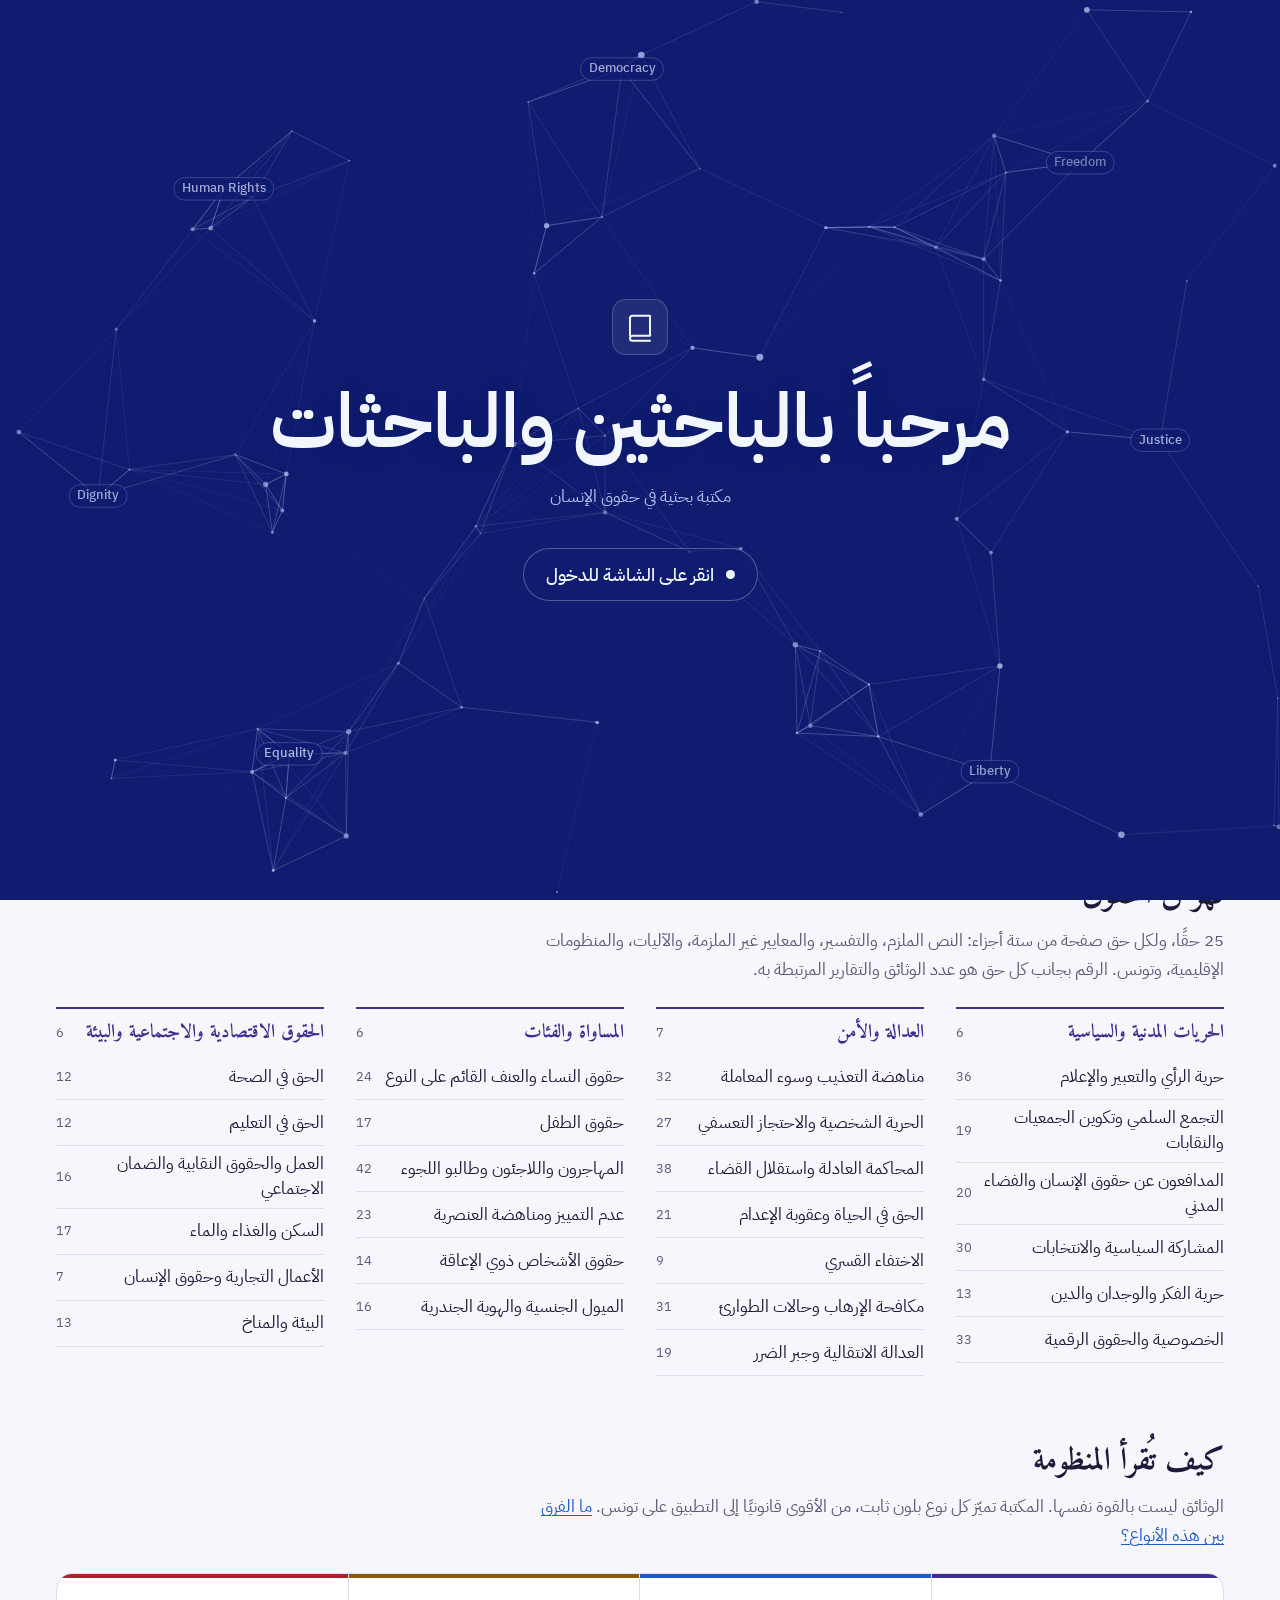
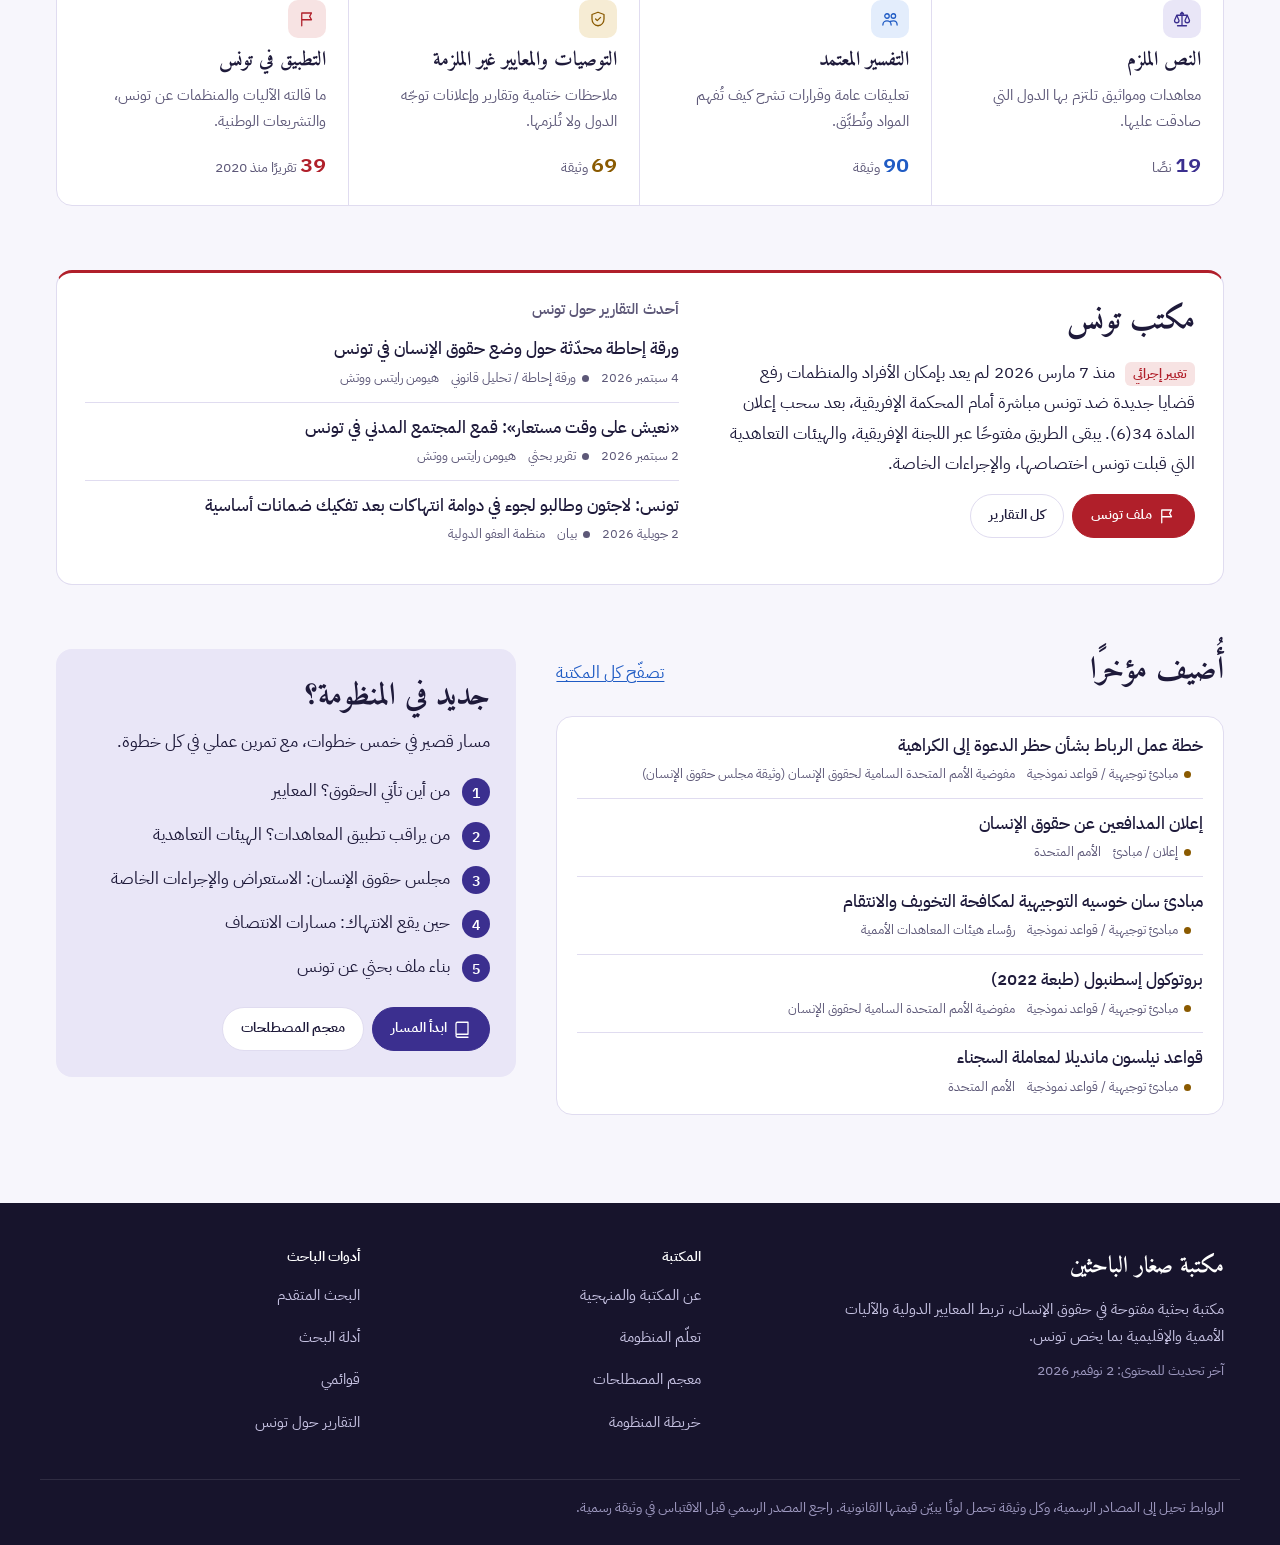
==== index.html @ 62571293 "تحديث الصفحة الرئيسية والهوية البصرية والشاشة الافتتاحية - صفحة رئيسية جديدة: شبكة الحق التفاعلية، ف" ====
<!doctype html>
<html lang="ar" dir="rtl">
<head>
<meta charset="utf-8">
<meta name="viewport" content="width=device-width, initial-scale=1, viewport-fit=cover">
<title>مكتبة صغار الباحثين</title>
<meta name="description" content="مكتبة بحثية حقوقية بالعربية: المعايير الدولية، الهيئات التعاهدية، مجلس حقوق الإنسان، الاجتهادات، المنظومات الإقليمية، الفهرسة حسب الحق، ملف تونس والتقارير الحقوقية حولها منذ 2020.">
<meta property="og:title" content="مكتبة صغار الباحثين · Young Researchers' Library">
<meta property="og:description" content="مكتبة بحثية حقوقية بالعربية: المعايير الدولية، الهيئات التعاهدية، مجلس حقوق الإنسان، الاجتهادات، المنظومات الإقليمية، الفهرسة حسب الحق، ملف تونس والتقارير الحقوقية حولها منذ 2020.">
<link rel="preconnect" href="https://fonts.googleapis.com">
<link rel="preconnect" href="https://fonts.gstatic.com" crossorigin>
<link rel="stylesheet" href="https://fonts.googleapis.com/css2?family=Amiri:wght@400;700&family=IBM+Plex+Mono:wght@400;500&family=IBM+Plex+Sans+Arabic:wght@400;500;600&display=swap">
<script>document.documentElement.classList.add("intro-on")</script>
<link rel="stylesheet" href="assets/css/style.css?v=202611031242">
<link rel="stylesheet" href="assets/css/intro.css?v=202611031242">
</head>
<body>
<div id="intro" class="intro" role="button" tabindex="0" aria-label="مرحباً بالباحثين والباحثات. انقر على الشاشة للدخول إلى المكتبة">
  <canvas aria-hidden="true"></canvas>
  <div class="intro-text">
    <span class="intro-mark" aria-hidden="true"><svg viewBox="0 0 24 24"><path d="M4 19V5a2 2 0 0 1 2-2h14v16H6a2 2 0 0 0-2 2 2 2 0 0 0 2 2h14"/></svg></span>
    <p class="intro-title">مرحباً بالباحثين والباحثات</p>
    <p class="intro-sub">مكتبة بحثية في حقوق الإنسان</p>
    <p class="intro-hint"><span class="dot" aria-hidden="true"></span>انقر على الشاشة للدخول</p>
  </div>
</div>
<a class="skip" href="#main">تخطَّ إلى المحتوى</a>
<svg width="0" height="0" style="position:absolute" aria-hidden="true">
  <symbol id="i-scale" viewBox="0 0 24 24"><path d="M12 3v18M6 21h12M5 7h14M5 7l-3 7a3 3 0 0 0 6 0zM19 7l-3 7a3 3 0 0 0 6 0zM12 3l-2 2M12 3l2 2"/></symbol>
  <symbol id="i-committee" viewBox="0 0 24 24"><circle cx="8" cy="8" r="3"/><circle cx="16.5" cy="8" r="3"/><path d="M2.5 20c0-3.2 2.5-5.5 5.5-5.5s5.5 2.3 5.5 5.5M12.5 15.2c1-.5 2.4-.7 4-.7 3 0 5 2.3 5 5.5"/></symbol>
  <symbol id="i-council" viewBox="0 0 24 24"><path d="M3 9.5 12 4l9 5.5M4 10h16M6 10v8M10 10v8M14 10v8M18 10v8M3 21h18M4 18h16"/></symbol>
  <symbol id="i-gavel" viewBox="0 0 24 24"><path d="m13 4 7 7M10.5 6.5l7 7M12 5 8 9l7 7 4-4zM9.5 12.5 3 19l2 2 6.5-6.5M13 21h8"/></symbol>
  <symbol id="i-globe" viewBox="0 0 24 24"><circle cx="12" cy="12" r="9"/><path d="M3 12h18M12 3c2.8 3 2.8 15 0 18M12 3c-2.8 3-2.8 15 0 18"/></symbol>
  <symbol id="i-rights" viewBox="0 0 24 24"><path d="M12 3 20 6v6c0 4.6-3.4 8.3-8 9-4.6-.7-8-4.4-8-9V6z"/><path d="m8.8 12 2.2 2.2 4.4-4.4"/></symbol>
  <symbol id="i-flag" viewBox="0 0 24 24"><path d="M5 21V4M5 4h13l-2.5 4.5L18 13H5"/></symbol>
  <symbol id="i-report" viewBox="0 0 24 24"><path d="M7 3h7l5 5v13H7zM14 3v5h5M10 12h6M10 15.5h6M10 19h4"/></symbol>
  <symbol id="i-search" viewBox="0 0 24 24"><circle cx="11" cy="11" r="7"/><path d="m20 20-3.6-3.6"/></symbol>
  <symbol id="i-star" viewBox="0 0 24 24"><path d="m12 3.5 2.6 5.3 5.9.9-4.3 4.1 1 5.8-5.2-2.7-5.2 2.7 1-5.8-4.3-4.1 5.9-.9z"/></symbol>
  <symbol id="i-list" viewBox="0 0 24 24"><path d="M9 6h11M9 12h11M9 18h6M4.5 6h.01M4.5 12h.01M4.5 18h.01M18 16v5M15.5 18.5h5"/></symbol>
  <symbol id="i-quote" viewBox="0 0 24 24"><path d="M5 18c2.5-1 4-3.2 4-6V7H4v5h4M15 18c2.5-1 4-3.2 4-6V7h-5v5h4"/></symbol>
  <symbol id="i-download" viewBox="0 0 24 24"><path d="M12 4v11M7 10.5l5 5 5-5M5 20h14"/></symbol>
  <symbol id="i-external" viewBox="0 0 24 24"><path d="M14 4h6v6M20 4l-9 9M18 14v6H4V6h6"/></symbol>
  <symbol id="i-copy" viewBox="0 0 24 24"><rect x="8" y="8" width="12" height="12" rx="2"/><path d="M16 8V5a1 1 0 0 0-1-1H5a1 1 0 0 0-1 1v10a1 1 0 0 0 1 1h3"/></symbol>
  <symbol id="i-plus" viewBox="0 0 24 24"><path d="M12 5v14M5 12h14"/></symbol>
  <symbol id="i-x" viewBox="0 0 24 24"><path d="M6 6l12 12M18 6 6 18"/></symbol>
  <symbol id="i-book" viewBox="0 0 24 24"><path d="M4 19V5a2 2 0 0 1 2-2h14v16H6a2 2 0 0 0-2 2 2 2 0 0 0 2 2h14"/></symbol>
  <symbol id="i-home" viewBox="0 0 24 24"><path d="M3 11 12 4l9 7M5 10v10h5v-6h4v6h5V10"/></symbol>
  <symbol id="i-menu" viewBox="0 0 24 24"><path d="M4 6h16M4 12h16M4 18h16"/></symbol>
  <symbol id="i-link" viewBox="0 0 24 24"><path d="M10 14a4 4 0 0 0 5.7 0l3-3a4 4 0 0 0-5.7-5.7l-1 1M14 10a4 4 0 0 0-5.7 0l-3 3a4 4 0 0 0 5.7 5.7l1-1"/></symbol>
  <symbol id="i-print" viewBox="0 0 24 24"><path d="M7 9V3h10v6M7 17H4v-7h16v7h-3M7 14h10v7H7z"/></symbol>
  <symbol id="i-moon" viewBox="0 0 24 24"><path d="M20 14.5A8 8 0 1 1 9.5 4a6.5 6.5 0 0 0 10.5 10.5z"/></symbol>
  <symbol id="i-sun" viewBox="0 0 24 24"><circle cx="12" cy="12" r="4"/><path d="M12 2v2M12 20v2M4.9 4.9l1.4 1.4M17.7 17.7l1.4 1.4M2 12h2M20 12h2M4.9 19.1l1.4-1.4M17.7 6.3l1.4-1.4"/></symbol>
  <symbol id="i-contrast" viewBox="0 0 24 24"><circle cx="12" cy="12" r="9"/><path d="M12 3v18" /><path d="M12 3a9 9 0 0 1 0 18z" fill="currentColor" stroke="none"/></symbol>
</svg>

<div dir="rtl" lang="ar">
<header class="mast">
  <div class="wrap">
    <div class="mast-row">
      <a class="brand" href="#home" aria-label="مكتبة صغار الباحثين: الرئيسية">
        <span class="brand-mark"><svg class="ic" aria-hidden="true"><use href="#i-book"></use></svg></span>
        <span class="brand-text"><b>مكتبة صغار الباحثين</b><small>Young Researchers' Library</small></span>
      </a>
      <form class="mast-search" id="mastSearch" role="search">
        <input id="mq" type="search" aria-controls="sug" aria-expanded="false" aria-autocomplete="list" placeholder="ابحث: حق، اتفاقية، رمز وثيقة، لجنة…" aria-label="بحث سريع في المكتبة" autocomplete="off">
        <svg class="ic" aria-hidden="true"><use href="#i-search"></use></svg>
        <div class="sug" id="sug" role="listbox" aria-label="اقتراحات البحث" hidden></div>
      </form>
      <button class="iconbtn theme" id="themeBtn" type="button" aria-label="تغيير المظهر"></button>
    </div>
    <nav class="nav" id="nav" aria-label="أقسام المكتبة"></nav>
  </div>
</header>

<main class="wrap" id="main" tabindex="-1"><p class="loading">جارٍ تحميل المكتبة…</p></main>

<footer class="site-foot">
  <div class="wrap foot-grid">
    <div class="foot-brand">
      <b>مكتبة صغار الباحثين</b>
      <p>مكتبة بحثية مفتوحة في حقوق الإنسان، تربط المعايير الدولية والآليات الأممية والإقليمية بما يخص تونس.</p>
      <p class="foot-upd">آخر تحديث للمحتوى: <span id="upd"></span></p>
    </div>
    <nav aria-labelledby="fh1"><h2 id="fh1">المكتبة</h2><a href="#about">عن المكتبة والمنهجية</a><a href="#learn">تعلّم المنظومة</a><a href="#glossary">معجم المصطلحات</a><a href="#map">خريطة المنظومة</a></nav>
    <nav aria-labelledby="fh2"><h2 id="fh2">أدوات الباحث</h2><a href="#search">البحث المتقدم</a><a href="#guides">أدلة البحث</a><a href="#lists">قوائمي</a><a href="#reports">التقارير حول تونس</a></nav>
    <div class="foot-org" id="footOrg" hidden></div>
  </div>
  <div class="wrap foot-note"><p>الروابط تحيل إلى المصادر الرسمية، وكل وثيقة تحمل لونًا يبيّن قيمتها القانونية. راجع المصدر الرسمي قبل الاقتباس في وثيقة رسمية.</p></div>
</footer>
</div>

<nav class="bottombar" id="bottombar" aria-label="التنقل السريع"></nav>
<div id="sheet" hidden></div>
<div id="toast" class="toast" role="status" aria-live="polite" hidden></div>
<script src="assets/js/intro.js?v=202611031242" defer></script>
<script src="assets/js/app.js?v=202611031242" defer></script>
</body>
</html>
---- assets/css/style.css ----
/* مكتبة صغار الباحثين — Young Researchers' Library
   Layout: a research registry. Sticky masthead with search and section rail; one working view at a time.
   Document symbols (CCPR/C/GC/34) are set in mono as the subject's own index key.
   Legal force is encoded in colour: binding (academic violet), interpretive (blue), non-binding (amber), research (grey-violet).
   Identity C «بنفسجي أكاديمي»: violet primary, blue for links/interaction, white surfaces. */
:root {
  --bg: #f7f6fc;
  --surface: #ffffff;
  --sunk: #eeecf8;
  --ink: #1e1a3a;
  --muted: #5d5878;
  --line: #e0dcf0;
  --accent: #3b2f8f;
  --accent-soft: #e9e6f7;
  --link: #1f5bc4;
  --tn: #b01f2a;
  --tn-soft: #f7e3e3;
  --warn: #8a5a00;
  --warn-soft: #f6ecd4;
  --bind: #3b2f8f;
  --bind-soft: #e9e6f7;
  --interp: #1f5bc4;
  --interp-soft: #e3edfc;
  --soft: #8a5a00;
  --soft-soft: #f6ecd4;
  --res: #5d5878;
  --res-soft: #eeecf8;
  --on-accent: #ffffff;
  --on-tn: #ffffff;
  --f-display: "Amiri", "Noto Naskh Arabic", "Traditional Arabic", "IBM Plex Sans Arabic", serif;
  --hdr: #101c6f;
  --hdr-line: #27328c;
  --on-hdr: #ffffff;
  --on-hdr-2: #c3c8f2;
  --f-body: "IBM Plex Sans Arabic", "Segoe UI", Tahoma, "Noto Sans Arabic", sans-serif;
  --f-mono: "IBM Plex Mono", ui-monospace, Menlo, Consolas, monospace;
  --r: 10px;
  --gutter-l: max(16px, env(safe-area-inset-left, 0px));
  --gutter-r: max(16px, env(safe-area-inset-right, 0px));
}
@media (prefers-color-scheme: dark) {
  :root:not([data-theme="light"]) {
    --bg: #0f0d1f; --surface: #17142c; --sunk: #201c3a; --ink: #e8e5f7; --muted: #a6a1c4; --line: #2e2950; --accent: #b3a8f5; --accent-soft: #2a2452; --link: #8fb6f5; --tn: #ec6a72; --tn-soft: #3a1d21; --warn: #e5b45a; --warn-soft: #3a2f17; --bind: #b3a8f5; --bind-soft: #2a2452; --interp: #8fb6f5; --interp-soft: #1a2a4a; --soft: #e5b45a; --soft-soft: #3a2f17; --res: #a6a1c4; --res-soft: #201c3a; --on-accent: #0f0d1f; --on-tn: #1d0a0d; color-scheme: dark;
  }
}
:root[data-theme="dark"] {
  --bg: #0f0d1f; --surface: #17142c; --sunk: #201c3a; --ink: #e8e5f7; --muted: #a6a1c4; --line: #2e2950; --accent: #b3a8f5; --accent-soft: #2a2452; --link: #8fb6f5; --tn: #ec6a72; --tn-soft: #3a1d21; --warn: #e5b45a; --warn-soft: #3a2f17; --bind: #b3a8f5; --bind-soft: #2a2452; --interp: #8fb6f5; --interp-soft: #1a2a4a; --soft: #e5b45a; --soft-soft: #3a2f17; --res: #a6a1c4; --res-soft: #201c3a; --on-accent: #0f0d1f; --on-tn: #1d0a0d; color-scheme: dark;
}
* { box-sizing: border-box; }
html { -webkit-text-size-adjust: 100%; }
body {
  margin: 0; background: var(--bg); color: var(--ink); font-family: var(--f-body); font-size: 16.5px; line-height: 1.75;
  direction: rtl; text-align: right;
}
body::before { content: ""; position: fixed; inset: 0 0 auto; height: env(safe-area-inset-top, 0px); z-index: 10; background: var(--hdr); }
[hidden] { display: none !important; }
img, svg { max-width: 100%; }
a { color: var(--link); text-decoration-thickness: 1px; text-underline-offset: 3px; }
a:hover { text-decoration-thickness: 2px; }
:focus-visible { outline: 2px solid var(--accent); outline-offset: 2px; border-radius: 4px; }
h1, h2, h3 { font-family: var(--f-display); font-weight: 700; text-wrap: balance; line-height: 1.45; margin: 0; }
p { margin: 0; }
.ic { width: 18px; height: 18px; flex: none; stroke: currentColor; fill: none; stroke-width: 1.7; stroke-linecap: round; stroke-linejoin: round; }
.ic.lg { width: 26px; height: 26px; }
.sym { font-family: var(--f-mono); font-size: 12.5px; direction: ltr; unicode-bidi: isolate; display: inline-block;
  background: var(--sunk); color: var(--ink); padding: 0 7px; border-radius: 5px; white-space: nowrap; line-height: 1.8; }
a.sym { text-decoration: none; border: 1px solid transparent; }
a.sym:hover { border-color: var(--accent); }
.ltr { direction: ltr; unicode-bidi: isolate; display: inline-block; }
.wrap { max-width: 1200px; margin: 0 auto; padding-left: var(--gutter-l); padding-right: var(--gutter-r); }
.muted { color: var(--muted); }
.num { font-variant-numeric: tabular-nums; }
.skip { position: absolute; right: 12px; top: -60px; background: var(--accent); color: var(--on-accent); padding: 8px 14px; border-radius: 8px; z-index: 20; }
.skip:focus { top: 12px; }

/* masthead */
.mast { border-top: 3px solid var(--accent); position: sticky; top: env(safe-area-inset-top, 0px); z-index: 5; background: var(--surface); border-bottom: 1px solid var(--line); }
.mast-row { display: flex; align-items: center; gap: 14px 22px; padding-block: 10px; flex-wrap: wrap; }
.brand { display: flex; align-items: center; gap: 12px; min-width: 0; flex: 1 1 280px; text-decoration: none; color: var(--ink); }
.brand-mark { width: 38px; height: 38px; border-radius: 9px; background: var(--accent); color: var(--on-accent); display: grid; place-items: center; flex: none; }
.brand-mark .ic { width: 22px; height: 22px; }
.brand-text { display: grid; line-height: 1.3; min-width: 0; }
.brand-text b { font-family: var(--f-display); font-weight: 600; font-size: 21px; }
.brand-text small { color: var(--muted); font-size: 12.5px; direction: ltr; text-align: right; }
.mast-search { flex: 1 1 320px; position: relative; display: flex; }
.mast-search input { width: 100%; font: inherit; font-size: 15px; padding: 8px 42px 8px 14px; border: 1px solid var(--line); border-radius: 999px; background: var(--bg); color: var(--ink); }
.mast-search input:focus { outline: none; border-color: var(--accent); background: var(--surface); }
.mast-search .ic { position: absolute; right: 14px; top: 50%; transform: translateY(-50%); color: var(--muted); pointer-events: none; }
.nav { display: flex; gap: 2px; overflow-x: auto; scrollbar-width: thin; }
.nav a { font-size: 14px; font-weight: 500; color: var(--muted); padding: 8px 12px 10px; white-space: nowrap; text-decoration: none; border-bottom: 2px solid transparent; display: inline-flex; gap: 6px; align-items: center; }
.nav a:hover { color: var(--ink); }
.nav a[aria-current="page"] { color: var(--ink); border-bottom-color: var(--accent); }
.nav a.tn[aria-current="page"] { border-bottom-color: var(--tn); }
.nav .dot { width: 7px; height: 7px; border-radius: 50%; background: var(--tn); }
.nav .count { font-family: var(--f-mono); font-size: 11.5px; background: var(--accent); color: var(--on-accent); border-radius: 999px; padding: 0 6px; line-height: 1.6; }

main { padding-block: 26px 64px; min-height: 60vh; }
main:focus { outline: none; }
.loading { color: var(--muted); padding: 40px 0; }
.error-box { background: var(--warn-soft); color: var(--ink); border-radius: var(--r); padding: 18px 20px; display: grid; gap: 8px; }
.error-box code { font-family: var(--f-mono); direction: ltr; unicode-bidi: isolate; }

/* page heads */
.crumbs { font-size: 13px; color: var(--muted); margin-bottom: 8px; display: flex; flex-wrap: wrap; gap: 6px; }
.crumbs a { color: var(--muted); }
.head { display: flex; flex-wrap: wrap; align-items: end; justify-content: space-between; gap: 12px 24px; margin-bottom: 22px; }
.head h1 { font-size: 27px; display: flex; gap: 10px; align-items: center; }
.head p { margin-top: 6px; color: var(--muted); max-width: 72ch; }
.eyebrow { font-size: 12.5px; font-weight: 600; letter-spacing: .02em; color: var(--muted); }
.tier { font-size: 12.5px; font-weight: 600; color: var(--muted); display: flex; align-items: center; gap: 10px; margin: 30px 0 12px; }
.tier::after { content: ""; flex: 1; height: 1px; background: var(--line); }
.tier .n { font-family: var(--f-mono); font-weight: 400; }

/* buttons & chips */
.btn { font: inherit; font-size: 14px; font-weight: 600; border-radius: 999px; padding: 7px 15px; cursor: pointer; border: 1px solid var(--line); background: var(--surface); color: var(--ink); text-decoration: none; white-space: nowrap; display: inline-flex; align-items: center; gap: 6px; }
.btn:hover { border-color: var(--accent); }
.btn.primary { background: var(--accent); color: var(--on-accent); border-color: var(--accent); }
.btn.tn { background: var(--tn); color: var(--on-tn); border-color: var(--tn); }
.btn.sm { font-size: 13px; padding: 4px 11px; font-weight: 500; }
.iconbtn { font: inherit; background: none; border: 1px solid transparent; border-radius: 8px; color: var(--muted); padding: 5px; cursor: pointer; display: inline-grid; place-items: center; }
.iconbtn:hover { color: var(--ink); border-color: var(--line); }
.iconbtn[aria-pressed="true"] { color: var(--warn); }
.iconbtn[aria-pressed="true"] .ic { fill: currentColor; }
.chips { display: flex; flex-wrap: wrap; gap: 8px; }
.chip { font: inherit; font-size: 13.5px; border: 1px solid var(--line); background: var(--surface); color: var(--ink); border-radius: 999px; padding: 4px 12px; cursor: pointer; text-decoration: none; display: inline-flex; gap: 6px; align-items: center; }
.chip:hover { border-color: var(--accent); }
.chip[aria-pressed="true"] { background: var(--accent); color: var(--on-accent); border-color: var(--accent); }
.chip.tn[aria-pressed="true"] { background: var(--tn); border-color: var(--tn); color: var(--on-tn); }
.chip .n { font-family: var(--f-mono); font-size: 11.5px; opacity: .75; }
.ctl { font: inherit; font-size: 14px; padding: 6px 10px; border: 1px solid var(--line); border-radius: 8px; background: var(--surface); color: var(--ink); min-width: 0; max-width: 100%; }
.ctl:focus { outline: none; border-color: var(--accent); }
label.fld { display: grid; gap: 3px; font-size: 12.5px; color: var(--muted); font-weight: 600; min-width: 0; }

/* badges */
.badges { display: flex; gap: 6px; flex-wrap: wrap; font-size: 12px; align-items: center; }
.badge { padding: 0 8px; border-radius: 999px; background: var(--sunk); color: var(--muted); white-space: nowrap; line-height: 1.8; }
.badge.tn { background: var(--tn-soft); color: var(--tn); }
.badge.ar { background: var(--accent-soft); color: var(--accent); }
.badge.f-bind { background: var(--bind-soft); color: var(--bind); }
.badge.f-interp { background: var(--interp-soft); color: var(--interp); }
.badge.f-soft { background: var(--soft-soft); color: var(--soft); }
.badge.f-res { background: var(--res-soft); color: var(--res); }
.status { display: inline-block; font-size: 12px; background: var(--warn-soft); color: var(--warn); border-radius: 999px; padding: 0 8px; }

/* home */
.bigsearch { display: flex; gap: 8px; max-width: 760px; position: relative; }
.bigsearch input { flex: 1; font: inherit; font-size: 17px; padding: 13px 48px 13px 16px; border: 1.5px solid var(--line); border-radius: 12px; background: var(--surface); color: var(--ink); min-width: 0; }
.bigsearch input:focus { outline: none; border-color: var(--accent); }
.bigsearch > .ic { position: absolute; right: 16px; top: 50%; transform: translateY(-50%); color: var(--muted); width: 20px; height: 20px; pointer-events: none; }
.hints { font-size: 13.5px; color: var(--muted); display: flex; gap: 6px 10px; flex-wrap: wrap; align-items: center; }
.hints a { font-family: inherit; }
.grid-sec { display: grid; gap: 14px; grid-template-columns: repeat(3, minmax(0, 1fr)); }
@media (max-width: 760px) { .grid-sec { grid-template-columns: minmax(0, 1fr); } }
.sec-card { background: var(--surface); border: 1px solid var(--line); border-radius: var(--r); padding: 16px 18px; text-decoration: none; color: var(--ink); display: grid; grid-template-columns: auto minmax(0, 1fr); gap: 6px 14px; align-items: start; }
.sec-card:hover { border-color: var(--accent); }
.sec-card .ico { grid-row: span 2; width: 42px; height: 42px; border-radius: 10px; background: var(--accent-soft); color: var(--accent); display: grid; place-items: center; }
.sec-card.tn .ico { background: var(--tn-soft); color: var(--tn); }
.sec-card h2 { font-size: 17px; display: flex; justify-content: space-between; gap: 8px; align-items: baseline; }
.sec-card h2 span { font-family: var(--f-mono); font-size: 12.5px; color: var(--muted); font-weight: 400; }
.sec-card p { color: var(--muted); font-size: 13.5px; }
.tn-band { display: grid; grid-template-columns: minmax(0, 1fr) auto; gap: 10px 24px; align-items: center; background: var(--tn-soft); border: 1px solid color-mix(in srgb, var(--tn) 30%, transparent); border-radius: var(--r); padding: 16px 20px; }
.tn-band strong { font-family: var(--f-display); font-size: 18px; font-weight: 600; color: var(--tn); }
.tn-band .btns { display: flex; gap: 8px; flex-wrap: wrap; }
.facts { display: flex; flex-wrap: wrap; gap: 8px 28px; color: var(--muted); font-size: 13.5px; margin-top: 26px; padding-top: 16px; border-top: 1px solid var(--line); }
.facts b { font-family: var(--f-mono); color: var(--ink); font-weight: 500; }

/* cards & rows */
.cards { display: grid; gap: 14px; grid-template-columns: repeat(auto-fill, minmax(330px, 1fr)); }
.card { background: var(--surface); border: 1px solid var(--line); border-radius: var(--r); padding: 15px 17px; display: flex; flex-direction: column; gap: 8px; min-width: 0; }
.card.is-tn { border-inline-start: 3px solid var(--tn); }
.card-top { display: flex; justify-content: space-between; gap: 10px; align-items: start; }
.card h3 { font-family: var(--f-body); font-size: 15.5px; font-weight: 600; line-height: 1.55; }
.card h3 a { color: var(--ink); text-decoration: none; }
.card h3 a:hover { color: var(--accent); text-decoration: underline; }
.en { display: block; font-size: 12.5px; color: var(--muted); direction: ltr; text-align: right; unicode-bidi: plaintext; font-weight: 400; margin-top: 2px; }
.kind { font-size: 12px; color: var(--muted); border: 1px solid var(--line); border-radius: 5px; padding: 0 7px; white-space: nowrap; }
.card p { font-size: 14px; }
.tip { font-size: 13.5px; background: var(--accent-soft); border-radius: 7px; padding: 7px 10px; }
.tip b { font-weight: 600; }
.host { font-family: var(--f-mono); font-size: 12px; color: var(--muted); direction: ltr; text-align: right; overflow-wrap: anywhere; }
.card-foot { display: flex; justify-content: space-between; align-items: center; gap: 8px; margin-top: auto; padding-top: 4px; }
.actions { display: flex; gap: 2px; align-items: center; }
details.more { font-size: 13.5px; }
details.more summary { cursor: pointer; color: var(--accent); font-weight: 500; }
details.more ul { margin: 6px 0 0; padding-inline-start: 18px; display: grid; gap: 3px; }
.rows { display: grid; background: var(--surface); border: 1px solid var(--line); border-radius: var(--r); }
.row { display: grid; grid-template-columns: minmax(0, 1fr) auto; gap: 4px 12px; padding: 10px 14px; border-bottom: 1px solid var(--line); align-items: start; }
.row:last-child { border-bottom: 0; }
.row-main { display: grid; gap: 3px; min-width: 0; }
.row-title { font-weight: 500; }
.row-title a { color: var(--ink); text-decoration: none; }
.row-title a:hover { color: var(--accent); text-decoration: underline; }
.row-meta { display: flex; flex-wrap: wrap; gap: 4px 10px; font-size: 12.5px; color: var(--muted); align-items: center; }
.empty { color: var(--muted); padding: 14px 0; }
.showall { margin-top: 10px; }

/* section page */
.group-filter { margin-bottom: 12px; }

/* rights */
.rights { display: grid; grid-template-columns: 260px minmax(0, 1fr); gap: 26px; align-items: start; }
.rlist { position: sticky; top: calc(env(safe-area-inset-top, 0px) + 130px); display: grid; gap: 1px; max-height: calc(100vh - 160px); overflow-y: auto; padding-inline-end: 4px; }
.rlist a { font-size: 14px; border-radius: 7px; padding: 6px 10px; color: var(--ink); text-decoration: none; }
.rlist a:hover { background: var(--sunk); }
.rlist a[aria-current="true"] { background: var(--accent); color: var(--on-accent); font-weight: 600; }
.rselect { display: none; width: 100%; margin-bottom: 16px; }
.panel { background: var(--surface); border: 1px solid var(--line); border-radius: var(--r); padding: 22px 26px; min-width: 0; }
.panel > header h1 { font-size: 26px; }
.panel > header p { margin-top: 4px; color: var(--muted); }
.part { margin-top: 22px; padding-top: 18px; border-top: 1px solid var(--line); }
.part > h2 { font-family: var(--f-body); font-size: 15.5px; font-weight: 600; margin-bottom: 10px; display: flex; gap: 10px; align-items: center; }
.part > h2 .pn { font-family: var(--f-mono); font-size: 12px; width: 24px; height: 24px; border-radius: 50%; background: var(--accent-soft); color: var(--accent); display: grid; place-items: center; flex: none; }
.part > h2 small { font-weight: 400; color: var(--muted); font-size: 12.5px; }
.legal { display: grid; gap: 0; }
.legal-row { display: flex; justify-content: space-between; gap: 14px; padding: 7px 0; border-bottom: 1px dashed var(--line); font-size: 14px; flex-wrap: wrap; }
.legal-row:last-child { border-bottom: 0; }
.legal-row .a { font-family: var(--f-mono); font-size: 13px; color: var(--accent); }
.sub { font-size: 12.5px; font-weight: 600; color: var(--muted); margin: 14px 0 6px; }
.plain { margin: 0; padding-inline-start: 18px; display: grid; gap: 5px; font-size: 14px; }
.tnbox { background: var(--tn-soft); border-radius: 8px; padding: 12px 14px; font-size: 14.5px; }
.tipbox { background: var(--accent-soft); border-radius: 8px; padding: 12px 14px; font-size: 14.5px; }
.related { display: flex; flex-wrap: wrap; gap: 8px; }

/* reports */
.filters { display: grid; grid-template-columns: repeat(auto-fit, minmax(170px, 1fr)); gap: 10px 12px; background: var(--surface); border: 1px solid var(--line); border-radius: var(--r); padding: 14px 16px; margin-bottom: 18px; align-items: end; }
.filters .wide { grid-column: span 2; }
.year { scroll-margin-top: 140px; }
.year > h2 { font-family: var(--f-mono); font-size: 22px; font-weight: 500; display: flex; align-items: baseline; gap: 12px; margin: 30px 0 12px; }
.year > h2::after { content: ""; flex: 1; height: 1px; background: var(--line); }
.year > h2 small { font-family: var(--f-body); font-size: 13px; color: var(--muted); font-weight: 400; }
.yearnav { display: flex; gap: 6px; flex-wrap: wrap; margin-bottom: 6px; }
.rcard dl { margin: 0; display: grid; grid-template-columns: auto minmax(0, 1fr); gap: 3px 12px; font-size: 13px; }
.rcard dt { color: var(--muted); }
.rcard dd { margin: 0; min-width: 0; overflow-wrap: anywhere; }
.links { display: flex; flex-wrap: wrap; gap: 6px 14px; font-size: 13.5px; }
.links a { display: inline-flex; gap: 4px; align-items: center; }

/* document page */
.docgrid { display: grid; grid-template-columns: minmax(0, 1fr) 320px; gap: 24px; align-items: start; }
.meta { margin: 0; display: grid; grid-template-columns: auto minmax(0, 1fr); gap: 6px 16px; font-size: 14px; }
.meta dt { color: var(--muted); }
.meta dd { margin: 0; min-width: 0; overflow-wrap: anywhere; }
.force { border-radius: 8px; padding: 10px 12px; font-size: 14px; display: flex; gap: 10px; align-items: center; }
.force.f-bind { background: var(--bind-soft); color: var(--bind); }
.force.f-interp { background: var(--interp-soft); color: var(--interp); }
.force.f-soft { background: var(--soft-soft); color: var(--soft); }
.force.f-res { background: var(--res-soft); color: var(--ink); }
.cite { display: grid; gap: 10px; }
.cite-tabs { display: flex; gap: 6px; flex-wrap: wrap; }
.cite-out { background: var(--sunk); border-radius: 8px; padding: 12px 14px; font-size: 14px; overflow-wrap: anywhere; }
.cite-out.l { direction: ltr; text-align: left; font-family: Georgia, "Times New Roman", serif; }
.side { display: grid; gap: 14px; position: sticky; top: calc(env(safe-area-inset-top, 0px) + 130px); }
.box { background: var(--surface); border: 1px solid var(--line); border-radius: var(--r); padding: 16px 18px; min-width: 0; display: grid; gap: 10px; }
.box h2 { font-size: 16px; }

/* search */
.sgrid { display: grid; grid-template-columns: 280px minmax(0, 1fr); gap: 22px; align-items: start; }
.sfilters { display: grid; gap: 12px; background: var(--surface); border: 1px solid var(--line); border-radius: var(--r); padding: 16px; position: sticky; top: calc(env(safe-area-inset-top, 0px) + 130px); }
.sfilters .yr { display: grid; grid-template-columns: 1fr 1fr; gap: 8px; }
.rgroup { display: grid; gap: 8px; margin-bottom: 18px; }
.rgroup h2 { font-family: var(--f-body); font-size: 14px; font-weight: 600; color: var(--muted); }
.qbar { display: flex; gap: 8px; margin-bottom: 14px; position: relative; }
.qbar input { flex: 1; font: inherit; font-size: 16px; padding: 10px 44px 10px 14px; border: 1.5px solid var(--line); border-radius: 10px; background: var(--surface); color: var(--ink); min-width: 0; }
.qbar input:focus { outline: none; border-color: var(--accent); }
.qbar > .ic { position: absolute; right: 14px; top: 50%; transform: translateY(-50%); color: var(--muted); pointer-events: none; }
.resbar { display: flex; justify-content: space-between; align-items: center; gap: 10px; margin-bottom: 10px; flex-wrap: wrap; }
.filtertoggle { display: none; }
mark { background: var(--warn-soft); color: inherit; border-radius: 3px; padding: 0 1px; }

/* tunisia */
.tn-head h1 { color: var(--tn); }
.alert { border: 1px solid color-mix(in srgb, var(--tn) 40%, transparent); background: var(--tn-soft); border-radius: var(--r); padding: 14px 18px; margin-bottom: 22px; font-size: 14.5px; }
.alert b { color: var(--tn); }
.grid2 { display: grid; grid-template-columns: minmax(0, 1.2fr) minmax(0, 1fr); gap: 24px; align-items: start; }
.tl { list-style: none; margin: 0; padding: 0; position: relative; }
.tl::before { content: ""; position: absolute; top: 6px; bottom: 6px; right: 26px; width: 2px; background: var(--line); }
.tl li { display: grid; grid-template-columns: 54px minmax(0, 1fr); gap: 14px; padding: 6px 0; position: relative; font-size: 14px; }
.tl .yr { font-family: var(--f-mono); font-size: 13px; font-weight: 500; background: var(--surface); position: relative; z-index: 1; text-align: center; color: var(--tn); align-self: start; border: 1px solid color-mix(in srgb, var(--tn) 40%, transparent); border-radius: 5px; }

/* lists */
.lists { display: grid; gap: 18px; }
.listbox { background: var(--surface); border: 1px solid var(--line); border-radius: var(--r); padding: 16px 18px; display: grid; gap: 12px; }
.listbox header { display: flex; justify-content: space-between; align-items: center; gap: 10px; flex-wrap: wrap; }
.listbox h2 { font-size: 18px; display: flex; gap: 8px; align-items: center; }
.toolbar { display: flex; gap: 8px; flex-wrap: wrap; align-items: center; }
.newlist { display: flex; gap: 8px; flex-wrap: wrap; }
.newlist input { flex: 1 1 220px; }

/* guides */
.tool { background: var(--surface); border: 1px solid var(--line); border-radius: var(--r); padding: 18px 20px; margin-bottom: 22px; display: grid; gap: 10px; }
.tool-row { display: flex; gap: 10px; flex-wrap: wrap; align-items: center; }
.tool input { flex: 1 1 260px; font-family: var(--f-mono); font-size: 14px; direction: ltr; text-align: left; padding: 9px 12px; border: 1px solid var(--line); border-radius: 8px; background: var(--bg); color: var(--ink); min-width: 0; }
.tool output { font-family: var(--f-mono); font-size: 13px; direction: ltr; text-align: left; overflow-wrap: anywhere; display: block; }
.guides { display: grid; gap: 14px; grid-template-columns: repeat(auto-fill, minmax(340px, 1fr)); }
.guide { background: var(--surface); border: 1px solid var(--line); border-radius: var(--r); padding: 18px 20px; display: flex; flex-direction: column; gap: 10px; min-width: 0; }
.guide h2 { font-family: var(--f-body); font-size: 16px; font-weight: 600; }
.guide ol { margin: 0; padding: 0; list-style: none; counter-reset: s; display: grid; gap: 8px; font-size: 14px; }
.guide ol li { counter-increment: s; display: grid; grid-template-columns: 24px minmax(0, 1fr); gap: 8px; }
.guide ol li::before { content: counter(s); font-family: var(--f-mono); font-size: 12px; width: 22px; height: 22px; border-radius: 50%; background: var(--accent-soft); color: var(--accent); display: grid; place-items: center; margin-top: 2px; }
.guide .gl-links { display: flex; flex-wrap: wrap; gap: 6px 14px; font-size: 13.5px; margin-top: auto; padding-top: 6px; border-top: 1px dashed var(--line); }

/* sheet & toast */
.sheet-back { position: fixed; inset: 0; background: rgb(0 0 0 / .35); z-index: 30; display: grid; place-items: center; padding: 16px; }
.sheet { background: var(--surface); color: var(--ink); border-radius: 14px; padding: 18px 20px; width: min(440px, 100%); max-height: 80vh; overflow: auto; display: grid; gap: 12px; box-shadow: 0 10px 40px rgb(0 0 0 / .2); }
.sheet h2 { font-size: 17px; }
.sheet .opts { display: grid; gap: 6px; }
.sheet label.opt { display: flex; gap: 10px; align-items: center; padding: 6px 8px; border-radius: 8px; cursor: pointer; }
.sheet label.opt:hover { background: var(--sunk); }
.toast { position: fixed; bottom: calc(18px + env(safe-area-inset-bottom, 0px)); left: 50%; transform: translateX(-50%); background: var(--ink); color: var(--bg); padding: 9px 16px; border-radius: 999px; font-size: 14px; z-index: 40; box-shadow: 0 6px 20px rgb(0 0 0 / .2); max-width: calc(100% - 32px); }


@media (max-width: 960px) {
  .docgrid { grid-template-columns: minmax(0, 1fr); }
  .side { position: static; }
  .sgrid { grid-template-columns: minmax(0, 1fr); }
  .sfilters { position: static; }
  .sfilters.collapsed { display: none; }
  .filtertoggle { display: inline-flex; }
}
@media (max-width: 860px) {
  .rights { grid-template-columns: minmax(0, 1fr); }
  .rlist { display: none; }
  .rselect { display: block; }
  .grid2 { grid-template-columns: minmax(0, 1fr); }
  .panel { padding: 18px; }
  .tn-band { grid-template-columns: minmax(0, 1fr); }
  .filters .wide { grid-column: auto; }
}
@media (max-width: 520px) {
  .cards, .guides, .grid-sec { grid-template-columns: minmax(0, 1fr); }
  .brand-text b { font-size: 18px; }
  .brand-text small { display: none; }
  .head h1 { font-size: 22px; }
  .row { grid-template-columns: minmax(0, 1fr); }
  .row .actions { justify-content: flex-start; }
  .bigsearch input { font-size: 16px; }
}
@media (prefers-reduced-motion: no-preference) {
  .view { animation: in .18s ease-out; }
  @keyframes in { from { opacity: .4; transform: translateY(4px); } to { opacity: 1; transform: none; } }
}
@media print {
  .mast, footer, .actions, .side .cite-tabs, .filters, .sfilters { display: none !important; }
}

/* restored: general comments index table */
.tablewrap { position: relative; overflow-x: auto; background: var(--surface); border: 1px solid var(--line); border-radius: var(--r); }
table.gdocs { width: 100%; border-collapse: collapse; font-size: 14px; min-width: 760px; }
table.gdocs th { text-align: right; font-size: 12.5px; font-weight: 600; color: var(--muted); padding: 10px 12px; border-bottom: 1px solid var(--line); background: var(--sunk); }
table.gdocs td { padding: 9px 12px; border-bottom: 1px solid var(--line); vertical-align: top; }
table.gdocs tr:last-child td { border-bottom: 0; }
.sr { position: absolute; width: 1px; height: 1px; overflow: hidden; clip: rect(0 0 0 0); }
.node ul.plain { padding-inline-start: 16px; }
@media (max-width: 760px) { .grid-sec[style] { grid-template-columns: minmax(0, 1fr) !important; } }

/* ===== v2: navigation menus, bottom bar, theme, suggestions ===== */
.ic.xs { width: 13px; height: 13px; }
.badge { display: inline-flex; gap: 4px; align-items: center; }
.badge.new { background: var(--accent); color: var(--on-accent); font-weight: 600; }
.mast-row .theme { flex: none; }
.nav { overflow: visible; gap: 4px; flex-wrap: wrap; }
.nav-top { font: inherit; font-size: 14.5px; font-weight: 500; color: var(--muted); background: none; border: 0; border-bottom: 2px solid transparent; padding: 8px 12px 10px; cursor: pointer; display: inline-flex; gap: 6px; align-items: center; text-decoration: none; white-space: nowrap; }
.nav-top:hover { color: var(--ink); }
.nav-top[aria-current="page"], .nav-top.cur, .nav-top[aria-expanded="true"] { color: var(--ink); border-bottom-color: var(--accent); }
.dd.tn .nav-top.cur { border-bottom-color: var(--tn); }
.caret { font-size: 11px; opacity: .7; }
.dd { position: relative; }
.dd-panel { position: absolute; top: 100%; right: 0; z-index: 8; background: var(--surface); border: 1px solid var(--line); border-radius: 12px; box-shadow: 0 12px 32px rgb(0 0 0 / .14); padding: 8px; width: 340px; display: grid; gap: 2px; }
.dd-panel a, .msec a { display: grid; gap: 1px; padding: 8px 12px; border-radius: 8px; text-decoration: none; color: var(--ink); }
.dd-panel a:hover, .msec a:hover, .dd-panel a:focus-visible { background: var(--sunk); }
.dd-panel a[aria-current="page"], .msec a[aria-current="page"] { background: var(--accent-soft); }
.dd-panel b, .msec b { font-weight: 600; font-size: 14.5px; }
.dd-panel small, .msec small { color: var(--muted); font-size: 12.5px; }
.nav .count:empty, .count[hidden] { display: none; }
.sug { position: absolute; top: calc(100% + 6px); right: 0; left: 0; z-index: 9; background: var(--surface); border: 1px solid var(--line); border-radius: 12px; box-shadow: 0 12px 32px rgb(0 0 0 / .14); padding: 6px; display: grid; gap: 1px; max-height: 70vh; overflow: auto; }
.sug a { display: flex; justify-content: space-between; gap: 12px; padding: 8px 10px; border-radius: 8px; color: var(--ink); text-decoration: none; font-size: 14px; }
.sug a:hover, .sug a:focus { background: var(--sunk); outline: none; }
.sug a small { color: var(--muted); white-space: nowrap; font-size: 12px; }
.sug a[data-all] { border-top: 1px solid var(--line); margin-top: 4px; color: var(--accent); font-weight: 600; }
.sug p { padding: 8px 10px; font-size: 13.5px; }
.bottombar { display: none; }
.menu-sheet { width: min(520px, 100%); }
.msec { display: grid; gap: 2px; padding-top: 10px; border-top: 1px solid var(--line); }
.menu-sheet > .nav-top { justify-content: flex-start; border: 0; padding: 10px 12px; color: var(--ink); }
@media (max-width: 760px) {
  .nav { display: none; }
  .bottombar { display: grid; grid-template-columns: repeat(5, 1fr); position: fixed; inset: auto 0 0 0; z-index: 12; background: var(--surface); border-top: 1px solid var(--line);
    padding: 4px max(8px, env(safe-area-inset-right, 0px)) calc(4px + env(safe-area-inset-bottom, 0px)) max(8px, env(safe-area-inset-left, 0px)); }
  .bottombar a, .bottombar button { font: inherit; background: none; border: 0; color: var(--muted); display: grid; justify-items: center; gap: 2px; padding: 6px 2px; font-size: 11.5px; text-decoration: none; border-radius: 10px; min-height: 48px; cursor: pointer; }
  .bottombar .ic { width: 22px; height: 22px; }
  .bottombar [aria-current="page"] { color: var(--accent); background: var(--accent-soft); }
  body { padding-bottom: calc(64px + env(safe-area-inset-bottom, 0px)); }
  .toast { bottom: calc(80px + env(safe-area-inset-bottom, 0px)); }
  .iconbtn { padding: 8px; }
  .mast-row { gap: 10px; }
  .brand { flex: 1 1 auto; }
  .mast-search { order: 3; flex-basis: 100%; }
}
/* legend, filter chips */
.legend { display: flex; flex-wrap: wrap; gap: 6px 8px; align-items: center; font-size: 12.5px; margin: -6px 0 18px; }
.active-f { margin-bottom: 12px; }
.chip.on { background: var(--accent-soft); border-color: var(--accent); color: var(--ink); }
.tier-link { font-weight: 500; font-size: 12.5px; }

/* learn & glossary & about */
.steps { list-style: none; margin: 0; padding: 0; display: grid; gap: 14px; }
.step { display: grid; grid-template-columns: 44px minmax(0, 1fr); gap: 14px; background: var(--surface); border: 1px solid var(--line); border-radius: 14px; padding: 18px 20px; }
.stepn { width: 36px; height: 36px; border-radius: 50%; background: var(--accent); color: var(--on-accent); display: grid; place-items: center; font-family: var(--f-mono); font-size: 16px; }
.step h2 { font-size: 18px; margin-bottom: 6px; }
.step p { margin-bottom: 10px; max-width: 72ch; }
.gloss { margin: 0; display: grid; gap: 10px; }
.term { background: var(--surface); border: 1px solid var(--line); border-radius: 10px; padding: 12px 16px; scroll-margin-top: 140px; }
.term:target { border-color: var(--accent); box-shadow: 0 0 0 3px var(--accent-soft); }
.term dt { font-weight: 600; font-size: 15.5px; }
.term dd { margin: 4px 0 0; font-size: 14px; max-width: 80ch; }
.prose { max-width: 75ch; display: grid; gap: 12px; }
.prose h2 { font-size: 19px; margin-top: 10px; }
.prose ul { margin: 0; padding-inline-start: 20px; display: grid; gap: 6px; }
.prose .legend { margin: 0; }
/* reports chart */
.chart { display: grid; grid-template-columns: minmax(0, 1fr) minmax(0, 1fr); gap: 16px; margin-bottom: 18px; }
.chart figure { margin: 0; background: var(--surface); border: 1px solid var(--line); border-radius: var(--r); padding: 14px 16px; min-width: 0; }
.chart figcaption { font-size: 12.5px; font-weight: 600; color: var(--muted); margin-bottom: 10px; }
.cols { display: flex; gap: 8px; align-items: flex-end; height: 130px; direction: ltr; }
.col { flex: 1; font: inherit; background: none; border: 0; cursor: pointer; display: grid; grid-template-rows: 1fr auto auto; height: 100%; padding: 0; color: var(--muted); font-size: 12px; min-width: 0; }
.col .bar { align-self: end; background: var(--tn); opacity: .8; border-radius: 4px 4px 0 0; width: 100%; min-height: 3px; }
.col:hover .bar { opacity: 1; }
.col b { color: var(--ink); font-weight: 500; font-family: var(--f-mono); }
.hbars { list-style: none; margin: 0; padding: 0; display: grid; gap: 6px; }
.hbars button { font: inherit; width: 100%; background: none; border: 0; cursor: pointer; display: grid; grid-template-columns: minmax(0, 14em) minmax(0, 1fr) 2em; gap: 8px; align-items: center; color: var(--ink); font-size: 13px; padding: 2px 0; text-align: right; }
.hbars .lbl { white-space: nowrap; overflow: hidden; text-overflow: ellipsis; }
.hbars .track { background: var(--sunk); border-radius: 4px; height: 10px; overflow: hidden; }
.hbars .track span { display: block; height: 100%; background: var(--accent); border-radius: 4px; }
.hbars b { font-family: var(--f-mono); font-weight: 500; text-align: left; }
@media (max-width: 760px) { .chart { grid-template-columns: minmax(0, 1fr); } }
/* lighter cards */
.card > p { display: -webkit-box; -webkit-line-clamp: 4; -webkit-box-orient: vertical; overflow: hidden; }
@media print {
  .bottombar, .theme, .legend, .toolbar, .rlist, .rselect, .crumbs { display: none !important; }
  body { padding: 0 !important; background: #fff; color: #000; }
  .panel, .box { border: 0; padding: 0; }
  .rights, .docgrid { grid-template-columns: 1fr !important; }
}
.bigsearch .btn { flex: none; }

/* ===================================================================== v3 identity: indigo masthead
   The masthead carries the welcome screen's night indigo onto every page. */
.mast { background: var(--hdr); border-top: 0; border-bottom: 1px solid var(--hdr-line); color: var(--on-hdr); transition: box-shadow .2s; }
.mast.compact { box-shadow: 0 6px 24px rgb(8 12 60 / .28); }
.mast-row { transition: padding .2s; }
.mast.compact .mast-row { padding-block: 6px; }
.mast.compact .brand-text small { display: none; }
.brand { color: var(--on-hdr); }
.brand-mark { background: #3b2f8f; color: #fff; box-shadow: inset 0 0 0 1px rgb(185 179 240 / .35); }
.brand-text small { color: var(--on-hdr-2); }
.mast-search input { background: rgb(255 255 255 / .09); border-color: rgb(255 255 255 / .18); color: #fff; }
.mast-search input::placeholder { color: var(--on-hdr-2); }
.mast-search input:focus { background: #fff; color: #1e1a3a; border-color: #fff; }
.mast-search input:focus + .ic { color: #5d5878; }
.mast-search .ic { color: var(--on-hdr-2); }
.mast .iconbtn { color: var(--on-hdr-2); }
.mast .iconbtn:hover { color: #fff; border-color: rgb(255 255 255 / .25); }
.mast :focus-visible { outline-color: #fff; }
.nav a, .nav-top { color: var(--on-hdr-2); }
.nav a:hover, .nav-top:hover { color: #fff; }
.nav a[aria-current="page"], .nav-top[aria-current="page"], .nav-top.cur, .nav-top[aria-expanded="true"] { color: #fff; border-bottom-color: #b9b3f0; }
.dd.tn .nav-top.cur, .nav a.tn[aria-current="page"] { border-bottom-color: #ff8a93; }
.nav .dot { background: #ff8a93; }
.nav .count { background: #b9b3f0; color: #101c6f; }

/* ===================================================================== v3 homepage */
.home { margin-top: -26px; }
.home h2 { font-size: clamp(25px, 2.6vw, 31px); }

/* hero: full-bleed indigo band continuing the welcome screen */
.h-hero { position: relative; background: var(--hdr); color: #fff; box-shadow: 0 0 0 100vmax var(--hdr); clip-path: inset(0 -100vmax);
  display: grid; grid-template-columns: minmax(0, 0.95fr) minmax(0, 1.05fr); gap: 24px 48px; align-items: center; padding-block: 52px 44px; }
.h-copy { display: grid; grid-template-columns: minmax(0, 1fr); gap: 18px; align-content: center; min-width: 0; }
.h-copy h1 { font-size: clamp(34px, 4.1vw, 54px); line-height: 1.32; color: #fff; max-width: 15ch; }
.h-lede { color: #cfd3f6; font-size: 18.5px; line-height: 1.8; max-width: 44ch; }
.h-hero .bigsearch { background: #fff; border-radius: 14px; padding: 6px; gap: 6px; max-width: 620px; box-shadow: 0 10px 30px rgb(5 9 50 / .35); }
.h-hero .bigsearch input { border: 0; background: transparent; padding: 10px 44px 10px 10px; font-size: 16.5px; color: #1e1a3a; }
.h-hero .bigsearch input:focus { outline: none; }
.h-hero .bigsearch:focus-within { box-shadow: 0 0 0 3px #b9b3f0, 0 10px 30px rgb(5 9 50 / .35); }
.h-hero .bigsearch > .ic { color: #5d5878; right: 18px; }
.h-hero .bigsearch .btn.primary { background: #3b2f8f; border-color: #3b2f8f; color: #fff; padding: 9px 22px; border-radius: 10px; font-size: 15px; }
.h-hero .bigsearch .btn.primary:hover { background: #2c2275; }
.h-hero .hints { color: #aeb4e6; font-size: 14px; gap: 4px 6px; }
.h-hero .hints a { color: #e6e8ff; text-decoration-color: rgb(230 232 255 / .4); padding: 4px 6px; border-radius: 6px; }
.h-hero .hints a:hover { background: rgb(255 255 255 / .08); text-decoration-color: currentColor; }
.h-ctas { display: flex; flex-wrap: wrap; gap: 10px; }
.btn.h-ghost { background: transparent; color: #fff; border-color: rgb(255 255 255 / .32); min-height: 44px; padding: 9px 18px; display: inline-flex; gap: 8px; align-items: center; }
.btn.h-ghost:hover { background: rgb(255 255 255 / .08); border-color: #fff; }
.h-hero :focus-visible { outline-color: #fff; }

/* hero network */
.h-net { margin: 0; display: grid; grid-template-columns: minmax(0, 1fr); gap: 14px; min-width: 0; }
.hn { position: relative; height: 480px; transition: opacity .22s ease; }
.hn.out { opacity: 0; }
.hn-lines { position: absolute; inset: 0; width: 100%; height: 100%; overflow: visible; }
.hn-lines line { vector-effect: non-scaling-stroke; stroke-width: 1; }
.hn-lines .l-main { stroke: rgb(200 206 250 / .6); stroke-width: 1.3; }
.hn-lines .l-tn { stroke: rgb(255 154 162 / .55); }
.hn-lines .l-rel { stroke: rgb(185 179 240 / .4); stroke-dasharray: 3 4; }
.hn-lines .l-amb { stroke: rgb(170 182 232 / .2); }
.hn-amb, .hn-center, .hn-sat, .hn-rel { position: absolute; left: var(--x); top: var(--y); }
.hn-amb { width: 4px; height: 4px; margin: -2px 0 0 -2px; border-radius: 50%; background: rgb(176 188 236 / .55); }
.hn-dot { display: block; border-radius: 50%; flex: none; }
.hn-center { transform: translate(-50%, -10px); display: grid; justify-items: center; gap: 6px; text-align: center; color: #fff; text-decoration: none; width: 230px; z-index: 2; }
.hn-center .hn-dot { width: 20px; height: 20px; background: #fff; box-shadow: 0 0 0 8px rgb(255 255 255 / .08), 0 0 0 16px rgb(255 255 255 / .04); }
.hn-title { font-family: var(--f-display); font-weight: 700; font-size: 25px; line-height: 1.35; margin-top: 8px; text-wrap: balance;
  background: rgb(16 28 111 / .78); border-radius: 10px; padding: 0 8px; }
.hn-open { font-size: 13px; color: #b9b3f0; text-decoration: underline; text-underline-offset: 3px; }
.hn-center:hover .hn-open { color: #fff; }
.hn-sats { list-style: none; margin: 0; padding: 0; }
.hn-sat { width: 180px; transform: translate(-50%, -6px); display: flex; flex-direction: column; align-items: center; gap: 6px; }
.hn-sat:nth-child(n+3) { flex-direction: column-reverse; transform: translate(-50%, calc(-100% + 6px)); }
.hn-sat .hn-dot { width: 12px; height: 12px; }
.hn-sat a { display: grid; gap: 1px; text-align: center; text-decoration: none; padding: 8px 12px; border-radius: 12px; width: 100%;
  background: rgb(16 28 111 / .82); border: 1px solid rgb(185 179 240 / .24); transition: border-color .15s, background-color .15s; }
.hn-sat a:hover { border-color: rgb(225 228 255 / .7); background: #17237f; }
.hn-kind { font-size: 12px; font-weight: 600; }
.hn-val { font-size: 14.5px; font-weight: 500; color: #fff; line-height: 1.5; }
.hn-sub { font-size: 12px; color: #aeb4e6; }
.k-bind .hn-dot { background: #c9c2ff; } .k-bind .hn-kind { color: #c9c2ff; }
.k-interp .hn-dot { background: #9cc2ff; } .k-interp .hn-kind { color: #9cc2ff; }
.k-mech .hn-dot { background: #e2e4ff; } .k-mech .hn-kind { color: #d9dcff; }
.k-tn .hn-dot { background: #ff9aa2; } .k-tn .hn-kind { color: #ffb3b9; }
.hn-rel { transform: translate(-50%, -4px); display: flex; flex-direction: column; align-items: center; gap: 6px; max-width: 100px; background: none; border: 0;
  font: inherit; font-size: 12.5px; line-height: 1.45; color: #c3c8f2; cursor: pointer; padding: 0 4px 4px; border-radius: 8px; text-align: center; }
.hn-rel .hn-dot { width: 8px; height: 8px; background: #b9b3f0; transition: transform .15s; }
.hn-rel:hover { color: #fff; } .hn-rel:hover .hn-dot { transform: scale(1.5); }
.hn-pick { display: flex; flex-wrap: wrap; gap: 8px 10px; align-items: center; font-size: 13.5px; color: #aeb4e6; min-width: 0; }
.hp-row { display: flex; flex-wrap: wrap; gap: 6px; min-width: 0; }
.hp { font: inherit; font-size: 13.5px; color: #dfe2fb; background: transparent; border: 1px solid rgb(255 255 255 / .24); border-radius: 999px; padding: 5px 13px; min-height: 36px; cursor: pointer; }
.hp:hover { border-color: #fff; color: #fff; }
.hp[aria-pressed="true"] { background: #fff; color: #101c6f; border-color: #fff; font-weight: 600; }
@media (prefers-reduced-motion: no-preference) {
  .hn.draw .hn-lines line { animation: hn-in .9s ease-out both; }
  .hn.draw .hn-lines .l-amb { animation-delay: .35s; }
  .hn.draw .hn-amb { animation: hn-in .8s ease-out .45s both; }
  .hn.draw .hn-center { animation: hn-pop .6s cubic-bezier(.2,.8,.2,1) both; }
  .hn.draw .hn-sat, .hn.draw .hn-rel { animation: hn-in .55s ease-out both; animation-delay: calc(.35s + var(--i, 4) * .1s); }
  @keyframes hn-in { from { opacity: 0; } to { opacity: 1; } }
  @keyframes hn-pop { from { opacity: 0; scale: .92; } to { opacity: 1; scale: 1; } }
}

/* section heads */
.h-sec { margin-top: 64px; scroll-margin-top: 96px; }
.h-head { display: grid; gap: 8px; margin-bottom: 22px; }
.h-head p { color: var(--muted); max-width: 70ch; }
.h-head.row-head { display: flex; align-items: baseline; justify-content: space-between; gap: 12px; flex-wrap: wrap; }
.h-sec:focus { outline: none; }

/* rights index: catalogue columns */
.ri { display: grid; grid-template-columns: repeat(4, minmax(0, 1fr)); gap: 8px 32px; }
.ri-col summary { list-style: none; display: flex; align-items: baseline; justify-content: space-between; gap: 8px; padding: 10px 0 8px; border-top: 2px solid var(--accent); cursor: default; }
.ri-col summary::-webkit-details-marker { display: none; }
.ri-col summary h3 { font-size: 19px; color: var(--accent); }
.ri-col summary .num { color: var(--muted); font-size: 13px; }
.ri-col ul { list-style: none; margin: 0; padding: 0; }
.ri-col li a { display: flex; align-items: center; justify-content: space-between; gap: 10px; min-height: 46px; padding-block: 6px; border-bottom: 1px solid var(--line); color: var(--ink); text-decoration: none; line-height: 1.5; }
.ri-col li a:hover span { color: var(--link); text-decoration: underline; text-underline-offset: 3px; }
.ri-col li a small { color: var(--muted); font-size: 12.5px; min-width: 2ch; text-align: left; }
@media (min-width: 641px) { .ri-col summary { pointer-events: none; } }

/* how the system reads: ordered by legal force */
.layers { list-style: none; margin: 0; padding: 0; display: grid; grid-template-columns: repeat(4, minmax(0, 1fr)); background: var(--surface); border: 1px solid var(--line); border-radius: 16px; overflow: hidden; }
.layer + .layer { border-inline-start: 1px solid var(--line); }
.layer a { --c: var(--accent); --cs: var(--accent-soft); display: grid; gap: 8px; align-content: start; height: 100%; padding: 22px 22px 20px; color: var(--ink); text-decoration: none; border-top: 4px solid var(--c); transition: background-color .15s; }
.layer.f-bind a { --c: var(--bind); --cs: var(--bind-soft); }
.layer.f-interp a { --c: var(--interp); --cs: var(--interp-soft); }
.layer.f-soft a { --c: var(--soft); --cs: var(--soft-soft); }
.layer.tn a { --c: var(--tn); --cs: var(--tn-soft); }
.layer a:hover { background: var(--sunk); }
.layer a:hover h3 { text-decoration: underline; text-underline-offset: 4px; text-decoration-thickness: 1px; }
.ly-ic { width: 38px; height: 38px; border-radius: 10px; display: grid; place-items: center; background: var(--cs); color: var(--c); }
.layer h3 { font-size: 20px; }
.layer p { color: var(--muted); font-size: 15px; line-height: 1.7; }
.ly-n { margin-top: 4px; color: var(--muted); font-size: 14px; }
.ly-n b { color: var(--c); font-size: 22px; font-weight: 600; }

/* Tunisia desk */
.tn-desk { display: grid; grid-template-columns: minmax(0, 1fr) minmax(0, 1.25fr); gap: 24px 40px; background: var(--surface); border: 1px solid var(--line); border-top: 3px solid var(--tn); border-radius: 16px; padding: 26px 28px; }
.tn-note { display: grid; gap: 14px; align-content: start; }
.tn-note h2 { color: var(--ink); }
.tn-flag { line-height: 1.85; }
.tn-flag b { display: inline-block; background: var(--tn-soft); color: var(--tn); font-size: 13px; font-weight: 600; border-radius: 6px; padding: 0 8px; margin-inline-end: 6px; }
.tn-note .btns { display: flex; gap: 8px; flex-wrap: wrap; }
.tn-note .btn { min-height: 44px; display: inline-flex; gap: 6px; align-items: center; padding-inline: 18px; }
.tn-latest h3 { font-family: var(--f-body); font-size: 15px; font-weight: 600; color: var(--muted); margin-bottom: 4px; }

/* compact item list */
.mini-list { list-style: none; margin: 0; padding: 0; }
.mini-list li + li { border-top: 1px solid var(--line); }
.mini-list a { display: grid; gap: 4px; padding: 12px 0; color: var(--ink); text-decoration: none; }
.mini-list a:hover .mi-title { color: var(--link); text-decoration: underline; text-underline-offset: 3px; }
.mi-title { font-weight: 500; line-height: 1.6; }
.mi-meta { display: flex; flex-wrap: wrap; gap: 2px 12px; font-size: 13px; color: var(--muted); align-items: center; }
.mi-type { display: inline-flex; align-items: center; gap: 6px; }
.mi-type::before { content: ""; width: 7px; height: 7px; border-radius: 50%; background: var(--res); }
.mi-type.f-bind::before { background: var(--bind); } .mi-type.f-interp::before { background: var(--interp); } .mi-type.f-soft::before { background: var(--soft); }
.mini-list.boxed { background: var(--surface); border: 1px solid var(--line); border-radius: 16px; padding: 4px 20px; }

/* latest + learning path */
.h-two { display: grid; grid-template-columns: minmax(0, 1.45fr) minmax(0, 1fr); gap: 0 40px; align-items: start; }
.learn-path { background: var(--accent-soft); border-radius: 16px; padding: 26px; }
.learn-path .h-head { margin-bottom: 14px; }
.learn-path .h-head p { color: var(--ink); }
.lp-steps { list-style: none; margin: 0 0 18px; padding: 0; display: grid; gap: 2px; }
.lp-steps li { display: flex; gap: 12px; align-items: center; padding: 7px 0; line-height: 1.5; }
.lp-steps .stepn { width: 28px; height: 28px; border-radius: 50%; display: grid; place-items: center; flex: none; background: var(--accent); color: var(--on-accent); font-size: 13.5px; font-weight: 600; }
.learn-path .btns { display: flex; gap: 8px; flex-wrap: wrap; }
.learn-path .btn { min-height: 44px; display: inline-flex; gap: 6px; align-items: center; padding-inline: 18px; }

/* ===================================================================== v3 footer */
.site-foot { margin-top: 24px; background: #17142c; color: #c8c4e4; font-size: 15px; }
.foot-grid { display: grid; grid-template-columns: minmax(0, 1.6fr) repeat(3, minmax(0, 1fr)); gap: 28px 36px; padding-block: 44px 8px; }
.foot-grid:has(.foot-org[hidden]) { grid-template-columns: minmax(0, 1.6fr) repeat(2, minmax(0, 1fr)); }
.foot-brand { display: grid; gap: 8px; align-content: start; }
.foot-brand b { font-family: var(--f-display); font-size: 23px; color: #fff; }
.foot-brand p { max-width: 46ch; line-height: 1.8; }
.foot-upd { color: #9e99c0; font-size: 14px; }
.site-foot nav, .foot-org { display: grid; align-content: start; }
.site-foot h2 { font-family: var(--f-body); font-size: 14px; font-weight: 600; color: #fff; margin-bottom: 6px; }
.site-foot nav a, .foot-org a { color: #c8c4e4; text-decoration: none; padding-block: 8px; }
.site-foot nav a:hover, .foot-org a:hover { color: #fff; text-decoration: underline; text-underline-offset: 3px; }
.site-foot :focus-visible { outline-color: #fff; }
.foot-note { border-top: 1px solid rgb(255 255 255 / .1); margin-top: 28px; padding-block: 16px 26px; color: #9e99c0; font-size: 13.5px; }

/* ===================================================================== v3 responsive */
@media (max-width: 1100px) {
  .ri { grid-template-columns: repeat(2, minmax(0, 1fr)); }
  .layers { grid-template-columns: repeat(2, minmax(0, 1fr)); }
  .layer:nth-child(3) { border-inline-start: 0; }
  .layer:nth-child(n+3) { border-top: 1px solid var(--line); }
}
@media (max-width: 1023px) {
  .h-hero { grid-template-columns: minmax(0, 1fr); padding-block: 40px 34px; }
  .h-copy h1 { max-width: 18ch; }
  .hn { height: 460px; }
  .h-two { grid-template-columns: minmax(0, 1fr); gap: 0; }
  .tn-desk { grid-template-columns: minmax(0, 1fr); }
  .foot-grid, .foot-grid:has(.foot-org[hidden]) { grid-template-columns: repeat(2, minmax(0, 1fr)); }
  .foot-brand { grid-column: 1 / -1; }
}
/* phones: the network becomes a readable chain under the chosen right */
@media (max-width: 720px) {
  .home { margin-top: -26px; }
  .h-hero { padding-block: 28px 30px; gap: 26px; }
  .h-copy { gap: 14px; }
  .h-copy h1 { font-size: 32px; }
  .h-lede { font-size: 16.5px; }
  .h-hero .bigsearch .btn.primary { padding-inline: 16px; }
  .h-hero .hints { display: none; }
  .h-ctas .btn { flex: 1 1 auto; justify-content: center; }
  .h-net { order: 0; background: rgb(255 255 255 / .04); border: 1px solid rgb(185 179 240 / .18); border-radius: 16px; padding: 16px; }
  .hn { height: auto; }
  .hn-lines, .hn-amb, .hn-rel { display: none; }
  .hn-center, .hn-sat { position: static; left: auto; top: auto; transform: none; width: auto; }
  .hn-center { display: flex; flex-wrap: wrap; align-items: center; gap: 4px 12px; text-align: start; justify-items: start; }
  .hn-center .hn-dot { width: 14px; height: 14px; box-shadow: 0 0 0 5px rgb(255 255 255 / .1); }
  .hn-title { font-size: 21px; margin: 0; background: none; padding: 0; flex: 1; }
  .hn-open { width: 100%; padding-inline-start: 26px; }
  .hn-sats { position: relative; margin: 12px 6px 0 0; padding-inline-start: 22px; border-inline-start: 1px solid rgb(200 206 250 / .35); display: grid; gap: 8px; }
  .hn-sat, .hn-sat:nth-child(n+3) { flex-direction: row; align-items: center; transform: none; gap: 0; position: relative; left: auto; top: auto; }
  .hn-sat .hn-dot { position: absolute; inset-inline-start: -29px; top: 50%; margin-top: -6px; }
  .hn-sat a { text-align: start; padding: 8px 12px; }
  .hn-pick { flex-direction: column; flex-wrap: nowrap; align-items: stretch; gap: 8px; }
  .hp-row { flex-wrap: nowrap; overflow-x: auto; scrollbar-width: none; margin-inline: -16px; padding-inline: 16px; scroll-padding-inline: 16px; }
  .hp-row::-webkit-scrollbar { display: none; }
  .hp { flex: none; min-height: 40px; }
  .h-sec { margin-top: 44px; }
  .ri { grid-template-columns: minmax(0, 1fr); gap: 0; }
  .ri-col summary { cursor: pointer; min-height: 48px; border-top-width: 1px; border-top-color: var(--line); padding-block: 10px; }
  .ri-col:first-child summary { border-top: 2px solid var(--accent); }
  .ri-col summary::after { content: ""; width: 8px; height: 8px; border-inline-end: 2px solid var(--muted); border-bottom: 2px solid var(--muted); transform: rotate(45deg); margin-inline-start: 8px; transition: transform .15s; }
  .ri-col[open] summary::after { transform: rotate(-135deg); }
  .ri-col summary h3 { flex: 1; }
  .ri-col ul { padding-bottom: 8px; }
  .layers { grid-template-columns: minmax(0, 1fr); }
  .layer + .layer { border-inline-start: 0; border-top: 1px solid var(--line); }
  .layer a { grid-template-columns: auto minmax(0, 1fr); column-gap: 14px; border-top: 0; border-inline-start: 4px solid var(--c); padding: 18px; }
  .layer a > :not(.ly-ic) { grid-column: 2; }
  .layer a .ly-ic { grid-row: 1 / span 3; }
  .tn-desk { padding: 20px; }
  .learn-path { padding: 20px; margin-top: 44px; }
  .foot-grid, .foot-grid:has(.foot-org[hidden]) { grid-template-columns: repeat(2, minmax(0, 1fr)); gap: 22px 20px; padding-block: 34px 4px; }
}
@media (max-width: 720px) {
  .hn-sat .hn-sub { display: none; }
  .hn-sat a { padding: 6px 12px; }
  .hn-sats { gap: 6px; }
  .layer p { display: none; }
  .layer a { padding: 14px 16px; align-items: center; }
  .layer a .ly-ic { grid-row: 1 / span 2; }
  .tn-flag { display: -webkit-box; -webkit-line-clamp: 4; -webkit-box-orient: vertical; overflow: hidden; }
  .mini-list.boxed li:nth-child(n+4) { display: none; }
  .foot-brand p:not(.foot-upd) { display: none; }
}
@media (max-width: 380px) { .h-copy h1 { font-size: 28px; } }
@media print { .h-hero { box-shadow: none; clip-path: none; background: none; color: #000; } .hn, .hn-pick, .h-ctas, .site-foot { display: none !important; } .h-copy h1 { color: #000; } }
.hn.wait { opacity: 0; transition: none; }
main:has(> .loading) { min-height: calc(100vh - 60px); }
---- assets/css/intro.css ----
/* الشاشة الافتتاحية: طبقة مستقلة فوق الموقع، تُزال بعد النقر. */
.intro {
  --i-bg: #101c6f;
  --i-deep: #061a3a;
  --i-mid: #0b3a7a;
  --i-glow: #2f7de1;
  --i-ink: #f2f7ff;
  --i-soft: #b9c3ee;
  position: fixed; inset: 0; z-index: 100;
  display: grid; place-items: center;
  background: var(--i-bg);
  color: var(--i-ink);
  cursor: pointer; overflow: hidden;
  -webkit-tap-highlight-color: transparent;
  transition: opacity .9s ease, transform 1.1s cubic-bezier(.2,.7,.2,1), filter .9s ease, visibility 0s linear 1.1s;
}
.intro:focus-visible { outline: 3px solid var(--i-soft); outline-offset: -8px; }
.intro canvas { position: absolute; inset: 0; width: 100%; height: 100%; display: block; }
.intro-text {
  position: relative; z-index: 1; text-align: center; display: grid; gap: 22px; justify-items: center;
  padding: 0 max(20px, env(safe-area-inset-left, 0px)); pointer-events: none;
}
.intro-mark {
  width: 56px; height: 56px; border-radius: 14px; display: grid; place-items: center;
  background: rgb(255 255 255 / .08); border: 1px solid rgb(255 255 255 / .18);
  opacity: 0; animation: intro-in 1s ease .2s forwards;
}
.intro-mark svg { width: 30px; height: 30px; stroke: var(--i-ink); fill: none; stroke-width: 1.6; stroke-linecap: round; stroke-linejoin: round; }
.intro-title {
  margin: 0; font-family: "Reem Kufi", "IBM Plex Sans Arabic", "Segoe UI", Tahoma, sans-serif; font-weight: 600;
  font-size: clamp(34px, 7.4vw, 76px); line-height: 1.2; letter-spacing: 0; text-wrap: balance;
  text-shadow: 0 2px 24px rgb(16 28 111 / .9), 0 0 2px rgb(16 28 111 / .9);
  opacity: 0; transform: translateY(18px); filter: blur(6px);
  animation: intro-title 1.4s cubic-bezier(.2,.7,.2,1) .45s forwards;
}
.intro-sub { margin: -8px 0 0; font-family: "IBM Plex Sans Arabic", "Segoe UI", Tahoma, sans-serif; font-size: clamp(14px, 1.9vw, 17px); color: var(--i-soft); opacity: 0; animation: intro-in 1s ease 1.2s forwards; }
.intro-hint {
  margin: 14px 0 0; display: inline-flex; gap: 12px; align-items: center;
  font-family: "IBM Plex Sans Arabic", "Segoe UI", Tahoma, sans-serif; font-size: clamp(15px, 2vw, 18px); font-weight: 500;
  padding: 10px 22px; border-radius: 999px; border: 1px solid rgb(255 255 255 / .28); background: rgb(16 28 111 / .75);
  opacity: 0; animation: intro-in 1s ease 1.8s forwards, intro-pulse 2.4s ease-in-out 2.8s infinite;
}
.intro-hint .dot { width: 9px; height: 9px; border-radius: 50%; background: var(--i-ink); box-shadow: 0 0 0 0 rgb(242 247 255 / .6); animation: intro-ring 2.4s ease-out 2.8s infinite; }
@keyframes intro-in { to { opacity: 1; } }
@keyframes intro-title { to { opacity: 1; transform: none; filter: none; } }
@keyframes intro-pulse { 0%, 100% { transform: scale(1); border-color: rgb(255 255 255 / .28); } 50% { transform: scale(1.045); border-color: rgb(255 255 255 / .55); } }
@keyframes intro-ring { 0% { box-shadow: 0 0 0 0 rgb(242 247 255 / .55); } 80%, 100% { box-shadow: 0 0 0 12px rgb(242 247 255 / 0); } }

/* leaving: the curtain lifts and dissolves into the site */
.intro.leaving { opacity: 0; transform: scale(1.06); filter: blur(8px); visibility: hidden; pointer-events: none; }
.intro.leaving .intro-text { transition: transform .9s cubic-bezier(.2,.7,.2,1); transform: translateY(-28px); }
html.intro-on, html.intro-on body { overflow: hidden; }
html.intro-skip .intro { display: none; }

@media (prefers-reduced-motion: reduce) {
  .intro, .intro.leaving .intro-text { transition: opacity .3s linear, visibility 0s linear .3s; }
  .intro.leaving { transform: none; filter: none; }
  .intro-mark, .intro-title, .intro-sub, .intro-hint { animation: none; opacity: 1; transform: none; filter: none; }
  .intro-hint .dot { animation: none; }
}
@media print { .intro { display: none; } }
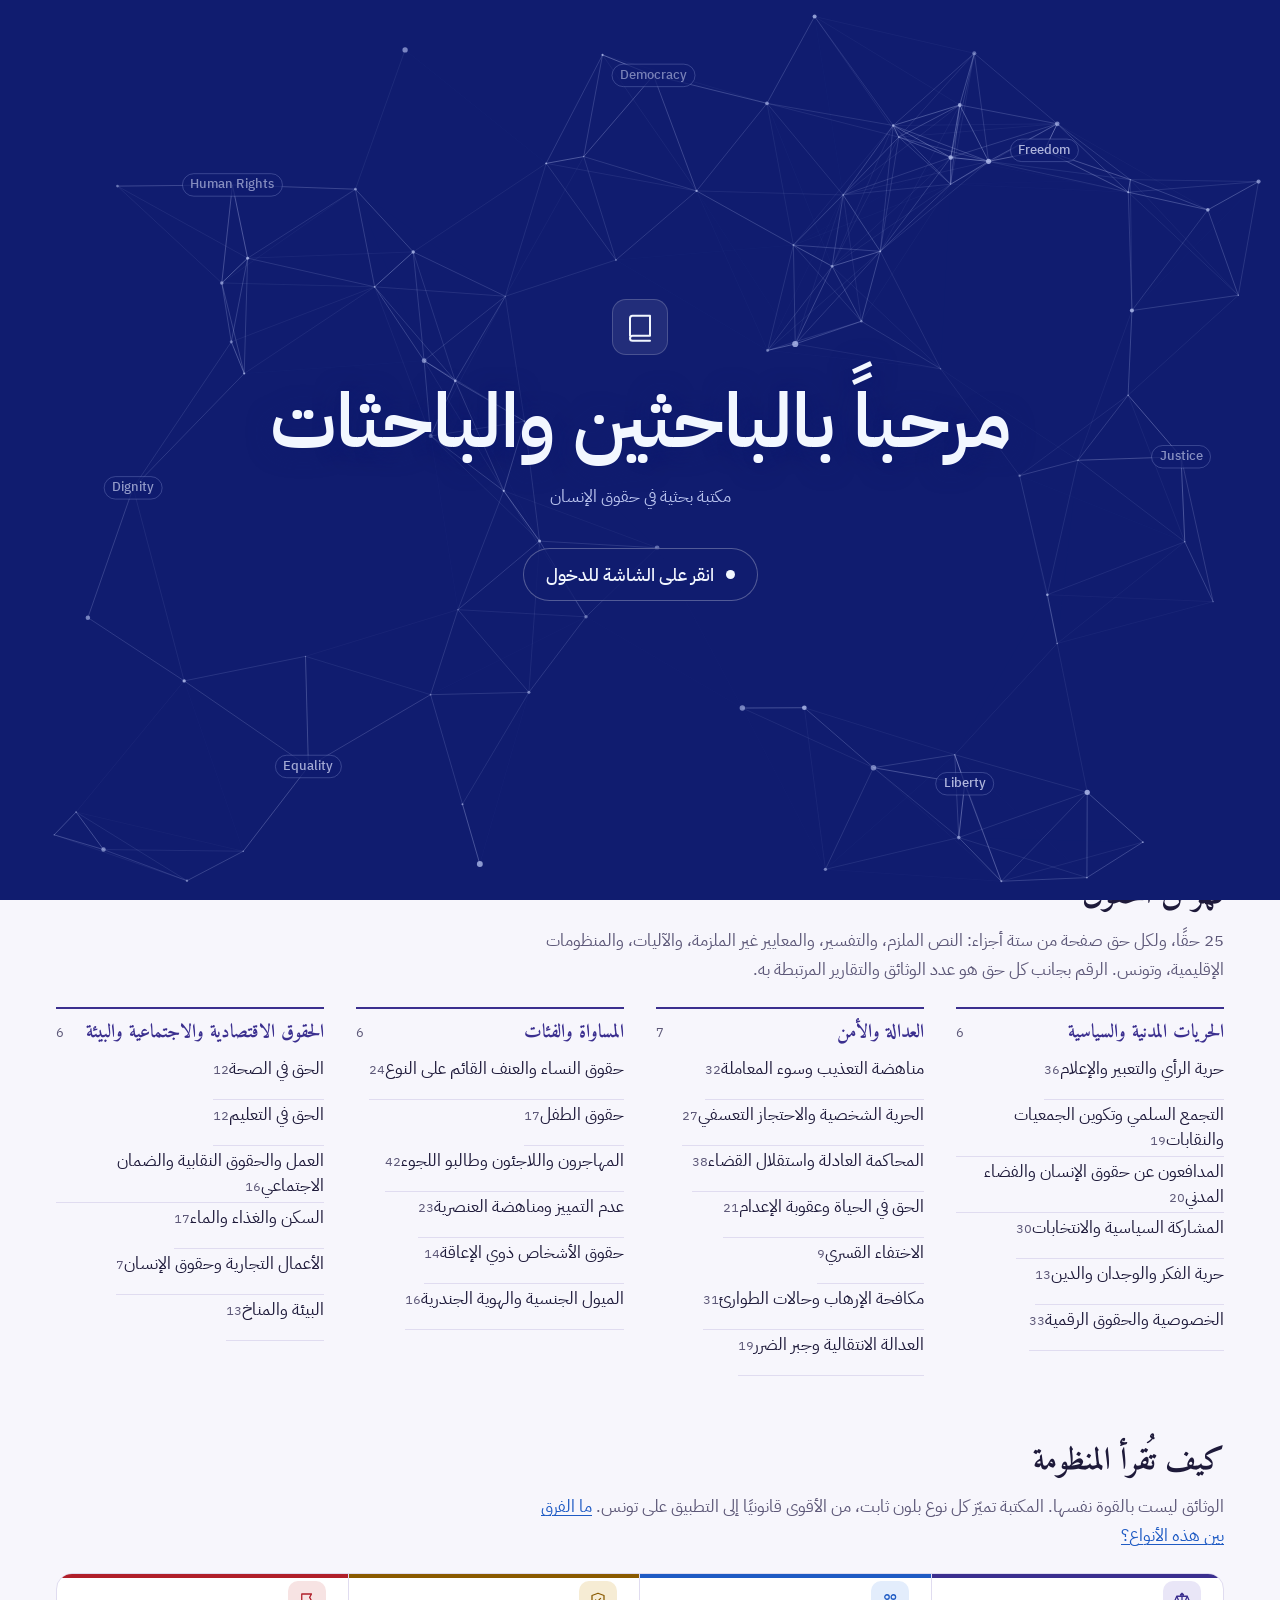
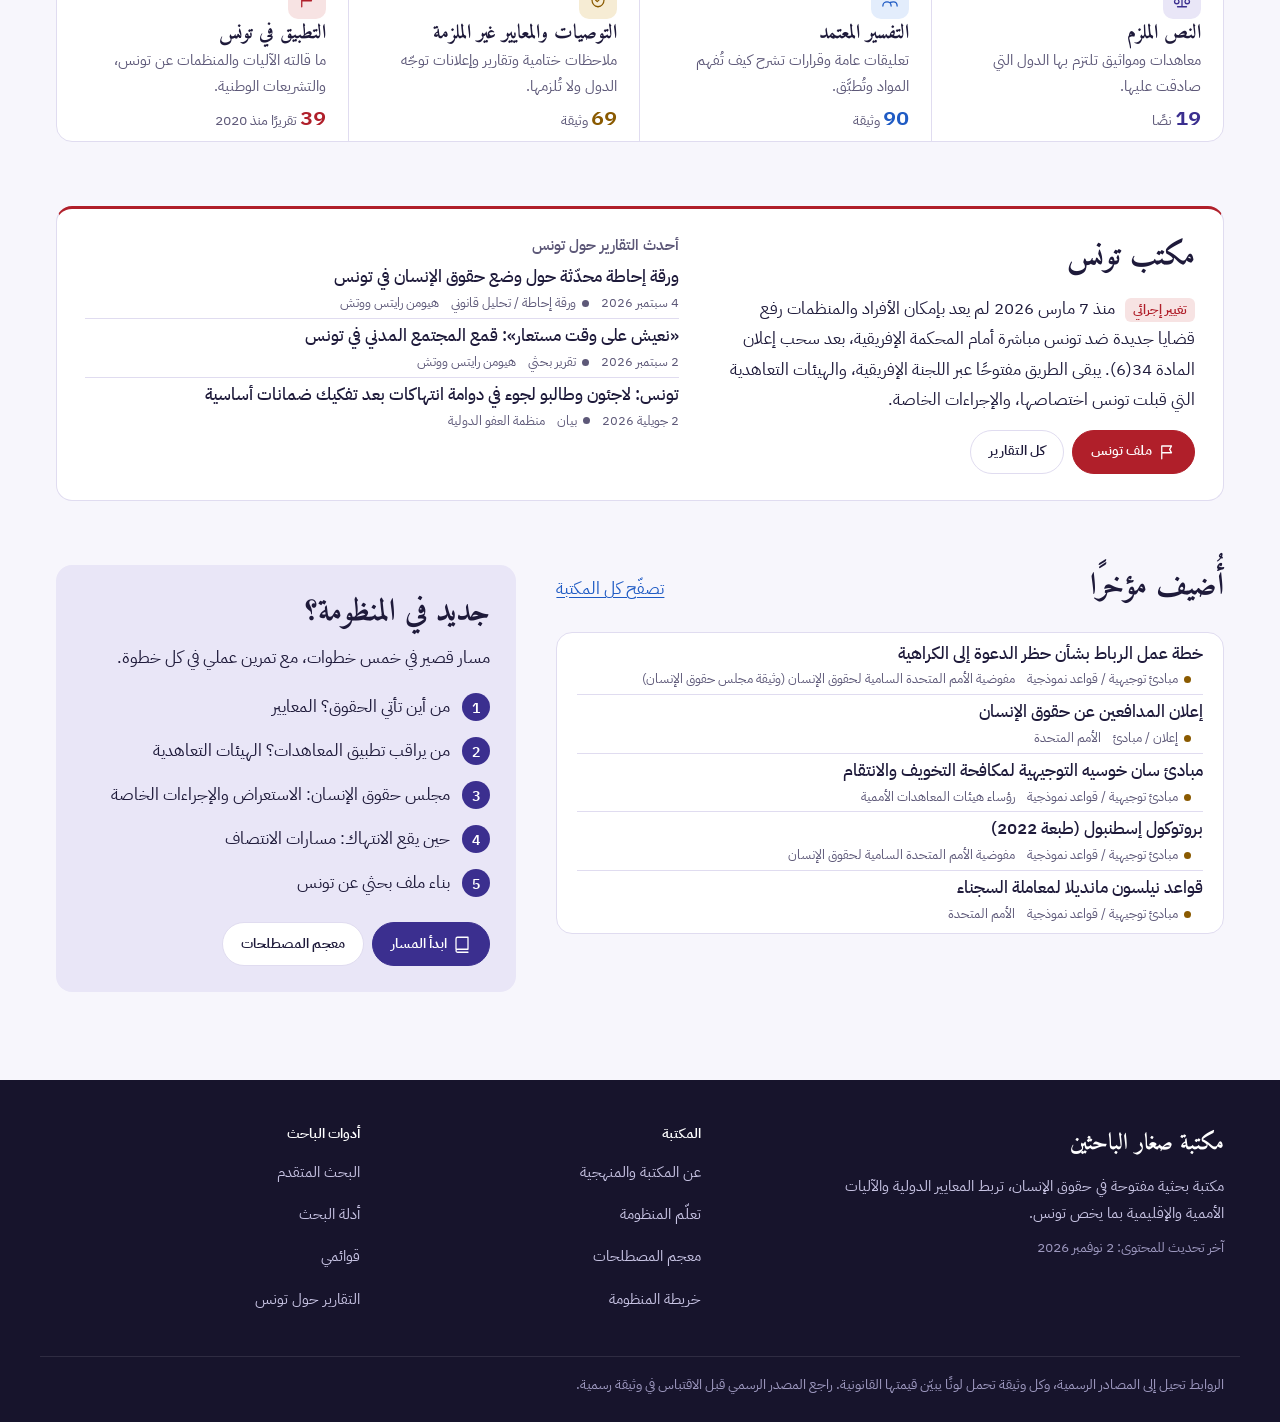
==== commit c5ffc270: "تحسينات الظهور في محركات البحث وسهولة الاستعمال - وصف ورابط أساسي وبيانات مشاركة (Open Graph) وبيانا" ====
--- a/index.html
+++ b/index.html
@@ -4,15 +4,32 @@
 <meta charset="utf-8">
 <meta name="viewport" content="width=device-width, initial-scale=1, viewport-fit=cover">
 <title>مكتبة صغار الباحثين</title>
-<meta name="description" content="مكتبة بحثية حقوقية بالعربية: المعايير الدولية، الهيئات التعاهدية، مجلس حقوق الإنسان، الاجتهادات، المنظومات الإقليمية، الفهرسة حسب الحق، ملف تونس والتقارير الحقوقية حولها منذ 2020.">
-<meta property="og:title" content="مكتبة صغار الباحثين · Young Researchers' Library">
-<meta property="og:description" content="مكتبة بحثية حقوقية بالعربية: المعايير الدولية، الهيئات التعاهدية، مجلس حقوق الإنسان، الاجتهادات، المنظومات الإقليمية، الفهرسة حسب الحق، ملف تونس والتقارير الحقوقية حولها منذ 2020.">
+<meta name="description" content="مكتبة مفتوحة بالعربية في حقوق الإنسان: المعاهدات وتفسيرها، والآليات الأممية والإقليمية، و25 حقًا مفهرسًا، وملف تونس وتقارير حقوقية متحقق منها منذ 2020.">
+<link rel="canonical" href="https://jaghaylen-byte.github.io/youngbibliolab-/">
+<meta name="robots" content="index, follow">
+<meta name="theme-color" content="#101c6f">
+<meta property="og:type" content="website">
+<meta property="og:locale" content="ar_TN">
+<meta property="og:site_name" content="مكتبة صغار الباحثين">
+<meta property="og:title" content="مكتبة صغار الباحثين · من نص الاتفاقية إلى تطبيقها في تونس">
+<meta property="og:description" content="مكتبة مفتوحة بالعربية في حقوق الإنسان: المعاهدات وتفسيرها، والآليات الأممية والإقليمية، و25 حقًا مفهرسًا، وملف تونس وتقارير حقوقية متحقق منها منذ 2020.">
+<meta property="og:url" content="https://jaghaylen-byte.github.io/youngbibliolab-/">
+<meta property="og:image" content="https://jaghaylen-byte.github.io/youngbibliolab-/assets/img/og-card.jpg">
+<meta property="og:image:width" content="1200">
+<meta property="og:image:height" content="630">
+<meta property="og:image:alt" content="مكتبة صغار الباحثين: من نص الاتفاقية إلى تطبيقها في تونس">
+<meta name="twitter:card" content="summary_large_image">
+<link rel="icon" href="assets/img/icon.svg" type="image/svg+xml">
+<link rel="icon" href="assets/img/icon-192.png" type="image/png" sizes="192x192">
+<link rel="apple-touch-icon" href="assets/img/icon-180.png">
+<link rel="manifest" href="manifest.webmanifest">
+<script type="application/ld+json">{"@context": "https://schema.org", "@type": "WebSite", "name": "مكتبة صغار الباحثين", "alternateName": "Young Researchers' Library", "url": "https://jaghaylen-byte.github.io/youngbibliolab-/", "inLanguage": "ar", "description": "مكتبة مفتوحة بالعربية في حقوق الإنسان: المعاهدات وتفسيرها، والآليات الأممية والإقليمية، و25 حقًا مفهرسًا، وملف تونس وتقارير حقوقية متحقق منها منذ 2020.", "about": [{"@type": "Thing", "name": "حقوق الإنسان"}, {"@type": "Place", "name": "تونس"}], "audience": {"@type": "Audience", "audienceType": "باحثون وباحثات وناشطون في حقوق الإنسان"}}</script>
 <link rel="preconnect" href="https://fonts.googleapis.com">
 <link rel="preconnect" href="https://fonts.gstatic.com" crossorigin>
 <link rel="stylesheet" href="https://fonts.googleapis.com/css2?family=Amiri:wght@400;700&family=IBM+Plex+Mono:wght@400;500&family=IBM+Plex+Sans+Arabic:wght@400;500;600&display=swap">
 <script>document.documentElement.classList.add("intro-on")</script>
-<link rel="stylesheet" href="assets/css/style.css?v=202611031242">
-<link rel="stylesheet" href="assets/css/intro.css?v=202611031242">
+<link rel="stylesheet" href="assets/css/style.css?v=202611041256">
+<link rel="stylesheet" href="assets/css/intro.css?v=202611041256">
 </head>
 <body>
 <div id="intro" class="intro" role="button" tabindex="0" aria-label="مرحباً بالباحثين والباحثات. انقر على الشاشة للدخول إلى المكتبة">
@@ -72,7 +89,7 @@
   </div>
 </header>
 
-<main class="wrap" id="main" tabindex="-1"><p class="loading">جارٍ تحميل المكتبة…</p></main>
+<main class="wrap" id="main" tabindex="-1"><p class="loading">جارٍ تحميل المكتبة…</p><noscript><section class="noscript"><h1>مكتبة صغار الباحثين</h1><p>مكتبة مفتوحة بالعربية في حقوق الإنسان: المعاهدات وتفسيرها، والآليات الأممية والإقليمية، و25 حقًا مفهرسًا، وملف تونس وتقارير حقوقية متحقق منها منذ 2020.</p><p>يحتاج هذا الموقع إلى تفعيل JavaScript لعرض البحث والفهارس. الحقوق المفهرسة في المكتبة:</p><ul><li>حرية الرأي والتعبير والإعلام</li><li>التجمع السلمي وتكوين الجمعيات والنقابات</li><li>المدافعون عن حقوق الإنسان والفضاء المدني</li><li>مناهضة التعذيب وسوء المعاملة</li><li>الحرية الشخصية والاحتجاز التعسفي</li><li>المحاكمة العادلة واستقلال القضاء</li><li>الحق في الحياة وعقوبة الإعدام</li><li>الاختفاء القسري</li><li>مكافحة الإرهاب وحالات الطوارئ</li><li>المشاركة السياسية والانتخابات</li><li>حقوق النساء والعنف القائم على النوع</li><li>حقوق الطفل</li><li>المهاجرون واللاجئون وطالبو اللجوء</li><li>عدم التمييز ومناهضة العنصرية</li><li>حرية الفكر والوجدان والدين</li><li>الخصوصية والحقوق الرقمية</li><li>الحق في الصحة</li><li>الحق في التعليم</li><li>العمل والحقوق النقابية والضمان الاجتماعي</li><li>السكن والغذاء والماء</li><li>حقوق الأشخاص ذوي الإعاقة</li><li>العدالة الانتقالية وجبر الضرر</li><li>الأعمال التجارية وحقوق الإنسان</li><li>البيئة والمناخ</li><li>الميول الجنسية والهوية الجندرية</li></ul></section></noscript></main>
 
 <footer class="site-foot">
   <div class="wrap foot-grid">
@@ -92,7 +109,7 @@
 <nav class="bottombar" id="bottombar" aria-label="التنقل السريع"></nav>
 <div id="sheet" hidden></div>
 <div id="toast" class="toast" role="status" aria-live="polite" hidden></div>
-<script src="assets/js/intro.js?v=202611031242" defer></script>
-<script src="assets/js/app.js?v=202611031242" defer></script>
+<script src="assets/js/intro.js?v=202611041256" defer></script>
+<script src="assets/js/app.js?v=202611041256" defer></script>
 </body>
 </html>
--- a/assets/css/style.css
+++ b/assets/css/style.css
@@ -214,7 +214,7 @@
 .legal { display: grid; gap: 0; }
 .legal-row { display: flex; justify-content: space-between; gap: 14px; padding: 7px 0; border-bottom: 1px dashed var(--line); font-size: 14px; flex-wrap: wrap; }
 .legal-row:last-child { border-bottom: 0; }
-.legal-row .a { font-family: var(--f-mono); font-size: 13px; color: var(--accent); }
+.legal-row .a { font-family: var(--f-body); font-variant-numeric: tabular-nums; font-size: 14px; color: var(--accent); }
 .sub { font-size: 12.5px; font-weight: 600; color: var(--muted); margin: 14px 0 6px; }
 .plain { margin: 0; padding-inline-start: 18px; display: grid; gap: 5px; font-size: 14px; }
 .tnbox { background: var(--tn-soft); border-radius: 8px; padding: 12px 14px; font-size: 14.5px; }
@@ -702,3 +702,14 @@
 @media print { .h-hero { box-shadow: none; clip-path: none; background: none; color: #000; } .hn, .hn-pick, .h-ctas, .site-foot { display: none !important; } .h-copy h1 { color: #000; } }
 .hn.wait { opacity: 0; transition: none; }
 main:has(> .loading) { min-height: calc(100vh - 60px); }
+
+/* v3.1 accessibility: larger tap targets on inner pages */
+.crumbs a { display: inline-block; padding-block: 4px; }
+.noscript { padding: 24px 0; display: grid; gap: 12px; }
+@media (max-width: 760px) {
+  .crumbs { font-size: 14px; }
+  .crumbs a { padding-block: 8px; }
+}
+#main .links a, #main .more li a, #main .card-top h3 > a, #main dd > a, #main .legend a, #main li > a:only-child, #main h3 > a { display: inline-block; padding-block: 3px; }
+#main .more summary { padding-block: 6px; }
+#main .legal-row a { display: inline-block; padding-block: 3px; }
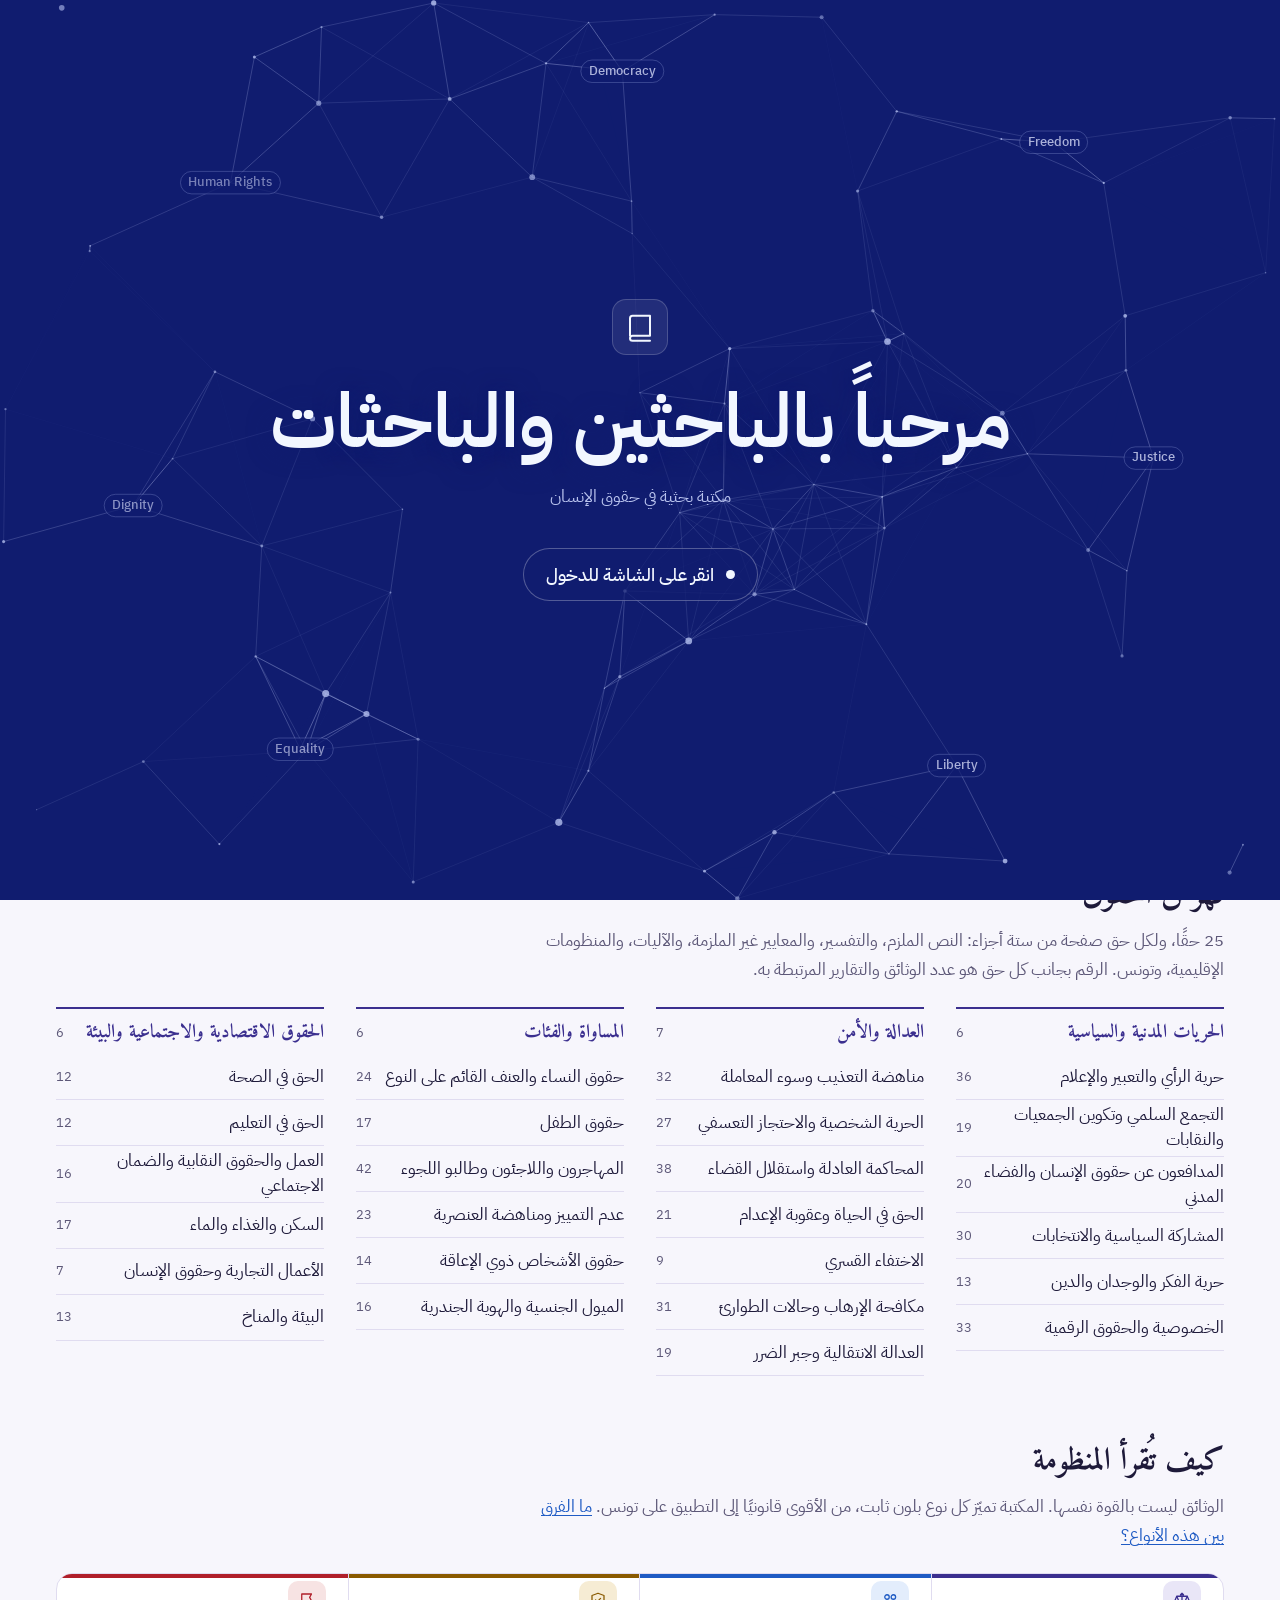
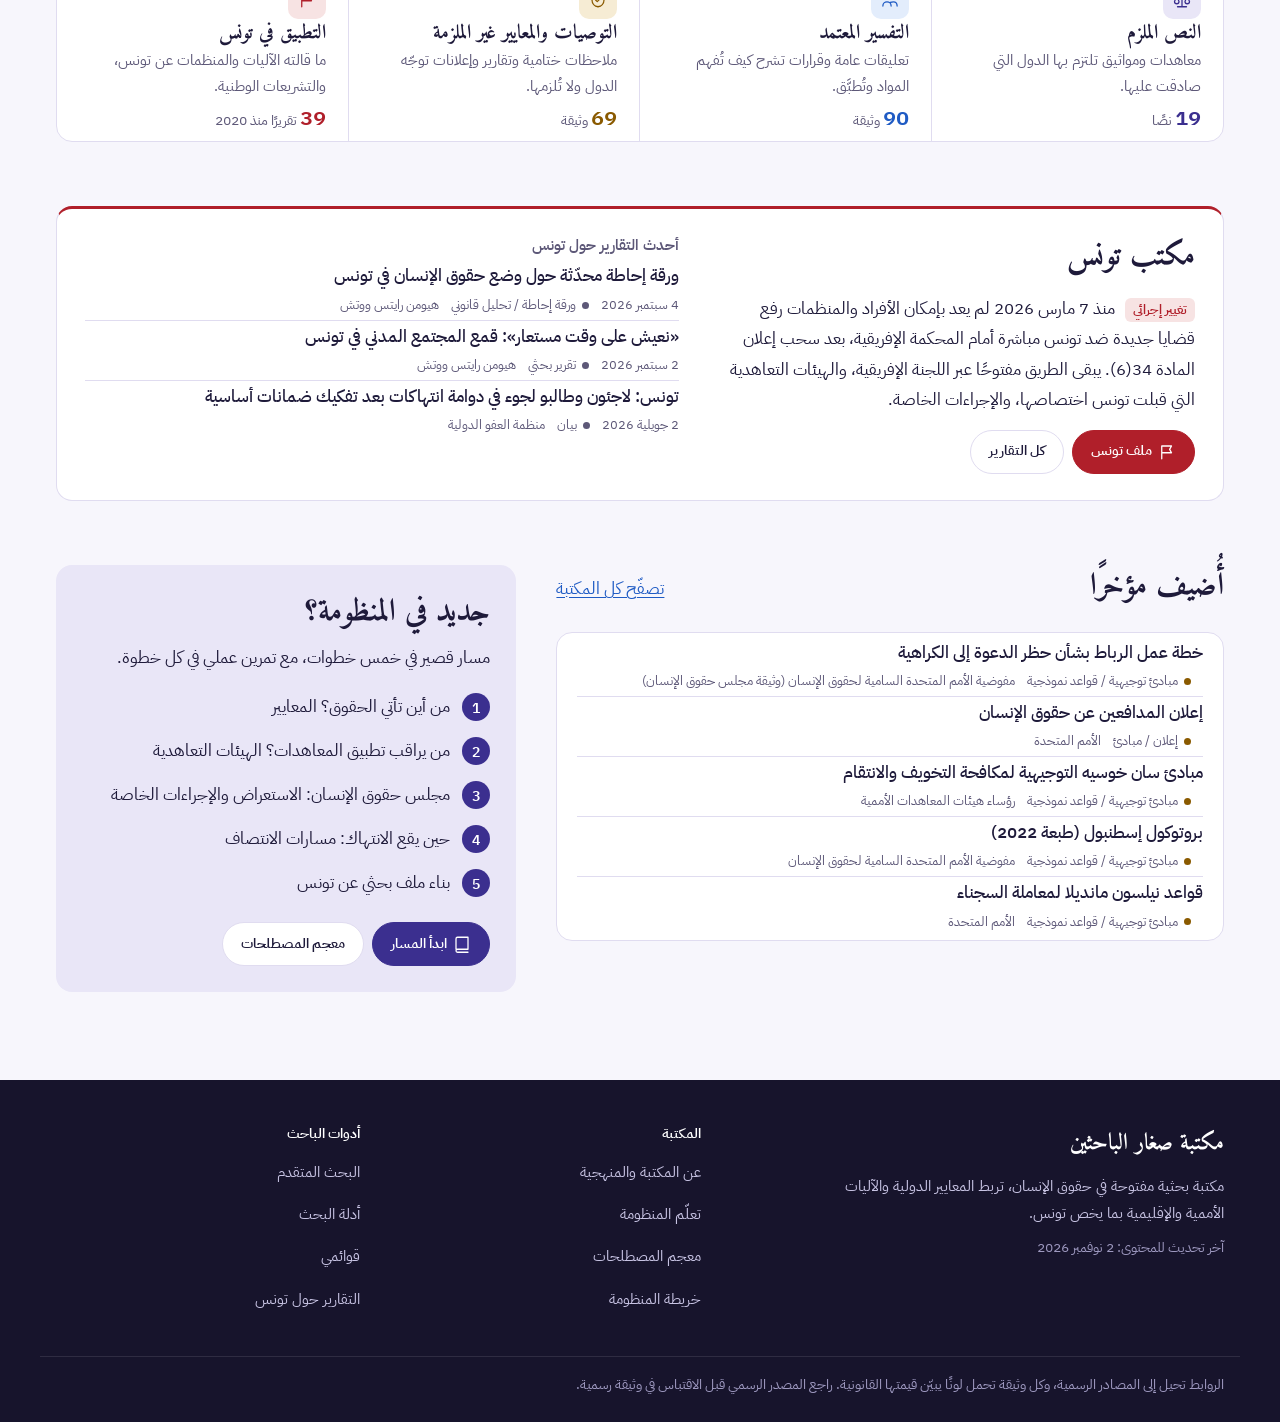
==== commit ebbf98d6: "إعادة تنظيم صفحة ملف تونس (المرحلة الأولى) - شريط تنقّل ثابت بين أقسام الملف مع إبراز القسم الحالي -" ====
--- a/index.html
+++ b/index.html
@@ -28,8 +28,8 @@
 <link rel="preconnect" href="https://fonts.gstatic.com" crossorigin>
 <link rel="stylesheet" href="https://fonts.googleapis.com/css2?family=Amiri:wght@400;700&family=IBM+Plex+Mono:wght@400;500&family=IBM+Plex+Sans+Arabic:wght@400;500;600&display=swap">
 <script>document.documentElement.classList.add("intro-on")</script>
-<link rel="stylesheet" href="assets/css/style.css?v=202611041256">
-<link rel="stylesheet" href="assets/css/intro.css?v=202611041256">
+<link rel="stylesheet" href="assets/css/style.css?v=202611041548">
+<link rel="stylesheet" href="assets/css/intro.css?v=202611041548">
 </head>
 <body>
 <div id="intro" class="intro" role="button" tabindex="0" aria-label="مرحباً بالباحثين والباحثات. انقر على الشاشة للدخول إلى المكتبة">
@@ -109,7 +109,7 @@
 <nav class="bottombar" id="bottombar" aria-label="التنقل السريع"></nav>
 <div id="sheet" hidden></div>
 <div id="toast" class="toast" role="status" aria-live="polite" hidden></div>
-<script src="assets/js/intro.js?v=202611041256" defer></script>
-<script src="assets/js/app.js?v=202611041256" defer></script>
+<script src="assets/js/intro.js?v=202611041548" defer></script>
+<script src="assets/js/app.js?v=202611041548" defer></script>
 </body>
 </html>
--- a/assets/css/style.css
+++ b/assets/css/style.css
@@ -713,3 +713,101 @@
 #main .links a, #main .more li a, #main .card-top h3 > a, #main dd > a, #main .legend a, #main li > a:only-child, #main h3 > a { display: inline-block; padding-block: 3px; }
 #main .more summary { padding-block: 6px; }
 #main .legal-row a { display: inline-block; padding-block: 3px; }
+
+/* ===================================================================== v3.2 Tunisia file */
+.tn-page { --tn-gap: 40px; }
+.tn-top { display: flex; justify-content: space-between; align-items: flex-end; gap: 12px 24px; flex-wrap: wrap; margin: 6px 0 14px; }
+.tn-top h1 { font-size: clamp(30px, 3.4vw, 42px); color: var(--ink); }
+.tn-top h1::before { content: ""; display: inline-block; width: 10px; height: 10px; border-radius: 50%; background: var(--tn); margin-inline-end: 12px; vertical-align: middle; }
+.tn-top p { color: var(--muted); max-width: 62ch; margin-top: 4px; }
+.tn-top .btn { min-height: 44px; display: inline-flex; gap: 6px; align-items: center; padding-inline: 18px; }
+.tn-nav { position: sticky; top: calc(var(--mast-h, 110px) + env(safe-area-inset-top, 0px)); z-index: 4; background: var(--bg); margin-inline: calc(-1 * var(--gutter-r)) calc(-1 * var(--gutter-l)); padding: 8px var(--gutter-r) 8px var(--gutter-l); border-bottom: 1px solid var(--line); }
+.tn-nav-in { display: flex; gap: 6px; overflow-x: auto; scrollbar-width: none; }
+.tn-nav-in::-webkit-scrollbar { display: none; }
+.tn-nav button { font: inherit; font-size: 14px; flex: none; min-height: 38px; padding: 6px 14px; border-radius: 999px; border: 1px solid var(--line); background: var(--surface); color: var(--muted); cursor: pointer; }
+.tn-nav button:hover { color: var(--ink); border-color: var(--accent); }
+.tn-nav button[aria-current="true"] { background: var(--accent); border-color: var(--accent); color: var(--on-accent); }
+.tn-flag-note { margin-top: 20px; background: var(--surface); border: 1px solid var(--line); border-inline-start: 4px solid var(--tn); padding: 14px 18px; display: grid; gap: 4px; }
+.tn-flag-note b { color: var(--tn); font-size: 14px; }
+.tn-flag-note p { line-height: 1.85; }
+.tn-flag-note a { justify-self: start; font-weight: 500; padding-block: 4px; }
+.tn-glance { display: grid; grid-template-columns: repeat(4, minmax(0, 1fr)); gap: 12px; margin-top: 20px; scroll-margin-top: 170px; }
+.tn-glance:focus { outline: none; }
+.tg { font: inherit; text-align: start; display: grid; gap: 2px; align-content: start; background: var(--surface); border: 1px solid var(--line); border-top: 3px solid var(--tn); border-radius: 12px; padding: 14px 16px; color: var(--ink); cursor: pointer; transition: background-color .15s; }
+.tg:hover { background: var(--sunk); }
+.tg b { font-size: 28px; font-weight: 600; color: var(--tn); line-height: 1.3; }
+.tg span { font-weight: 500; line-height: 1.5; }
+.tg small { color: var(--muted); font-size: 13px; }
+.tn-sec { margin-top: var(--tn-gap); scroll-margin-top: 170px; }
+.tn-sec > summary { list-style: none; display: flex; align-items: baseline; gap: 10px; padding-bottom: 10px; border-bottom: 2px solid var(--ink); margin-bottom: 14px; cursor: pointer; }
+.tn-sec > summary::-webkit-details-marker { display: none; }
+.tn-sec > summary h2 { font-size: clamp(23px, 2.4vw, 28px); flex: 1; }
+.tn-sec > summary .num { color: var(--muted); font-size: 14px; }
+.tn-sec > summary::after { content: ""; width: 9px; height: 9px; border-inline-end: 2px solid var(--muted); border-bottom: 2px solid var(--muted); transform: rotate(45deg); transition: transform .15s; align-self: center; }
+.tn-sec[open] > summary::after { transform: rotate(-135deg); }
+.tn-intro { color: var(--muted); max-width: 75ch; margin: -4px 0 14px; font-size: 15px; }
+.tn-intro a { padding-block: 3px; display: inline-block; }
+.tn-h3 { font-family: var(--f-body); font-size: 15px; font-weight: 600; color: var(--muted); margin: 18px 0 2px; }
+.tn-cos { display: grid; grid-template-columns: repeat(4, minmax(0, 1fr)); gap: 8px; }
+.tn-co { --c: var(--bind); --cs: var(--bind-soft); display: grid; gap: 2px; padding: 12px 14px; border-radius: 12px; background: var(--cs); color: var(--c); text-decoration: none; border: 1px solid transparent; }
+.tn-co.mid { --c: var(--interp); --cs: var(--interp-soft); }
+.tn-co.old { --c: var(--soft); --cs: var(--soft-soft); }
+.tn-co:hover { border-color: var(--c); }
+.tn-co b { font-weight: 600; line-height: 1.45; }
+.tn-co .num { font-size: 22px; font-weight: 600; }
+.tn-co .sym-s { font-family: var(--f-mono); font-size: 11.5px; direction: ltr; text-align: right; opacity: .85; }
+.tn-legend { display: flex; flex-wrap: wrap; gap: 6px 16px; margin-top: 10px; font-size: 13px; color: var(--muted); }
+.tn-legend i { display: inline-block; width: 12px; height: 12px; border-radius: 3px; vertical-align: -1px; margin-inline-end: 6px; background: var(--bind-soft); border: 1px solid var(--bind); }
+.tn-legend i.mid { background: var(--interp-soft); border-color: var(--interp); }
+.tn-legend i.old { background: var(--soft-soft); border-color: var(--soft); }
+.res-list { margin-top: 10px; }
+.res-list .mi-meta span:first-child { flex-basis: 100%; }
+.tn-cols { display: grid; grid-template-columns: repeat(2, minmax(0, 1fr)); gap: 0 32px; }
+.tn-cols .tn-h3:first-child { margin-top: 0; }
+.tn-more { margin-top: 12px; }
+.tn-more .btn { min-height: 44px; display: inline-flex; align-items: center; padding-inline: 18px; }
+.tl-filter { margin-bottom: 12px; }
+.tl-filter .chip { min-height: 36px; display: inline-flex; align-items: center; gap: 6px; }
+.tl-dot { display: inline-block; width: 9px; height: 9px; border-radius: 50%; background: var(--bind); }
+.tl-dot.au { background: var(--soft); }
+.tl-dot.tn { background: var(--tn); }
+.tl-strip { display: flex; gap: 0; overflow-x: auto; position: relative; padding: 4px 2px 8px; scrollbar-width: thin; }
+.tl-strip::before { content: ""; position: absolute; inset-inline: 0; top: 23px; height: 2px; background: var(--line); }
+.tl-y { font: inherit; flex: 1 0 64px; background: none; border: 0; cursor: pointer; display: grid; justify-items: center; gap: 6px; padding: 4px 2px; color: var(--muted); position: relative; border-radius: 8px; }
+.tl-dots { display: flex; gap: 3px; height: 14px; align-items: center; background: var(--bg); padding: 0 4px; border-radius: 8px; }
+.tl-y .tl-dot { width: 11px; height: 11px; }
+.tl-y b { font-size: 14px; font-weight: 500; }
+.tl-y:hover { color: var(--ink); }
+.tl-y[aria-pressed="true"] { color: var(--ink); background: var(--accent-soft); }
+.tl-y[aria-pressed="true"] b { font-weight: 700; }
+.tl-card { margin-top: 10px; background: var(--surface); border: 1px solid var(--line); border-radius: 14px; padding: 16px 20px; display: grid; grid-template-columns: auto minmax(0, 1fr); gap: 4px 20px; align-items: start; }
+.tl-card > b { font-size: 30px; font-weight: 600; color: var(--accent); grid-row: span 2; line-height: 1.2; }
+.tl-card p { line-height: 1.85; }
+.tl-tags { display: flex; gap: 6px; flex-wrap: wrap; }
+.tl-all { margin-top: 12px; }
+.tl-all > summary { cursor: pointer; color: var(--link); padding-block: 8px; display: inline-block; }
+.tl-all .tl { margin-top: 10px; }
+.tn-rights { list-style: none; margin: 0; padding: 0; display: grid; grid-template-columns: repeat(2, minmax(0, 1fr)); gap: 0 32px; }
+.tn-rights a { display: grid; grid-template-columns: minmax(0, 1fr) 90px 2.5ch; gap: 12px; align-items: center; min-height: 46px; border-bottom: 1px solid var(--line); color: var(--ink); text-decoration: none; }
+.tn-rights a:hover span:first-child { color: var(--link); text-decoration: underline; text-underline-offset: 3px; }
+.tn-rights .bar { height: 6px; border-radius: 3px; background: var(--sunk); overflow: hidden; }
+.tn-rights .bar i { display: block; height: 100%; background: var(--tn); border-radius: 3px; }
+.tn-rights b { color: var(--muted); font-weight: 500; font-size: 14px; text-align: left; }
+@media (max-width: 1023px) {
+  .tn-glance, .tn-cos { grid-template-columns: repeat(2, minmax(0, 1fr)); }
+  .tn-cols, .tn-rights { grid-template-columns: minmax(0, 1fr); }
+}
+@media (max-width: 720px) {
+  .tn-page { --tn-gap: 22px; }
+  .tn-top .btn { width: 100%; justify-content: center; }
+  .tg { padding: 12px; }
+  .tg b { font-size: 24px; }
+  .tn-sec > summary { min-height: 48px; align-items: center; border-bottom-width: 1px; border-bottom-color: var(--line); margin-bottom: 10px; }
+  .tn-sec[open] > summary { border-bottom: 2px solid var(--ink); }
+  .tl-card { grid-template-columns: minmax(0, 1fr); padding: 14px; }
+  .tl-card > b { grid-row: auto; font-size: 24px; }
+  .tn-rights a { grid-template-columns: minmax(0, 1fr) 60px 2.5ch; }
+}
+#main .mini-list li > a { display: grid; }
+#main .ri-col li a { display: flex; }
+#main .tn-rights li > a { display: grid; }
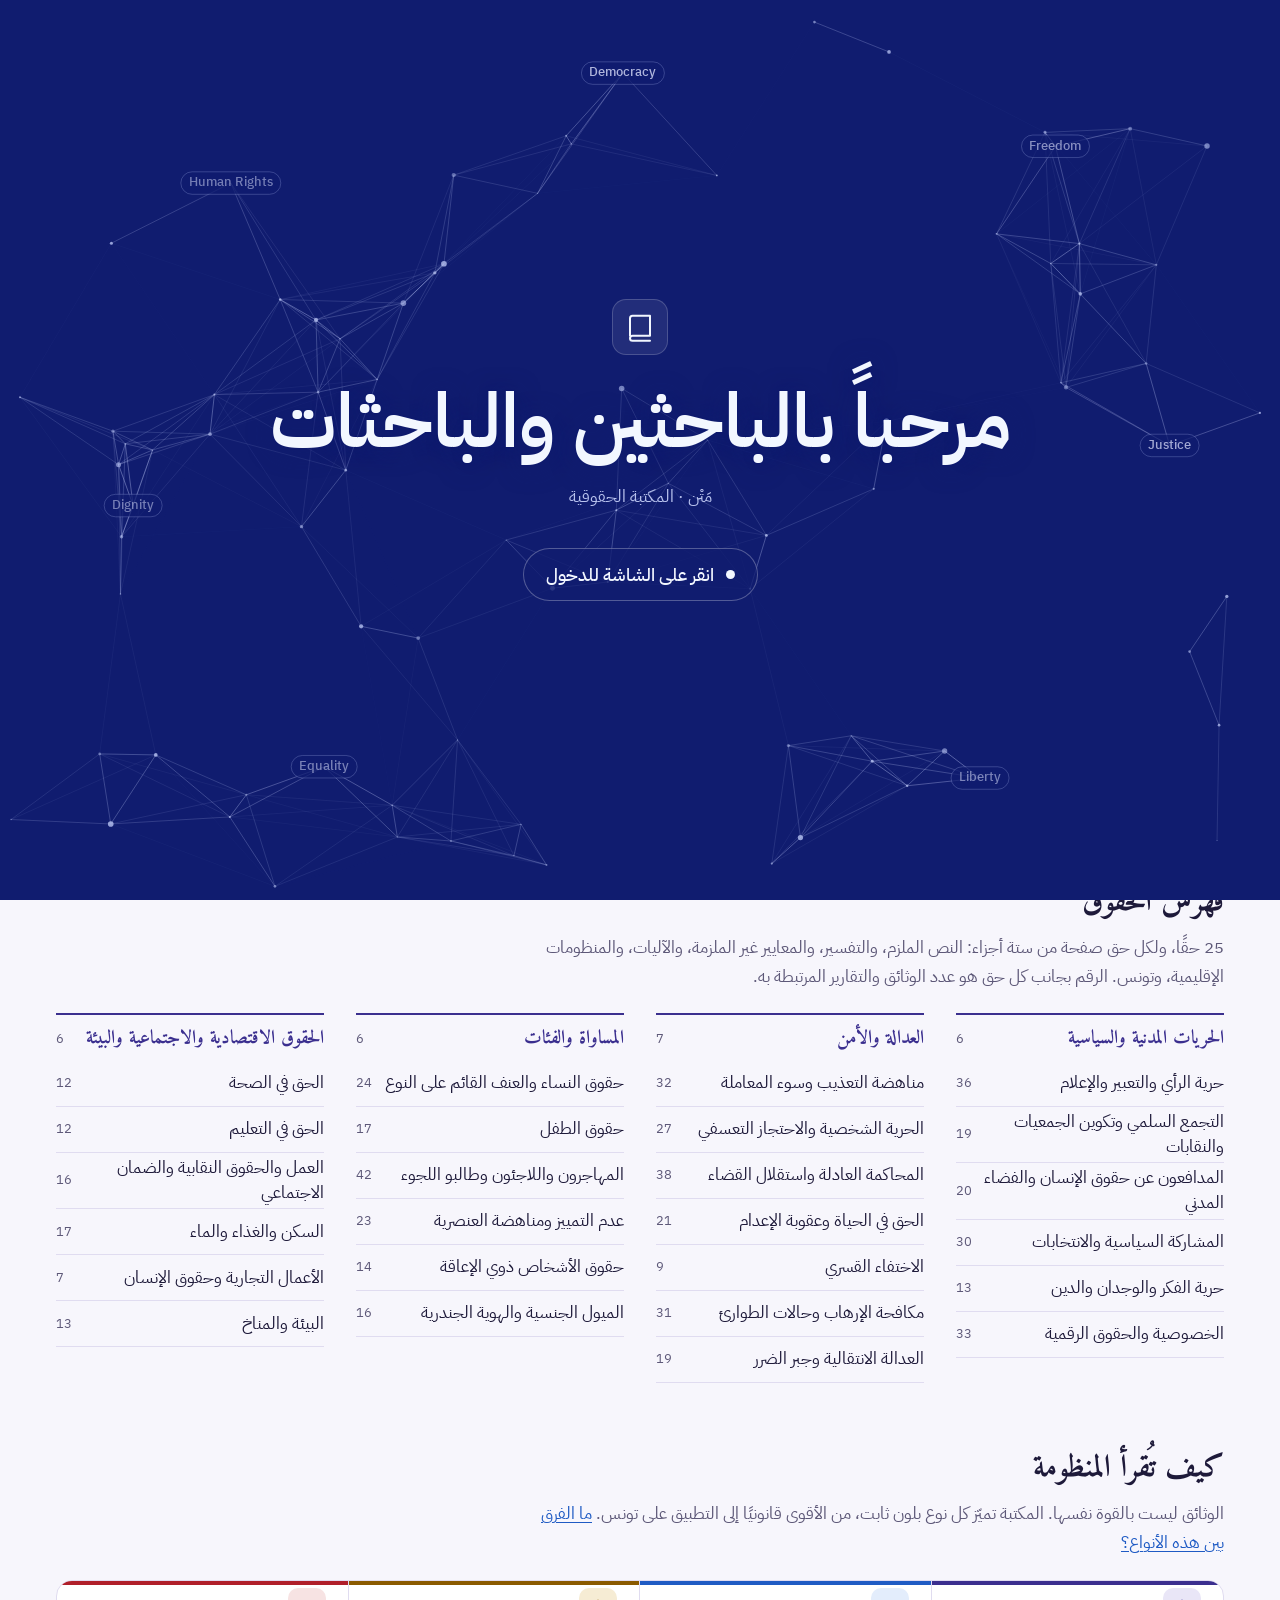
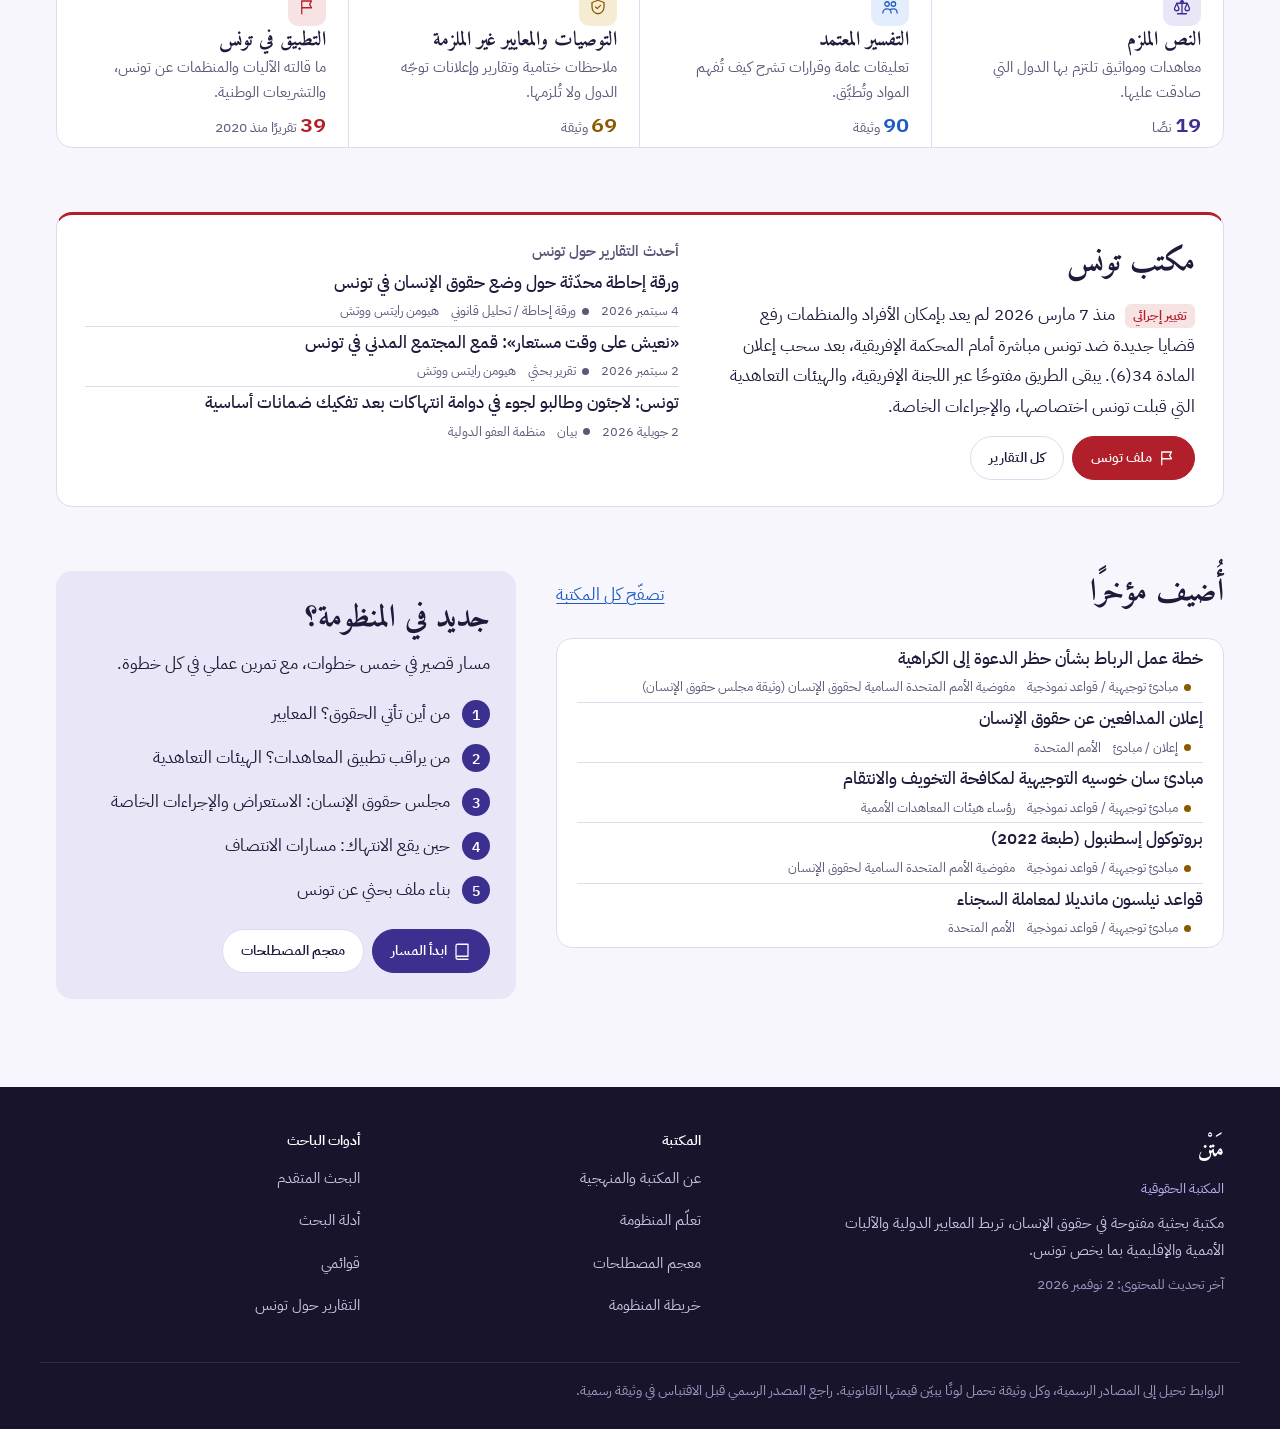
==== commit 18b6b2fc: "الاسم الجديد: «مَتْن · المكتبة الحقوقية» - الاسم في رأس الصفحة، والشاشة الافتتاحية، وعنوان المتصفح، " ====
--- a/index.html
+++ b/index.html
@@ -3,33 +3,33 @@
 <head>
 <meta charset="utf-8">
 <meta name="viewport" content="width=device-width, initial-scale=1, viewport-fit=cover">
-<title>مكتبة صغار الباحثين</title>
+<title>مَتْن · المكتبة الحقوقية</title>
 <meta name="description" content="مكتبة مفتوحة بالعربية في حقوق الإنسان: المعاهدات وتفسيرها، والآليات الأممية والإقليمية، و25 حقًا مفهرسًا، وملف تونس وتقارير حقوقية متحقق منها منذ 2020.">
 <link rel="canonical" href="https://jaghaylen-byte.github.io/youngbibliolab-/">
 <meta name="robots" content="index, follow">
 <meta name="theme-color" content="#101c6f">
 <meta property="og:type" content="website">
 <meta property="og:locale" content="ar_TN">
-<meta property="og:site_name" content="مكتبة صغار الباحثين">
-<meta property="og:title" content="مكتبة صغار الباحثين · من نص الاتفاقية إلى تطبيقها في تونس">
+<meta property="og:site_name" content="مَتْن · المكتبة الحقوقية">
+<meta property="og:title" content="مَتْن · من المعايير الدولية إلى واقع حقوق الإنسان في تونس">
 <meta property="og:description" content="مكتبة مفتوحة بالعربية في حقوق الإنسان: المعاهدات وتفسيرها، والآليات الأممية والإقليمية، و25 حقًا مفهرسًا، وملف تونس وتقارير حقوقية متحقق منها منذ 2020.">
 <meta property="og:url" content="https://jaghaylen-byte.github.io/youngbibliolab-/">
-<meta property="og:image" content="https://jaghaylen-byte.github.io/youngbibliolab-/assets/img/og-card.jpg">
+<meta property="og:image" content="https://jaghaylen-byte.github.io/youngbibliolab-/assets/img/og-card.jpg?v=202611041600">
 <meta property="og:image:width" content="1200">
 <meta property="og:image:height" content="630">
-<meta property="og:image:alt" content="مكتبة صغار الباحثين: من نص الاتفاقية إلى تطبيقها في تونس">
+<meta property="og:image:alt" content="مَتْن، المكتبة الحقوقية: من المعايير الدولية إلى واقع حقوق الإنسان في تونس">
 <meta name="twitter:card" content="summary_large_image">
 <link rel="icon" href="assets/img/icon.svg" type="image/svg+xml">
 <link rel="icon" href="assets/img/icon-192.png" type="image/png" sizes="192x192">
 <link rel="apple-touch-icon" href="assets/img/icon-180.png">
 <link rel="manifest" href="manifest.webmanifest">
-<script type="application/ld+json">{"@context": "https://schema.org", "@type": "WebSite", "name": "مكتبة صغار الباحثين", "alternateName": "Young Researchers' Library", "url": "https://jaghaylen-byte.github.io/youngbibliolab-/", "inLanguage": "ar", "description": "مكتبة مفتوحة بالعربية في حقوق الإنسان: المعاهدات وتفسيرها، والآليات الأممية والإقليمية، و25 حقًا مفهرسًا، وملف تونس وتقارير حقوقية متحقق منها منذ 2020.", "about": [{"@type": "Thing", "name": "حقوق الإنسان"}, {"@type": "Place", "name": "تونس"}], "audience": {"@type": "Audience", "audienceType": "باحثون وباحثات وناشطون في حقوق الإنسان"}}</script>
+<script type="application/ld+json">{"@context": "https://schema.org", "@type": "WebSite", "name": "مَتْن · المكتبة الحقوقية", "alternateName": ["Matn", "Matn · Human Rights Library"], "slogan": "من المعايير الدولية إلى واقع حقوق الإنسان في تونس", "url": "https://jaghaylen-byte.github.io/youngbibliolab-/", "inLanguage": "ar", "description": "مكتبة مفتوحة بالعربية في حقوق الإنسان: المعاهدات وتفسيرها، والآليات الأممية والإقليمية، و25 حقًا مفهرسًا، وملف تونس وتقارير حقوقية متحقق منها منذ 2020.", "about": [{"@type": "Thing", "name": "حقوق الإنسان"}, {"@type": "Place", "name": "تونس"}], "audience": {"@type": "Audience", "audienceType": "باحثون وباحثات وناشطون في حقوق الإنسان"}}</script>
 <link rel="preconnect" href="https://fonts.googleapis.com">
 <link rel="preconnect" href="https://fonts.gstatic.com" crossorigin>
 <link rel="stylesheet" href="https://fonts.googleapis.com/css2?family=Amiri:wght@400;700&family=IBM+Plex+Mono:wght@400;500&family=IBM+Plex+Sans+Arabic:wght@400;500;600&display=swap">
 <script>document.documentElement.classList.add("intro-on")</script>
-<link rel="stylesheet" href="assets/css/style.css?v=202611041548">
-<link rel="stylesheet" href="assets/css/intro.css?v=202611041548">
+<link rel="stylesheet" href="assets/css/style.css?v=202611041600">
+<link rel="stylesheet" href="assets/css/intro.css?v=202611041600">
 </head>
 <body>
 <div id="intro" class="intro" role="button" tabindex="0" aria-label="مرحباً بالباحثين والباحثات. انقر على الشاشة للدخول إلى المكتبة">
@@ -37,7 +37,7 @@
   <div class="intro-text">
     <span class="intro-mark" aria-hidden="true"><svg viewBox="0 0 24 24"><path d="M4 19V5a2 2 0 0 1 2-2h14v16H6a2 2 0 0 0-2 2 2 2 0 0 0 2 2h14"/></svg></span>
     <p class="intro-title">مرحباً بالباحثين والباحثات</p>
-    <p class="intro-sub">مكتبة بحثية في حقوق الإنسان</p>
+    <p class="intro-sub">مَتْن · المكتبة الحقوقية</p>
     <p class="intro-hint"><span class="dot" aria-hidden="true"></span>انقر على الشاشة للدخول</p>
   </div>
 </div>
@@ -74,9 +74,9 @@
 <header class="mast">
   <div class="wrap">
     <div class="mast-row">
-      <a class="brand" href="#home" aria-label="مكتبة صغار الباحثين: الرئيسية">
+      <a class="brand" href="#home" aria-label="مَتْن · المكتبة الحقوقية: الرئيسية">
         <span class="brand-mark"><svg class="ic" aria-hidden="true"><use href="#i-book"></use></svg></span>
-        <span class="brand-text"><b>مكتبة صغار الباحثين</b><small>Young Researchers' Library</small></span>
+        <span class="brand-text"><b>مَتْن</b><small>المكتبة الحقوقية</small></span>
       </a>
       <form class="mast-search" id="mastSearch" role="search">
         <input id="mq" type="search" aria-controls="sug" aria-expanded="false" aria-autocomplete="list" placeholder="ابحث: حق، اتفاقية، رمز وثيقة، لجنة…" aria-label="بحث سريع في المكتبة" autocomplete="off">
@@ -89,12 +89,12 @@
   </div>
 </header>
 
-<main class="wrap" id="main" tabindex="-1"><p class="loading">جارٍ تحميل المكتبة…</p><noscript><section class="noscript"><h1>مكتبة صغار الباحثين</h1><p>مكتبة مفتوحة بالعربية في حقوق الإنسان: المعاهدات وتفسيرها، والآليات الأممية والإقليمية، و25 حقًا مفهرسًا، وملف تونس وتقارير حقوقية متحقق منها منذ 2020.</p><p>يحتاج هذا الموقع إلى تفعيل JavaScript لعرض البحث والفهارس. الحقوق المفهرسة في المكتبة:</p><ul><li>حرية الرأي والتعبير والإعلام</li><li>التجمع السلمي وتكوين الجمعيات والنقابات</li><li>المدافعون عن حقوق الإنسان والفضاء المدني</li><li>مناهضة التعذيب وسوء المعاملة</li><li>الحرية الشخصية والاحتجاز التعسفي</li><li>المحاكمة العادلة واستقلال القضاء</li><li>الحق في الحياة وعقوبة الإعدام</li><li>الاختفاء القسري</li><li>مكافحة الإرهاب وحالات الطوارئ</li><li>المشاركة السياسية والانتخابات</li><li>حقوق النساء والعنف القائم على النوع</li><li>حقوق الطفل</li><li>المهاجرون واللاجئون وطالبو اللجوء</li><li>عدم التمييز ومناهضة العنصرية</li><li>حرية الفكر والوجدان والدين</li><li>الخصوصية والحقوق الرقمية</li><li>الحق في الصحة</li><li>الحق في التعليم</li><li>العمل والحقوق النقابية والضمان الاجتماعي</li><li>السكن والغذاء والماء</li><li>حقوق الأشخاص ذوي الإعاقة</li><li>العدالة الانتقالية وجبر الضرر</li><li>الأعمال التجارية وحقوق الإنسان</li><li>البيئة والمناخ</li><li>الميول الجنسية والهوية الجندرية</li></ul></section></noscript></main>
+<main class="wrap" id="main" tabindex="-1"><p class="loading">جارٍ تحميل المكتبة…</p><noscript><section class="noscript"><h1>مَتْن · المكتبة الحقوقية</h1><p>من المعايير الدولية إلى واقع حقوق الإنسان في تونس.</p><p>مكتبة مفتوحة بالعربية في حقوق الإنسان: المعاهدات وتفسيرها، والآليات الأممية والإقليمية، و25 حقًا مفهرسًا، وملف تونس وتقارير حقوقية متحقق منها منذ 2020.</p><p>يحتاج هذا الموقع إلى تفعيل JavaScript لعرض البحث والفهارس. الحقوق المفهرسة في المكتبة:</p><ul><li>حرية الرأي والتعبير والإعلام</li><li>التجمع السلمي وتكوين الجمعيات والنقابات</li><li>المدافعون عن حقوق الإنسان والفضاء المدني</li><li>مناهضة التعذيب وسوء المعاملة</li><li>الحرية الشخصية والاحتجاز التعسفي</li><li>المحاكمة العادلة واستقلال القضاء</li><li>الحق في الحياة وعقوبة الإعدام</li><li>الاختفاء القسري</li><li>مكافحة الإرهاب وحالات الطوارئ</li><li>المشاركة السياسية والانتخابات</li><li>حقوق النساء والعنف القائم على النوع</li><li>حقوق الطفل</li><li>المهاجرون واللاجئون وطالبو اللجوء</li><li>عدم التمييز ومناهضة العنصرية</li><li>حرية الفكر والوجدان والدين</li><li>الخصوصية والحقوق الرقمية</li><li>الحق في الصحة</li><li>الحق في التعليم</li><li>العمل والحقوق النقابية والضمان الاجتماعي</li><li>السكن والغذاء والماء</li><li>حقوق الأشخاص ذوي الإعاقة</li><li>العدالة الانتقالية وجبر الضرر</li><li>الأعمال التجارية وحقوق الإنسان</li><li>البيئة والمناخ</li><li>الميول الجنسية والهوية الجندرية</li></ul></section></noscript></main>
 
 <footer class="site-foot">
   <div class="wrap foot-grid">
     <div class="foot-brand">
-      <b>مكتبة صغار الباحثين</b>
+      <b>مَتْن</b><span class="foot-sub">المكتبة الحقوقية</span>
       <p>مكتبة بحثية مفتوحة في حقوق الإنسان، تربط المعايير الدولية والآليات الأممية والإقليمية بما يخص تونس.</p>
       <p class="foot-upd">آخر تحديث للمحتوى: <span id="upd"></span></p>
     </div>
@@ -109,7 +109,7 @@
 <nav class="bottombar" id="bottombar" aria-label="التنقل السريع"></nav>
 <div id="sheet" hidden></div>
 <div id="toast" class="toast" role="status" aria-live="polite" hidden></div>
-<script src="assets/js/intro.js?v=202611041548" defer></script>
-<script src="assets/js/app.js?v=202611041548" defer></script>
+<script src="assets/js/intro.js?v=202611041600" defer></script>
+<script src="assets/js/app.js?v=202611041600" defer></script>
 </body>
 </html>
--- a/assets/css/style.css
+++ b/assets/css/style.css
@@ -811,3 +811,8 @@
 #main .mini-list li > a { display: grid; }
 #main .ri-col li a { display: flex; }
 #main .tn-rights li > a { display: grid; }
+
+/* v3.3 name «مَتْن» */
+.brand-text b { font-size: 26px; letter-spacing: 0; }
+.brand-text small { direction: rtl; text-align: right; font-size: 13px; }
+.foot-sub { display: block; color: #b9b3f0; font-size: 14px; margin-top: -2px; }
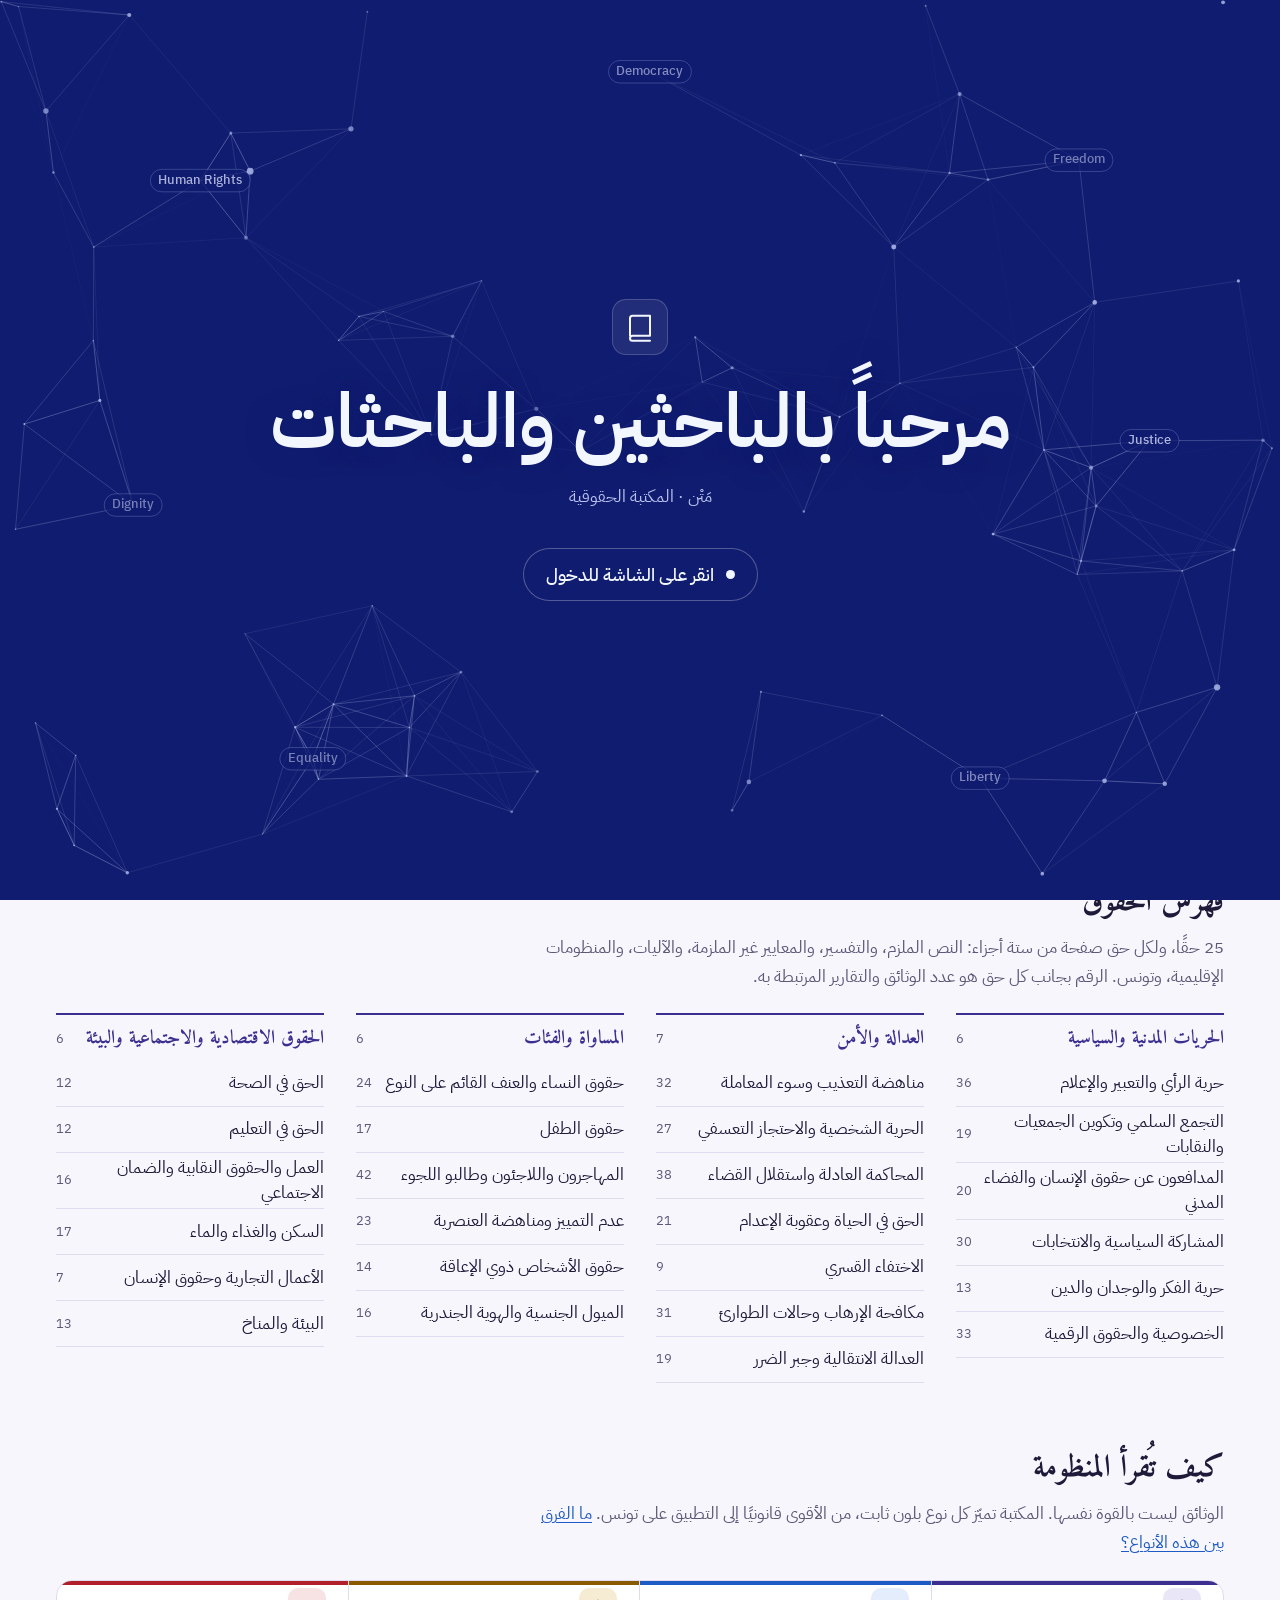
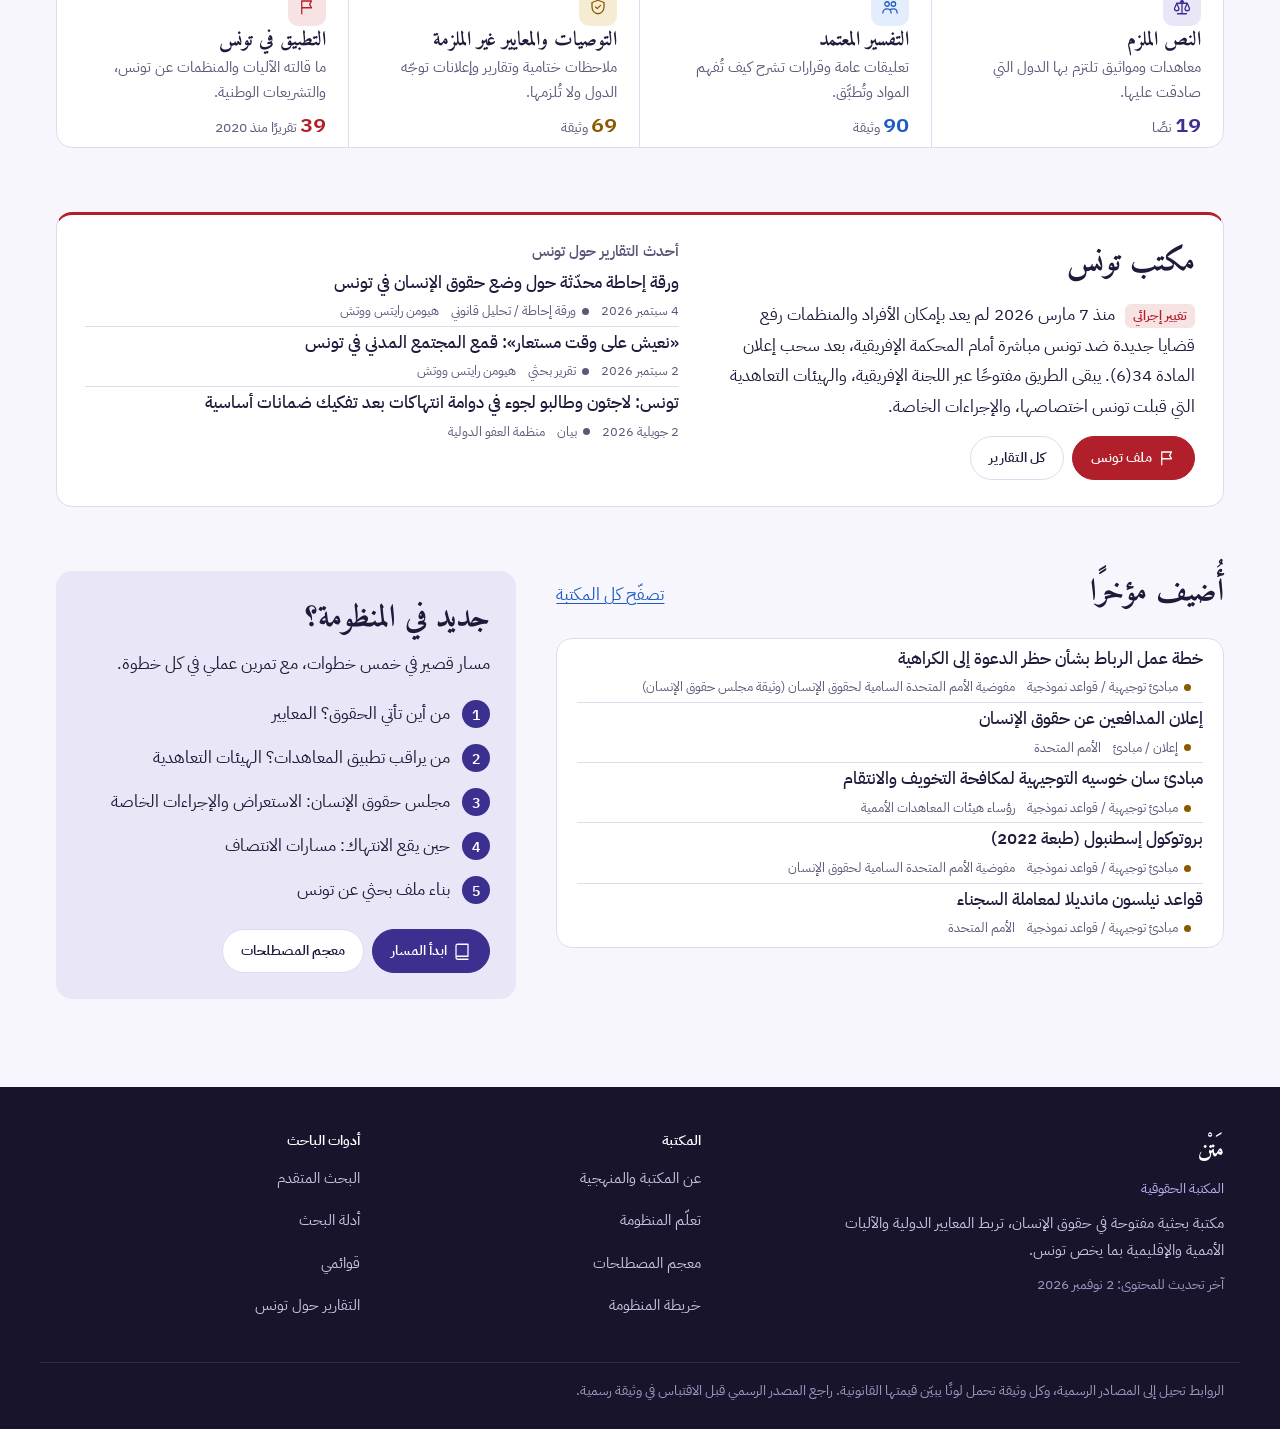
==== commit d2fb6871: "Add Tunisia rights history page (50 verified milestones) New route #tunisia-history: vertical spine " ====
--- a/index.html
+++ b/index.html
@@ -14,7 +14,7 @@
 <meta property="og:title" content="مَتْن · من المعايير الدولية إلى واقع حقوق الإنسان في تونس">
 <meta property="og:description" content="مكتبة مفتوحة بالعربية في حقوق الإنسان: المعاهدات وتفسيرها، والآليات الأممية والإقليمية، و25 حقًا مفهرسًا، وملف تونس وتقارير حقوقية متحقق منها منذ 2020.">
 <meta property="og:url" content="https://jaghaylen-byte.github.io/youngbibliolab-/">
-<meta property="og:image" content="https://jaghaylen-byte.github.io/youngbibliolab-/assets/img/og-card.jpg?v=202611041600">
+<meta property="og:image" content="https://jaghaylen-byte.github.io/youngbibliolab-/assets/img/og-card.jpg?v=202611051041">
 <meta property="og:image:width" content="1200">
 <meta property="og:image:height" content="630">
 <meta property="og:image:alt" content="مَتْن، المكتبة الحقوقية: من المعايير الدولية إلى واقع حقوق الإنسان في تونس">
@@ -28,8 +28,8 @@
 <link rel="preconnect" href="https://fonts.gstatic.com" crossorigin>
 <link rel="stylesheet" href="https://fonts.googleapis.com/css2?family=Amiri:wght@400;700&family=IBM+Plex+Mono:wght@400;500&family=IBM+Plex+Sans+Arabic:wght@400;500;600&display=swap">
 <script>document.documentElement.classList.add("intro-on")</script>
-<link rel="stylesheet" href="assets/css/style.css?v=202611041600">
-<link rel="stylesheet" href="assets/css/intro.css?v=202611041600">
+<link rel="stylesheet" href="assets/css/style.css?v=202611051041">
+<link rel="stylesheet" href="assets/css/intro.css?v=202611051041">
 </head>
 <body>
 <div id="intro" class="intro" role="button" tabindex="0" aria-label="مرحباً بالباحثين والباحثات. انقر على الشاشة للدخول إلى المكتبة">
@@ -109,7 +109,7 @@
 <nav class="bottombar" id="bottombar" aria-label="التنقل السريع"></nav>
 <div id="sheet" hidden></div>
 <div id="toast" class="toast" role="status" aria-live="polite" hidden></div>
-<script src="assets/js/intro.js?v=202611041600" defer></script>
-<script src="assets/js/app.js?v=202611041600" defer></script>
+<script src="assets/js/intro.js?v=202611051041" defer></script>
+<script src="assets/js/app.js?v=202611051041" defer></script>
 </body>
 </html>
--- a/assets/css/style.css
+++ b/assets/css/style.css
@@ -816,3 +816,94 @@
 .brand-text b { font-size: 26px; letter-spacing: 0; }
 .brand-text small { direction: rtl; text-align: right; font-size: 13px; }
 .foot-sub { display: block; color: #b9b3f0; font-size: 14px; margin-top: -2px; }
+
+/* ===== v3.4 Tunisia rights history: one spine; fill = revealed entries ===== */
+.hist { --h-un: var(--bind); --h-au: var(--soft); --h-nat: var(--tn); --h-ctx: var(--muted); --h-col: 150px; --ease: cubic-bezier(.16, 1, .3, 1); }
+.hist .h-head { display: grid; gap: 12px; padding-block: 8px 18px; }
+.hist .h-head h1 { font-family: var(--f-display); font-weight: 700; font-size: clamp(32px, 4.4vw, 50px); line-height: 1.3; margin: 0; text-wrap: balance; }
+.hist .h-head h1 span { color: var(--tn); }
+.hist .lede { color: var(--muted); max-width: 64ch; margin: 0; font-size: 17px; }
+.hist .facts { display: flex; flex-wrap: wrap; gap: 6px 22px; font-size: 14px; color: var(--muted); }
+.hist .facts b { color: var(--ink); font-weight: 600; }
+.hist .h-ctrl { position: sticky; top: calc(var(--mast-h, 60px) + env(safe-area-inset-top, 0px)); z-index: 5; background: var(--bg); border-bottom: 1px solid var(--line); padding-block: 10px; display: flex; flex-wrap: wrap; gap: 8px 16px; align-items: center; }
+.hist .h-grp { display: flex; gap: 6px; flex-wrap: wrap; min-width: 0; }
+.hist .h-grp .chip { min-height: 36px; }
+.hist .h-grp .chip:disabled { opacity: .4; cursor: default; }
+.hist .chip[aria-pressed="true"] { background: var(--ink); color: var(--surface); border-color: var(--ink); }
+.hist .sw { width: 9px; height: 9px; border-radius: 50%; display: inline-block; }
+.hist .h-eras { margin-inline-start: auto; }
+.hist .h-prog { font-size: 13px; color: var(--muted); min-width: 7ch; }
+.hist .h-keys { font-size: 13px; color: var(--muted); margin: 14px 0 0; }
+.hist kbd { font: inherit; font-size: 12px; border: 1px solid var(--line); border-radius: 5px; padding: 0 6px; background: var(--surface); color: var(--ink); }
+.hist .h-tl { position: relative; padding-block: 26px 60px; }
+.hist .h-spine { position: absolute; top: 26px; bottom: 60px; inset-inline-start: var(--h-col); width: 2px; background: var(--line); border-radius: 2px; }
+.hist .h-spine i { position: absolute; top: 0; inset-inline: 0; height: 0; background: var(--tn); border-radius: 2px; transition: height .7s var(--ease); }
+.hist .h-era { position: relative; display: grid; grid-template-columns: var(--h-col) minmax(0, 1fr); margin: 34px 0 18px; scroll-margin-top: calc(var(--mast-h, 60px) + 80px); }
+.hist .h-era:first-of-type { margin-top: 0; }
+.hist .h-era[hidden], .hist .h-ev[hidden] { display: none !important; }
+.hist .h-era h2 { grid-column: 2; margin: 0; padding-inline-start: 34px; font-family: var(--f-display); font-weight: 700; font-size: 26px; line-height: 1.4; }
+.hist .h-era h2 small { font-family: var(--f-body); font-size: .6em; font-weight: 500; color: var(--muted); }
+.hist .h-era p { grid-column: 2; margin: 2px 0 0; padding-inline-start: 34px; color: var(--muted); font-size: 14.5px; max-width: 62ch; }
+.hist .h-era::before { content: ""; position: absolute; inset-inline-start: calc(var(--h-col) - 6px); top: 12px; width: 14px; height: 14px; border-radius: 4px; background: var(--bg); border: 2px solid var(--ink); transform: rotate(45deg); }
+.hist .h-ev { position: relative; display: grid; grid-template-columns: var(--h-col) minmax(0, 1fr); margin-bottom: 14px; scroll-margin-top: calc(var(--mast-h, 60px) + 100px); transition: opacity .6s var(--ease), transform .6s var(--ease); }
+.hist .h-yr { padding-inline-end: 26px; text-align: end; padding-top: 12px; }
+.hist .h-yr b { display: block; font-family: var(--f-display); font-weight: 700; font-size: 30px; line-height: 1.1; }
+.hist .h-yr small { display: block; font-size: 12.5px; color: var(--muted); line-height: 1.5; margin-top: 4px; }
+.hist .h-dot { position: absolute; inset-inline-start: calc(var(--h-col) - 6px); top: 24px; width: 14px; height: 14px; border-radius: 50%; background: var(--surface); border: 3px solid var(--c); transition: background-color .4s var(--ease); }
+.hist .h-ev.in .h-dot { background: var(--c); }
+.hist .h-cd { margin-inline-start: 34px; background: var(--surface); border: 1px solid var(--line); border-radius: 14px; padding: 16px 18px; display: grid; grid-template-columns: auto minmax(0, 1fr); gap: 4px 14px; transition: border-color .2s var(--ease); }
+.hist .h-cd:hover, .hist .h-cd:focus-visible { border-color: var(--c); }
+.hist .h-cd:focus-visible { outline: 2px solid var(--accent); outline-offset: 3px; }
+.hist .h-av { width: 40px; height: 40px; border-radius: 50%; display: grid; place-items: center; background: var(--c); color: var(--surface); font-size: 10.5px; font-weight: 600; direction: ltr; grid-row: span 3; }
+.hist .h-cd h3 { margin: 0; font-family: var(--f-body); font-size: 17px; font-weight: 600; line-height: 1.55; text-wrap: balance; }
+.hist .h-tags { display: flex; gap: 6px; flex-wrap: wrap; font-size: 12px; }
+.hist .h-tag { border-radius: 999px; padding: 0 9px; line-height: 1.9; background: color-mix(in srgb, var(--c) 13%, transparent); color: var(--c); font-weight: 500; }
+.hist .h-tag.k { background: transparent; border: 1px solid var(--line); color: var(--muted); }
+.hist .h-body { grid-column: 2; margin: 4px 0 0; max-width: 68ch; }
+.hist .h-why { grid-column: 2; margin: 8px 0 0; padding-top: 8px; border-top: 1px dashed var(--line); color: var(--muted); font-size: 14.5px; max-width: 68ch; }
+.hist .h-why b { color: var(--ink); font-weight: 600; }
+.hist .h-lib { grid-column: 2; display: flex; gap: 6px; flex-wrap: wrap; margin-top: 8px; }
+.hist .h-lib a { font-size: 13px; color: var(--link); text-decoration: none; border: 1px solid var(--line); border-radius: 8px; padding: 4px 10px; min-height: 32px; display: inline-flex; align-items: center; }
+.hist .h-lib a:hover { border-color: var(--link); }
+.hist .h-ev.ctx .h-cd { background: transparent; border-style: dashed; }
+.hist .h-ev.ctx .h-av { color: var(--bg); }
+.hist .h-ev.big h3 { font-size: 18.5px; }
+.hist .h-ev.big .h-dot { width: 18px; height: 18px; inset-inline-start: calc(var(--h-col) - 8px); top: 22px; }
+.hist .h-ev.wait { opacity: .28; transform: translateY(14px); }
+.hist .h-src { border-top: 1px solid var(--line); padding-block: 22px 10px; font-size: 14px; color: var(--muted); }
+.hist .h-src b { color: var(--ink); }
+.hist .h-src p { margin: 4px 0 8px; max-width: 72ch; }
+.hist .h-src ul { margin: 0; padding-inline-start: 18px; }
+.hist .h-src a { color: var(--link); }
+.hist .h-back { margin-top: 16px; }
+@media (max-width: 760px) {
+  .hist { --h-col: 0px; }
+  .hist .h-spine { inset-inline-start: 7px; }
+  .hist .h-era, .hist .h-ev { grid-template-columns: minmax(0, 1fr); }
+  .hist .h-era h2, .hist .h-era p { grid-column: 1; padding-inline-start: 30px; }
+  .hist .h-era h2 { font-size: 22px; }
+  .hist .h-era p { font-size: 14px; }
+  .hist .h-era::before, .hist .h-dot { inset-inline-start: 1px; }
+  .hist .h-ev.big .h-dot { inset-inline-start: -1px; top: 6px; }
+  .hist .h-yr { text-align: start; padding: 0 30px 6px 0; display: flex; align-items: baseline; gap: 10px; }
+  .hist .h-yr b { font-size: 24px; }
+  .hist .h-dot { top: 8px; }
+  .hist .h-cd { margin-inline-start: 30px; padding: 14px; grid-template-columns: minmax(0, 1fr); }
+  .hist .h-av { grid-row: auto; width: 34px; height: 34px; font-size: 9.5px; }
+  .hist .h-body, .hist .h-why, .hist .h-lib { grid-column: 1; }
+  .hist .h-eras { margin-inline-start: 0; }
+  .hist .h-ctrl { gap: 8px; }
+  .hist .h-grp { flex-wrap: nowrap; overflow-x: auto; scrollbar-width: none; max-width: 100%; }
+  .hist .h-grp::-webkit-scrollbar { display: none; }
+  .hist .h-grp .chip { flex: none; }
+  .hist .h-keys, .hist .h-prog { display: none; }
+}
+@media (prefers-reduced-motion: reduce) {
+  .hist .h-spine, .hist .h-dot, .hist .h-era::before { display: none; }
+  .hist .h-ev.wait { opacity: 1; transform: none; }
+  .hist .h-ev, .hist .h-era { grid-template-columns: minmax(0, 1fr); transition: none; }
+  .hist .h-era h2, .hist .h-era p { grid-column: 1; padding-inline-start: 0; }
+  .hist .h-yr { text-align: start; display: flex; gap: 10px; align-items: baseline; padding: 0 0 4px; }
+  .hist .h-cd { margin-inline-start: 0; }
+}
+@media print { .hist .h-ctrl, .hist .h-keys, .hist .h-spine, .hist .h-dot { display: none !important; } .hist .h-ev.wait { opacity: 1; transform: none; } }
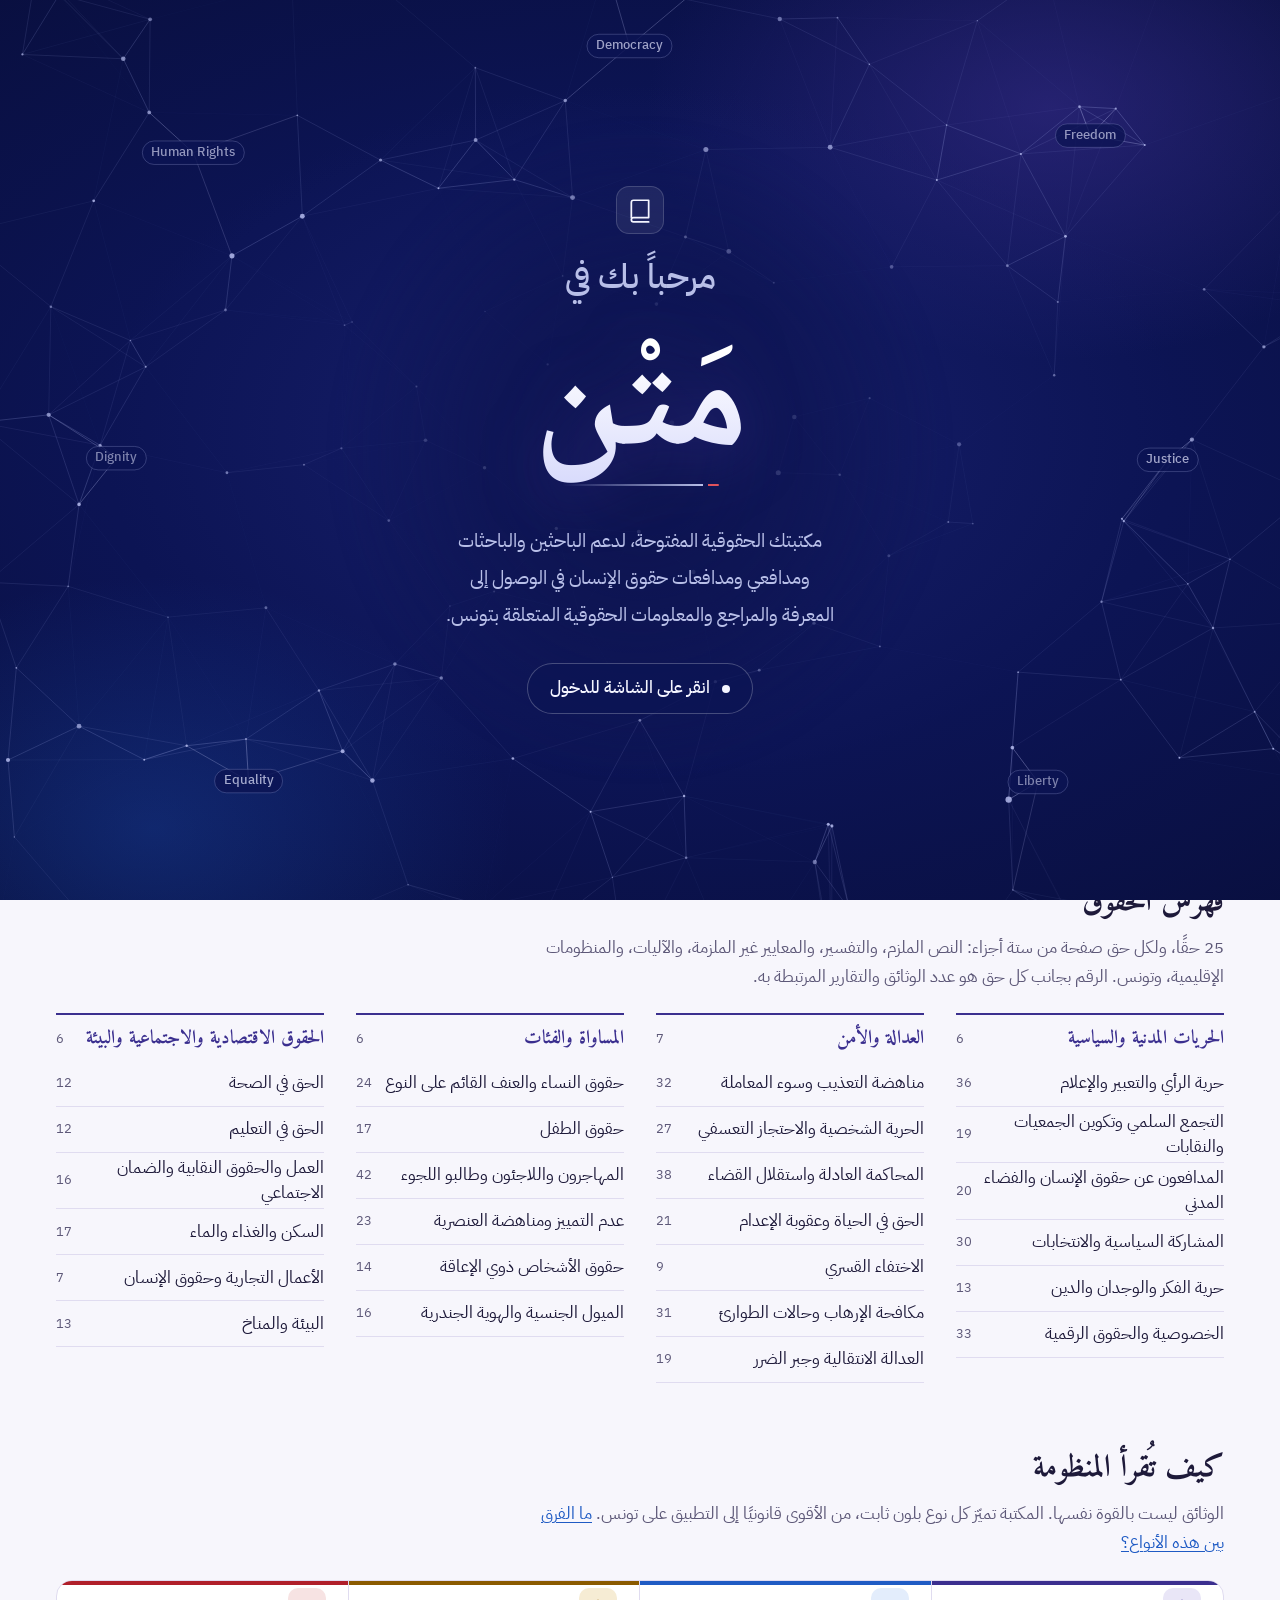
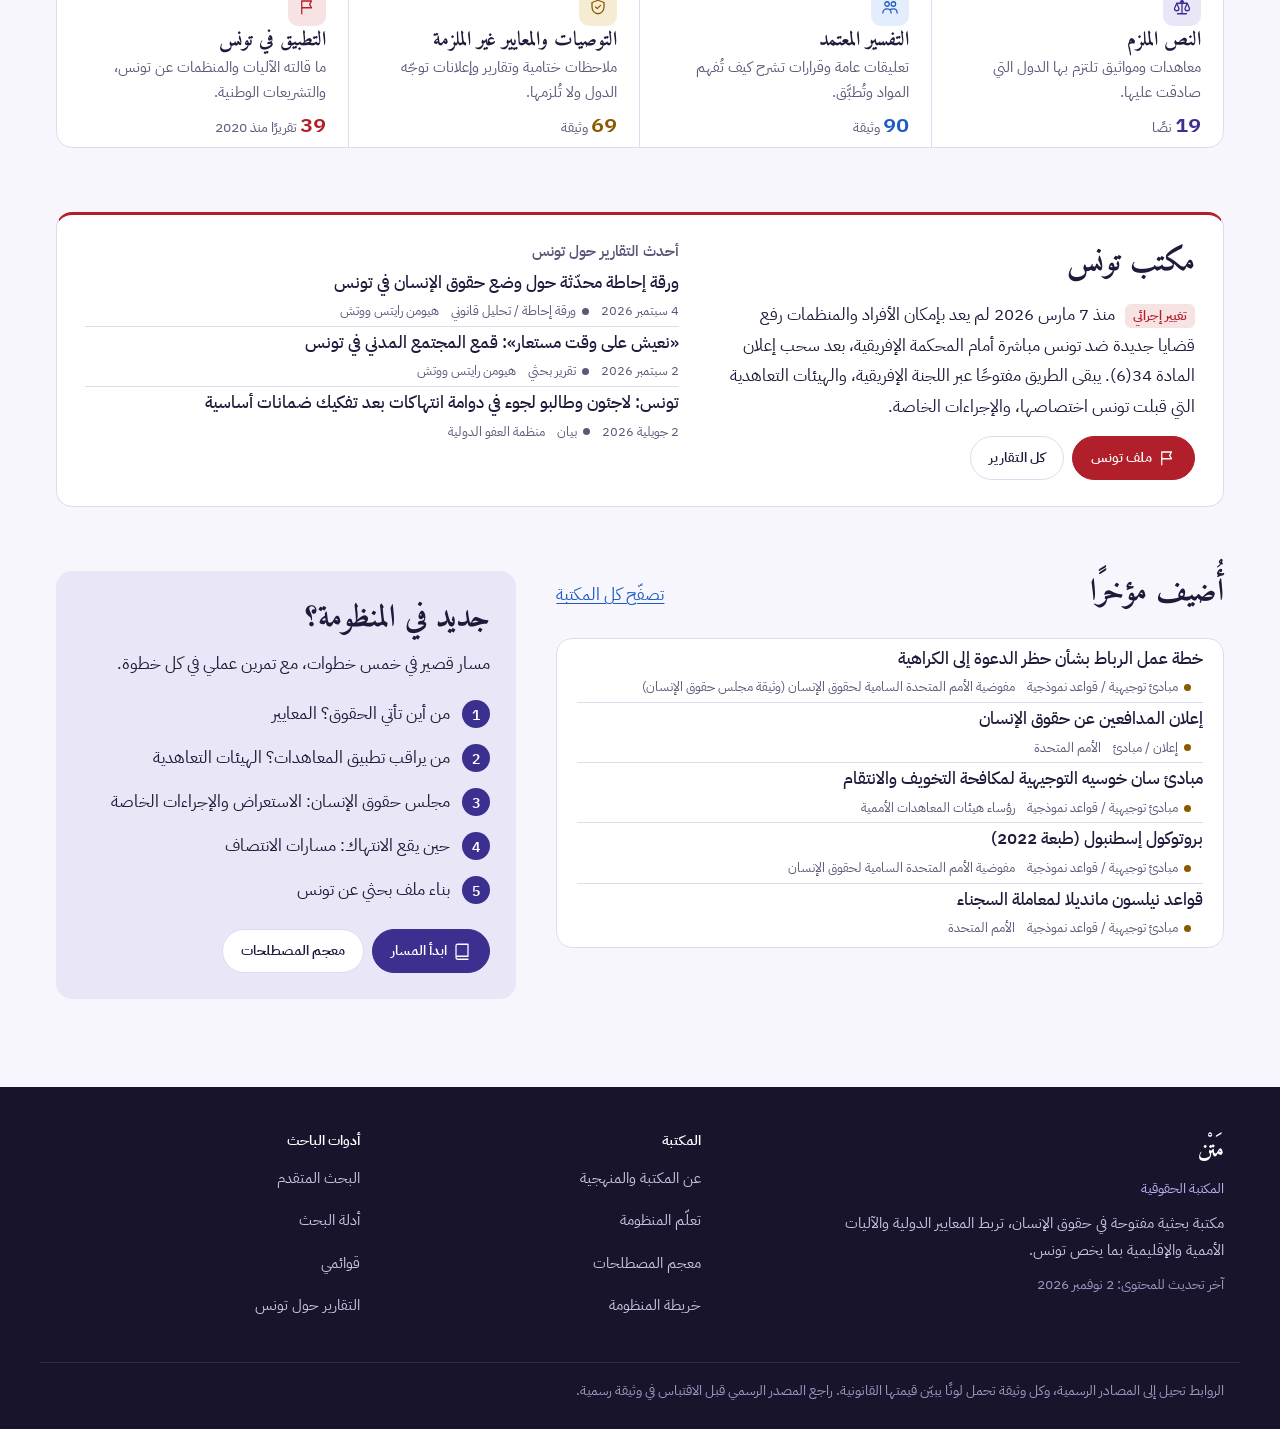
==== commit 791c9d2c: "Redesign intro: new welcome text, livelier network, staged reveal Title «مرحباً بك في مَتْن» with th" ====
--- a/index.html
+++ b/index.html
@@ -14,7 +14,7 @@
 <meta property="og:title" content="مَتْن · من المعايير الدولية إلى واقع حقوق الإنسان في تونس">
 <meta property="og:description" content="مكتبة مفتوحة بالعربية في حقوق الإنسان: المعاهدات وتفسيرها، والآليات الأممية والإقليمية، و25 حقًا مفهرسًا، وملف تونس وتقارير حقوقية متحقق منها منذ 2020.">
 <meta property="og:url" content="https://jaghaylen-byte.github.io/youngbibliolab-/">
-<meta property="og:image" content="https://jaghaylen-byte.github.io/youngbibliolab-/assets/img/og-card.jpg?v=202611051041">
+<meta property="og:image" content="https://jaghaylen-byte.github.io/youngbibliolab-/assets/img/og-card.jpg?v=202611051434">
 <meta property="og:image:width" content="1200">
 <meta property="og:image:height" content="630">
 <meta property="og:image:alt" content="مَتْن، المكتبة الحقوقية: من المعايير الدولية إلى واقع حقوق الإنسان في تونس">
@@ -26,18 +26,18 @@
 <script type="application/ld+json">{"@context": "https://schema.org", "@type": "WebSite", "name": "مَتْن · المكتبة الحقوقية", "alternateName": ["Matn", "Matn · Human Rights Library"], "slogan": "من المعايير الدولية إلى واقع حقوق الإنسان في تونس", "url": "https://jaghaylen-byte.github.io/youngbibliolab-/", "inLanguage": "ar", "description": "مكتبة مفتوحة بالعربية في حقوق الإنسان: المعاهدات وتفسيرها، والآليات الأممية والإقليمية، و25 حقًا مفهرسًا، وملف تونس وتقارير حقوقية متحقق منها منذ 2020.", "about": [{"@type": "Thing", "name": "حقوق الإنسان"}, {"@type": "Place", "name": "تونس"}], "audience": {"@type": "Audience", "audienceType": "باحثون وباحثات وناشطون في حقوق الإنسان"}}</script>
 <link rel="preconnect" href="https://fonts.googleapis.com">
 <link rel="preconnect" href="https://fonts.gstatic.com" crossorigin>
-<link rel="stylesheet" href="https://fonts.googleapis.com/css2?family=Amiri:wght@400;700&family=IBM+Plex+Mono:wght@400;500&family=IBM+Plex+Sans+Arabic:wght@400;500;600&display=swap">
+<link rel="stylesheet" href="https://fonts.googleapis.com/css2?family=Amiri:wght@400;700&family=IBM+Plex+Mono:wght@400;500&family=IBM+Plex+Sans+Arabic:wght@400;500;600&family=Noto+Naskh+Arabic:wght@700&display=swap">
 <script>document.documentElement.classList.add("intro-on")</script>
-<link rel="stylesheet" href="assets/css/style.css?v=202611051041">
-<link rel="stylesheet" href="assets/css/intro.css?v=202611051041">
+<link rel="stylesheet" href="assets/css/style.css?v=202611051434">
+<link rel="stylesheet" href="assets/css/intro.css?v=202611051434">
 </head>
 <body>
-<div id="intro" class="intro" role="button" tabindex="0" aria-label="مرحباً بالباحثين والباحثات. انقر على الشاشة للدخول إلى المكتبة">
+<div id="intro" class="intro" role="button" tabindex="0" aria-label="مرحباً بك في مَتْن. انقر على الشاشة للدخول إلى المكتبة">
   <canvas aria-hidden="true"></canvas>
   <div class="intro-text">
     <span class="intro-mark" aria-hidden="true"><svg viewBox="0 0 24 24"><path d="M4 19V5a2 2 0 0 1 2-2h14v16H6a2 2 0 0 0-2 2 2 2 0 0 0 2 2h14"/></svg></span>
-    <p class="intro-title">مرحباً بالباحثين والباحثات</p>
-    <p class="intro-sub">مَتْن · المكتبة الحقوقية</p>
+    <p class="intro-title"><span class="intro-hello">مرحباً بك في</span><span class="intro-brand">مَتْن</span></p>
+    <p class="intro-sub">مكتبتك الحقوقية المفتوحة، لدعم الباحثين والباحثات ومدافعي ومدافعات حقوق الإنسان في الوصول إلى المعرفة والمراجع والمعلومات الحقوقية المتعلقة بتونس.</p>
     <p class="intro-hint"><span class="dot" aria-hidden="true"></span>انقر على الشاشة للدخول</p>
   </div>
 </div>
@@ -109,7 +109,7 @@
 <nav class="bottombar" id="bottombar" aria-label="التنقل السريع"></nav>
 <div id="sheet" hidden></div>
 <div id="toast" class="toast" role="status" aria-live="polite" hidden></div>
-<script src="assets/js/intro.js?v=202611051041" defer></script>
-<script src="assets/js/app.js?v=202611051041" defer></script>
+<script src="assets/js/intro.js?v=202611051434" defer></script>
+<script src="assets/js/app.js?v=202611051434" defer></script>
 </body>
 </html>
--- a/assets/css/intro.css
+++ b/assets/css/intro.css
@@ -1,61 +1,98 @@
-/* الشاشة الافتتاحية: طبقة مستقلة فوق الموقع، تُزال بعد النقر. */
+/* الشاشة الافتتاحية: طبقة مستقلة فوق الموقع، تُزال بعد النقر.
+   «مَتْن» هي المركز، والشبكة تحيط بها وتخفّ خلف النص. */
 .intro {
-  --i-bg: #101c6f;
-  --i-deep: #061a3a;
-  --i-mid: #0b3a7a;
-  --i-glow: #2f7de1;
-  --i-ink: #f2f7ff;
-  --i-soft: #b9c3ee;
-  position: fixed; inset: 0; z-index: 100;
-  display: grid; place-items: center;
-  background: var(--i-bg);
-  color: var(--i-ink);
-  cursor: pointer; overflow: hidden;
-  -webkit-tap-highlight-color: transparent;
-  transition: opacity .9s ease, transform 1.1s cubic-bezier(.2,.7,.2,1), filter .9s ease, visibility 0s linear 1.1s;
+  --i-edge: #060a2a;      /* outer night */
+  --i-base: #0c1454;      /* site header blue, deepened */
+  --i-core: #18206e;      /* lit centre behind the text */
+  --i-violet: #3b2f8f;    /* site accent */
+  --i-ink: #f4f5ff;
+  --i-soft: #b8bfe8;
+  --i-line: #a9b2ee;
+  --i-tn: #e0525c;        /* Tunisia red, used once */
+  --f-brand: "Noto Naskh Arabic", "Amiri", "Traditional Arabic", serif;
+  --f-body: "IBM Plex Sans Arabic", "Segoe UI", Tahoma, sans-serif;
+  --ease: cubic-bezier(.22, .8, .24, 1);
+}
+
+.intro {
+  position: fixed; inset: 0; z-index: 100; display: grid; place-items: center;
+  color: var(--i-ink); cursor: pointer; overflow: hidden; -webkit-tap-highlight-color: transparent;
+  background:
+    radial-gradient(60% 55% at 50% 48%, var(--i-core) 0%, transparent 70%),
+    radial-gradient(45% 40% at 82% 12%, color-mix(in srgb, var(--i-violet) 55%, transparent) 0%, transparent 70%),
+    radial-gradient(40% 40% at 12% 92%, color-mix(in srgb, #1f5bc4 30%, transparent) 0%, transparent 70%),
+    radial-gradient(120% 100% at 50% 50%, var(--i-base) 35%, var(--i-edge) 100%);
+  transition: opacity .9s ease, transform 1.1s var(--ease), filter .9s ease, visibility 0s linear 1.1s;
 }
 .intro:focus-visible { outline: 3px solid var(--i-soft); outline-offset: -8px; }
 .intro canvas { position: absolute; inset: 0; width: 100%; height: 100%; display: block; }
+
 .intro-text {
-  position: relative; z-index: 1; text-align: center; display: grid; gap: 22px; justify-items: center;
-  padding: 0 max(20px, env(safe-area-inset-left, 0px)); pointer-events: none;
+  position: relative; z-index: 1; text-align: center; display: grid; justify-items: center;
+  padding-block: 0; padding-left: max(20px, env(safe-area-inset-left, 0px)); padding-right: max(20px, env(safe-area-inset-right, 0px));
+  pointer-events: none;
 }
+/* soft halo that keeps the text readable over the network */
+.intro-text::before { content: ""; position: absolute; inset: -12% -6%; z-index: -1; background: radial-gradient(closest-side, rgb(10 16 70 / .78), rgb(10 16 70 / .45) 55%, transparent); filter: blur(8px); }
+
 .intro-mark {
-  width: 56px; height: 56px; border-radius: 14px; display: grid; place-items: center;
-  background: rgb(255 255 255 / .08); border: 1px solid rgb(255 255 255 / .18);
-  opacity: 0; animation: intro-in 1s ease .2s forwards;
+  width: 48px; height: 48px; border-radius: 13px; display: grid; place-items: center; margin-bottom: 26px;
+  background: rgb(255 255 255 / .07); border: 1px solid rgb(255 255 255 / .16);
+  opacity: 0; animation: i-fade .9s ease .15s forwards;
 }
-.intro-mark svg { width: 30px; height: 30px; stroke: var(--i-ink); fill: none; stroke-width: 1.6; stroke-linecap: round; stroke-linejoin: round; }
-.intro-title {
-  margin: 0; font-family: "Reem Kufi", "IBM Plex Sans Arabic", "Segoe UI", Tahoma, sans-serif; font-weight: 600;
-  font-size: clamp(34px, 7.4vw, 76px); line-height: 1.2; letter-spacing: 0; text-wrap: balance;
-  text-shadow: 0 2px 24px rgb(16 28 111 / .9), 0 0 2px rgb(16 28 111 / .9);
-  opacity: 0; transform: translateY(18px); filter: blur(6px);
-  animation: intro-title 1.4s cubic-bezier(.2,.7,.2,1) .45s forwards;
+.intro-mark svg { width: 26px; height: 26px; stroke: var(--i-ink); fill: none; stroke-width: 1.6; stroke-linecap: round; stroke-linejoin: round; }
+
+.intro-title { margin: 0; display: grid; justify-items: center; line-height: 1; }
+.intro-hello {
+  font-family: var(--f-body); font-weight: 500; font-size: clamp(20px, 3vw, 34px); color: var(--i-soft); letter-spacing: 0;
+  opacity: 0; transform: translateY(14px); animation: i-up 1s var(--ease) .5s forwards;
 }
-.intro-sub { margin: -8px 0 0; font-family: "IBM Plex Sans Arabic", "Segoe UI", Tahoma, sans-serif; font-size: clamp(14px, 1.9vw, 17px); color: var(--i-soft); opacity: 0; animation: intro-in 1s ease 1.2s forwards; }
+.intro-brand {
+  position: relative; font-family: var(--f-brand); font-weight: 700; font-size: clamp(84px, 13vw, 150px); line-height: 1.3;
+  color: var(--i-ink); padding: .22em .1em .04em; margin-top: -.08em;
+  background: linear-gradient(180deg, #ffffff 30%, #cfd2fb 100%); -webkit-background-clip: text; background-clip: text; -webkit-text-fill-color: transparent;
+  filter: drop-shadow(0 6px 28px rgb(59 47 143 / .55));
+  opacity: 0; transform: translateY(22px) scale(.97); animation: i-brand 1.5s var(--ease) .9s forwards;
+}
+/* underline drawn from the right, with one red point: the Tunisian anchor of the library */
+.intro-brand::after {
+  content: ""; position: absolute; inset-inline: 18%; bottom: .2em; height: 2px; border-radius: 2px;
+  background: linear-gradient(270deg, var(--i-tn) 0 7%, transparent 7% 10%, var(--i-soft) 10%, rgb(184 191 232 / 0));
+  transform: scaleX(0); transform-origin: right; animation: i-draw 1.1s var(--ease) 1.7s forwards;
+}
+.intro-sub {
+  margin: 6px 0 0; max-width: 46ch; font-family: var(--f-body); font-size: clamp(15.5px, 1.65vw, 19px); line-height: 1.95; color: var(--i-soft); text-wrap: balance;
+  opacity: 0; transform: translateY(16px); animation: i-up 1.1s var(--ease) 1.85s forwards;
+}
 .intro-hint {
-  margin: 14px 0 0; display: inline-flex; gap: 12px; align-items: center;
-  font-family: "IBM Plex Sans Arabic", "Segoe UI", Tahoma, sans-serif; font-size: clamp(15px, 2vw, 18px); font-weight: 500;
-  padding: 10px 22px; border-radius: 999px; border: 1px solid rgb(255 255 255 / .28); background: rgb(16 28 111 / .75);
-  opacity: 0; animation: intro-in 1s ease 1.8s forwards, intro-pulse 2.4s ease-in-out 2.8s infinite;
+  margin: 30px 0 0; display: inline-flex; gap: 12px; align-items: center;
+  font-family: var(--f-body); font-size: clamp(14.5px, 1.7vw, 16.5px); font-weight: 500;
+  padding: 10px 22px; border-radius: 999px; border: 1px solid rgb(255 255 255 / .24); background: rgb(12 20 84 / .7);
+  opacity: 0; animation: i-fade .9s ease 2.6s forwards, i-pulse 2.8s ease-in-out 3.6s infinite;
 }
-.intro-hint .dot { width: 9px; height: 9px; border-radius: 50%; background: var(--i-ink); box-shadow: 0 0 0 0 rgb(242 247 255 / .6); animation: intro-ring 2.4s ease-out 2.8s infinite; }
-@keyframes intro-in { to { opacity: 1; } }
-@keyframes intro-title { to { opacity: 1; transform: none; filter: none; } }
-@keyframes intro-pulse { 0%, 100% { transform: scale(1); border-color: rgb(255 255 255 / .28); } 50% { transform: scale(1.045); border-color: rgb(255 255 255 / .55); } }
-@keyframes intro-ring { 0% { box-shadow: 0 0 0 0 rgb(242 247 255 / .55); } 80%, 100% { box-shadow: 0 0 0 12px rgb(242 247 255 / 0); } }
+.intro-hint .dot { width: 8px; height: 8px; border-radius: 50%; background: var(--i-ink); animation: i-ring 2.8s ease-out 3.6s infinite; }
 
-/* leaving: the curtain lifts and dissolves into the site */
-.intro.leaving { opacity: 0; transform: scale(1.06); filter: blur(8px); visibility: hidden; pointer-events: none; }
-.intro.leaving .intro-text { transition: transform .9s cubic-bezier(.2,.7,.2,1); transform: translateY(-28px); }
+@keyframes i-fade { to { opacity: 1; } }
+@keyframes i-up { to { opacity: 1; transform: none; } }
+@keyframes i-brand { 0% { opacity: 0; transform: translateY(22px) scale(.97); filter: blur(10px) drop-shadow(0 6px 28px rgb(59 47 143 / 0)); } 100% { opacity: 1; transform: none; filter: blur(0) drop-shadow(0 6px 28px rgb(59 47 143 / .55)); } }
+@keyframes i-draw { to { transform: scaleX(1); } }
+@keyframes i-pulse { 0%, 100% { border-color: rgb(255 255 255 / .24); } 50% { border-color: rgb(255 255 255 / .5); } }
+@keyframes i-ring { 0% { box-shadow: 0 0 0 0 rgb(244 245 255 / .5); } 80%, 100% { box-shadow: 0 0 0 11px rgb(244 245 255 / 0); } }
+
+.intro.leaving { opacity: 0; transform: scale(1.05); filter: blur(8px); visibility: hidden; pointer-events: none; }
+.intro.leaving .intro-text { transition: transform .9s var(--ease); transform: translateY(-26px); }
 html.intro-on, html.intro-on body { overflow: hidden; }
 html.intro-skip .intro { display: none; }
 
+@media (max-width: 600px) {
+  .intro-mark { margin-bottom: 18px; }
+  .intro-sub { max-width: 32ch; }
+  .intro-hint { margin-top: 24px; }
+}
 @media (prefers-reduced-motion: reduce) {
   .intro, .intro.leaving .intro-text { transition: opacity .3s linear, visibility 0s linear .3s; }
   .intro.leaving { transform: none; filter: none; }
-  .intro-mark, .intro-title, .intro-sub, .intro-hint { animation: none; opacity: 1; transform: none; filter: none; }
-  .intro-hint .dot { animation: none; }
+  .intro-mark, .intro-hello, .intro-brand, .intro-sub, .intro-hint, .intro-hint .dot, .intro-brand::after { animation: none; opacity: 1; transform: none; }
+  .intro-brand { filter: drop-shadow(0 6px 28px rgb(59 47 143 / .55)); }
 }
 @media print { .intro { display: none; } }
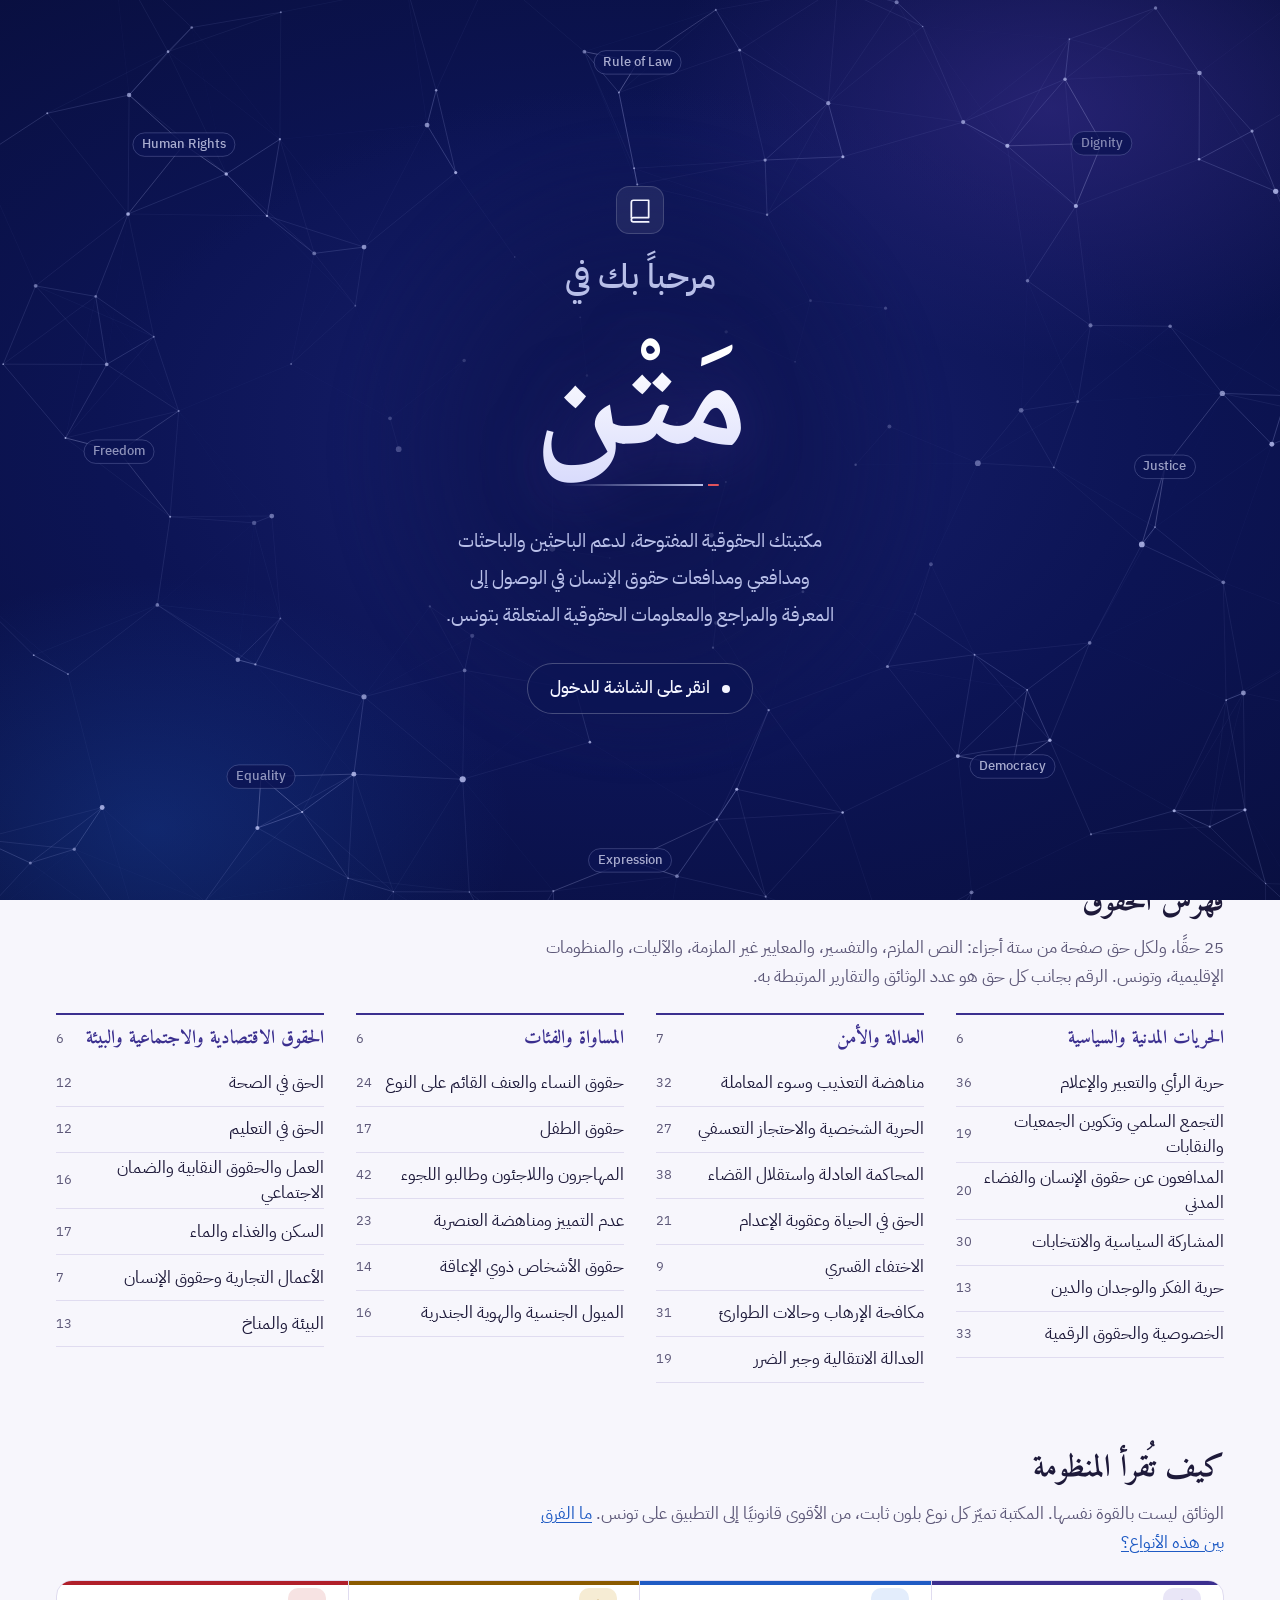
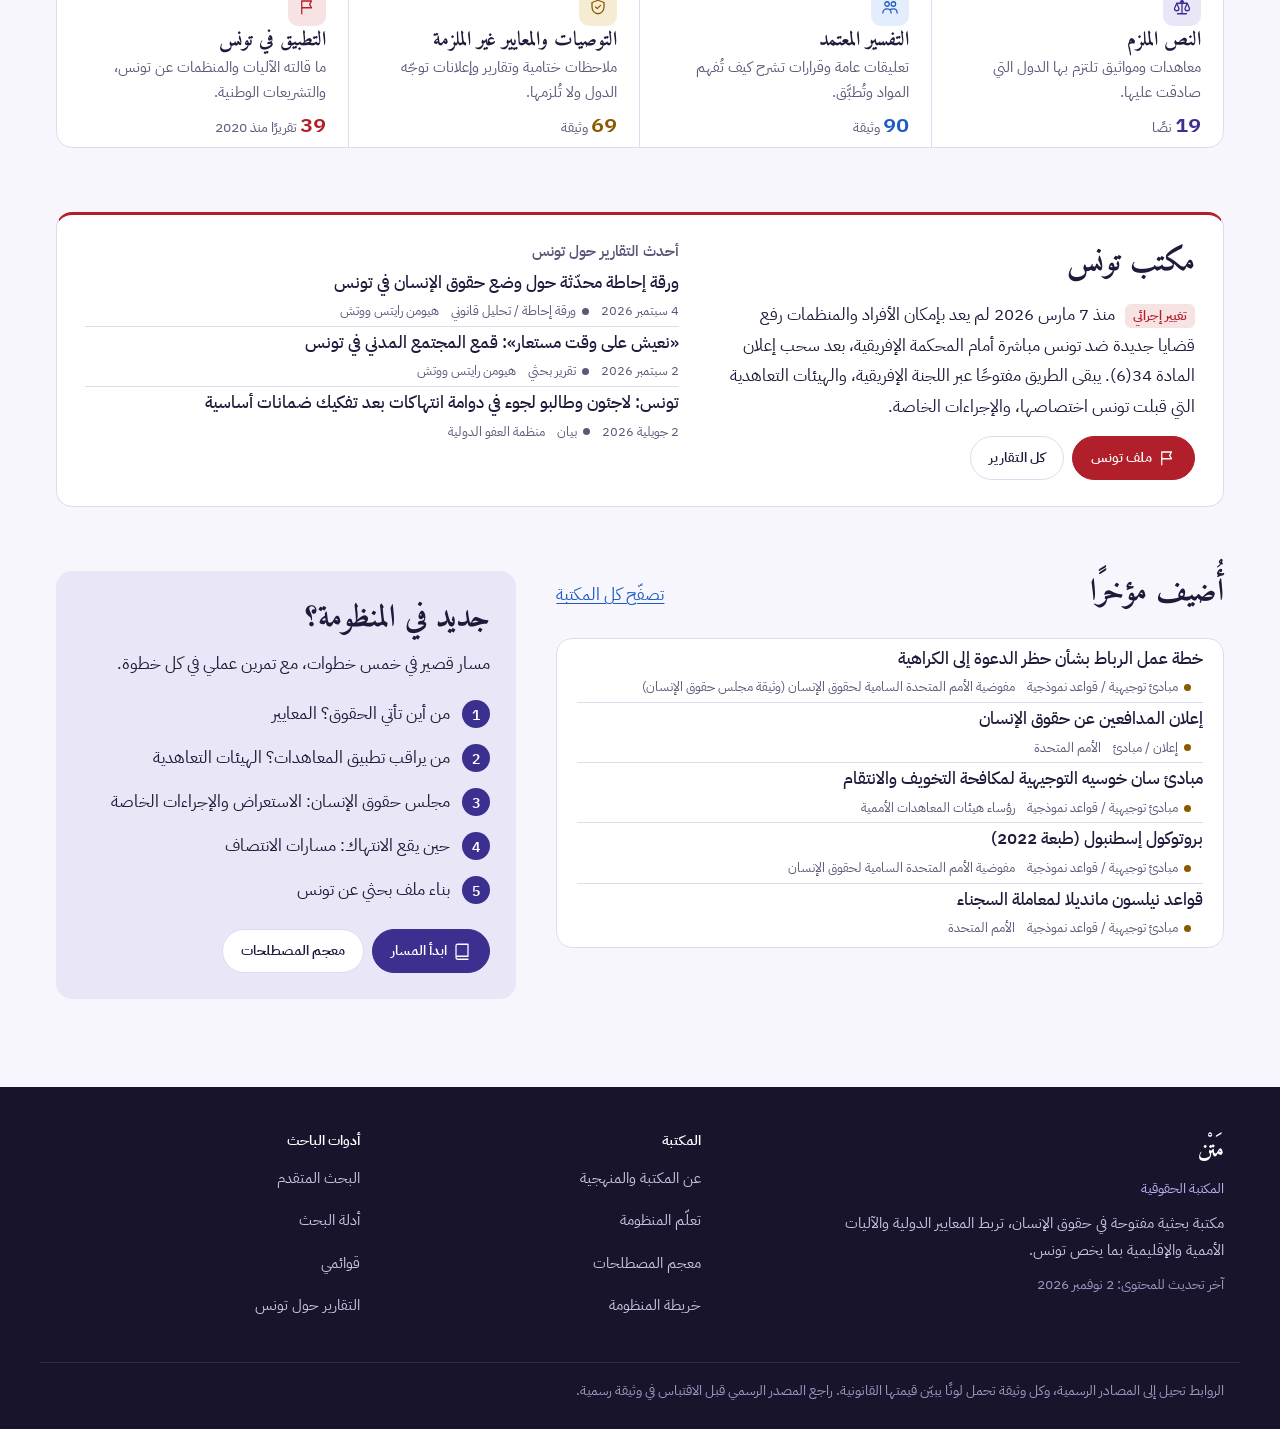
==== commit b77339f7: "Intro: 20 human-rights words rotating in the network Eight words visible on desktop and five on phon" ====
--- a/index.html
+++ b/index.html
@@ -14,7 +14,7 @@
 <meta property="og:title" content="مَتْن · من المعايير الدولية إلى واقع حقوق الإنسان في تونس">
 <meta property="og:description" content="مكتبة مفتوحة بالعربية في حقوق الإنسان: المعاهدات وتفسيرها، والآليات الأممية والإقليمية، و25 حقًا مفهرسًا، وملف تونس وتقارير حقوقية متحقق منها منذ 2020.">
 <meta property="og:url" content="https://jaghaylen-byte.github.io/youngbibliolab-/">
-<meta property="og:image" content="https://jaghaylen-byte.github.io/youngbibliolab-/assets/img/og-card.jpg?v=202611051434">
+<meta property="og:image" content="https://jaghaylen-byte.github.io/youngbibliolab-/assets/img/og-card.jpg?v=202611051539">
 <meta property="og:image:width" content="1200">
 <meta property="og:image:height" content="630">
 <meta property="og:image:alt" content="مَتْن، المكتبة الحقوقية: من المعايير الدولية إلى واقع حقوق الإنسان في تونس">
@@ -28,8 +28,8 @@
 <link rel="preconnect" href="https://fonts.gstatic.com" crossorigin>
 <link rel="stylesheet" href="https://fonts.googleapis.com/css2?family=Amiri:wght@400;700&family=IBM+Plex+Mono:wght@400;500&family=IBM+Plex+Sans+Arabic:wght@400;500;600&family=Noto+Naskh+Arabic:wght@700&display=swap">
 <script>document.documentElement.classList.add("intro-on")</script>
-<link rel="stylesheet" href="assets/css/style.css?v=202611051434">
-<link rel="stylesheet" href="assets/css/intro.css?v=202611051434">
+<link rel="stylesheet" href="assets/css/style.css?v=202611051539">
+<link rel="stylesheet" href="assets/css/intro.css?v=202611051539">
 </head>
 <body>
 <div id="intro" class="intro" role="button" tabindex="0" aria-label="مرحباً بك في مَتْن. انقر على الشاشة للدخول إلى المكتبة">
@@ -109,7 +109,7 @@
 <nav class="bottombar" id="bottombar" aria-label="التنقل السريع"></nav>
 <div id="sheet" hidden></div>
 <div id="toast" class="toast" role="status" aria-live="polite" hidden></div>
-<script src="assets/js/intro.js?v=202611051434" defer></script>
-<script src="assets/js/app.js?v=202611051434" defer></script>
+<script src="assets/js/intro.js?v=202611051539" defer></script>
+<script src="assets/js/app.js?v=202611051539" defer></script>
 </body>
 </html>
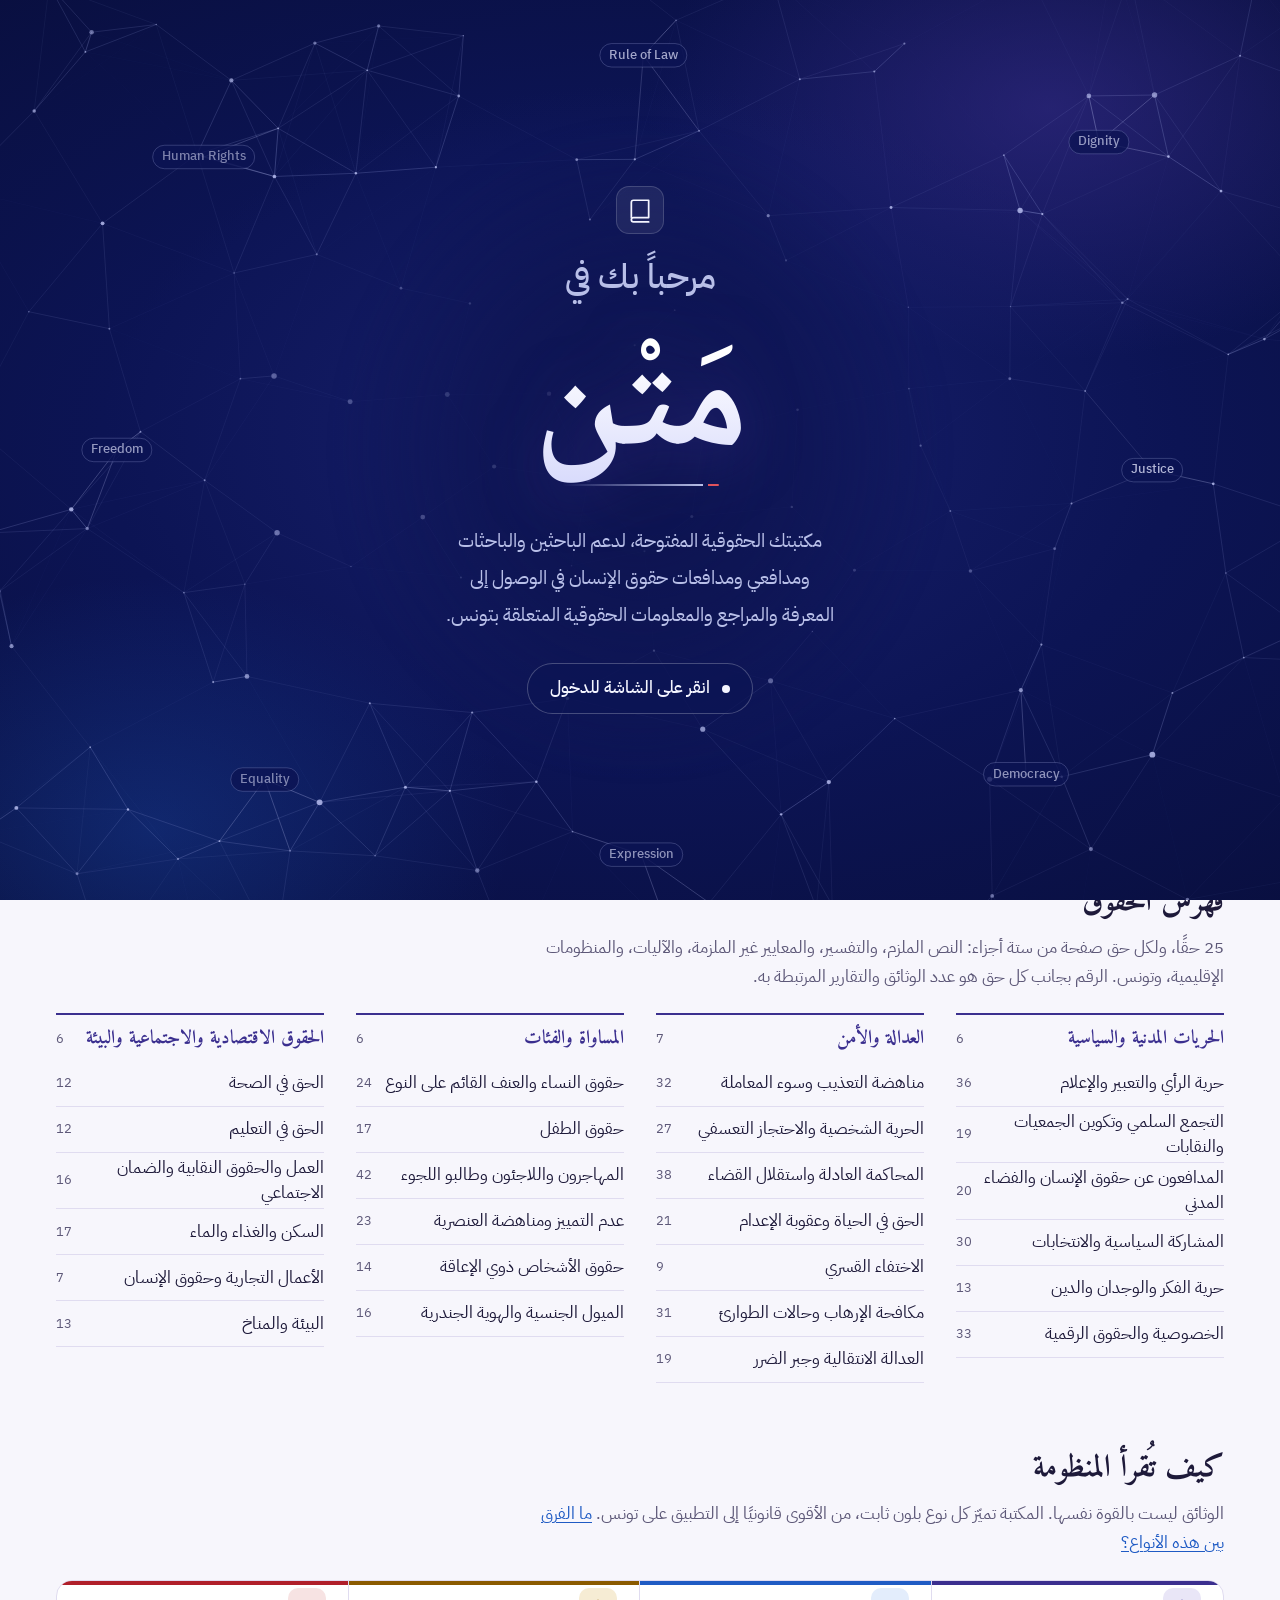
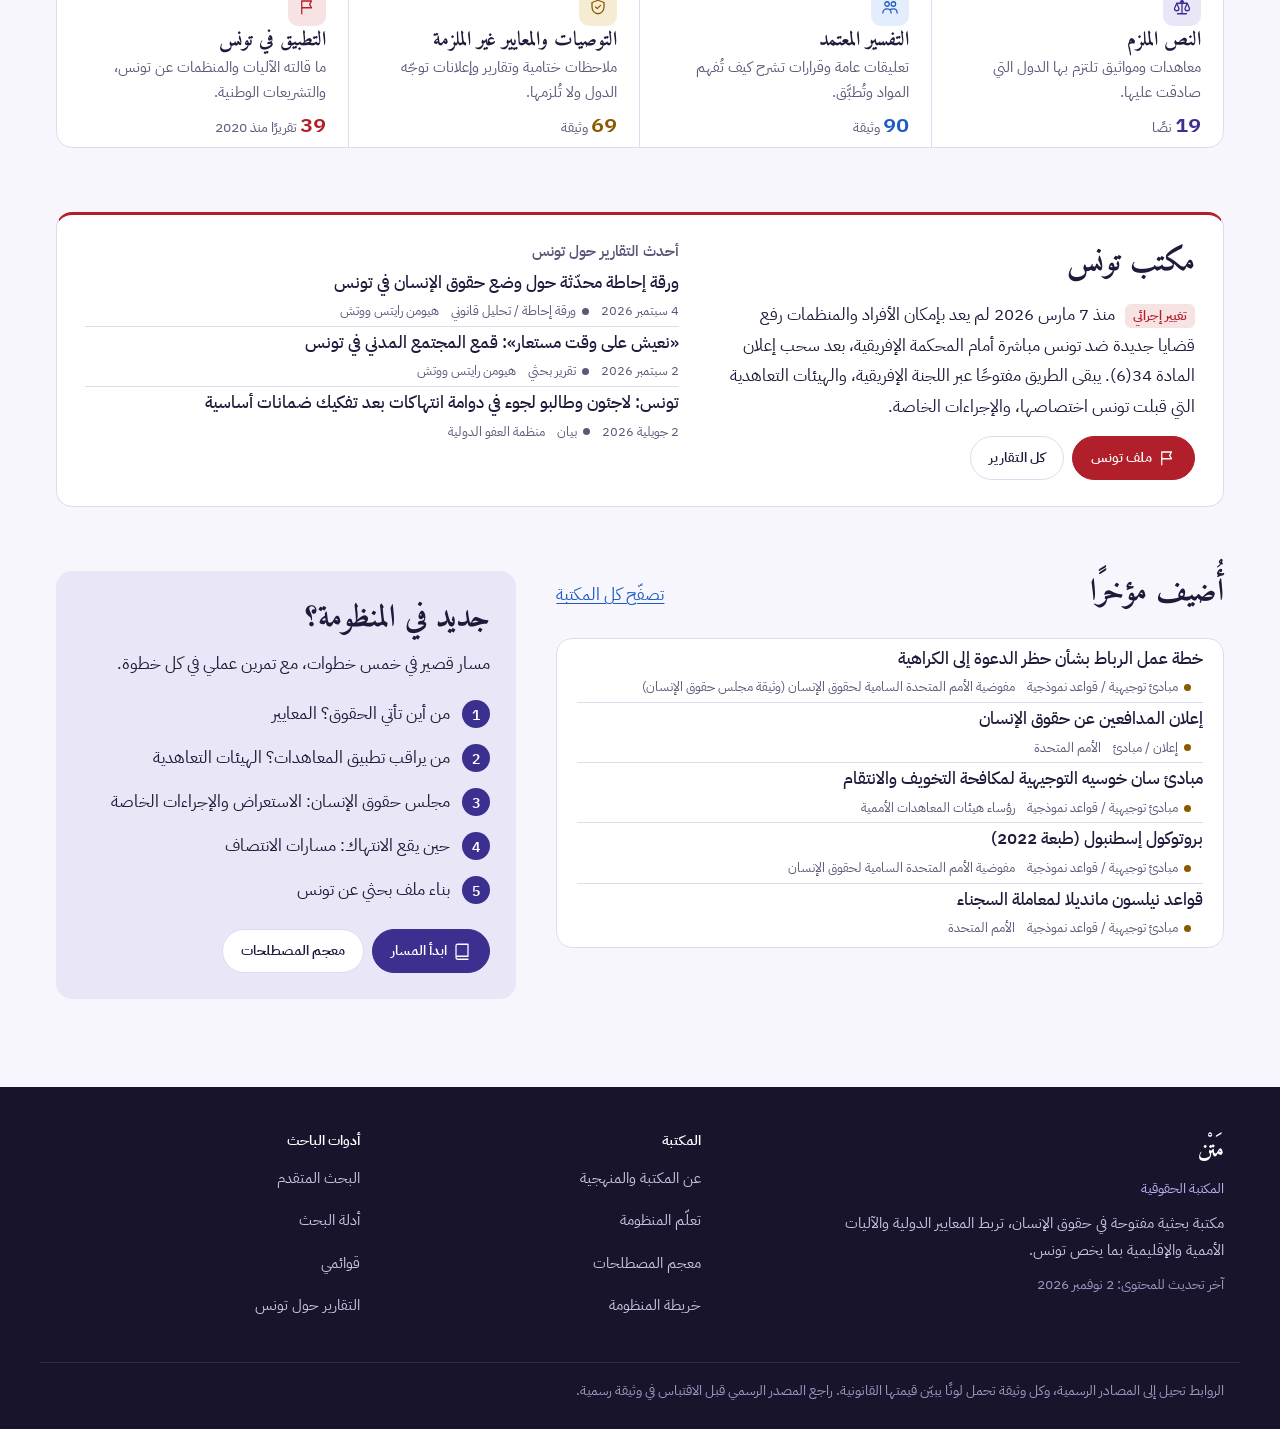
==== commit 402635af: "Legislation library phase 1: by-right and by-text views, law records #laws: official/auxiliary sourc" ====
--- a/index.html
+++ b/index.html
@@ -14,7 +14,7 @@
 <meta property="og:title" content="مَتْن · من المعايير الدولية إلى واقع حقوق الإنسان في تونس">
 <meta property="og:description" content="مكتبة مفتوحة بالعربية في حقوق الإنسان: المعاهدات وتفسيرها، والآليات الأممية والإقليمية، و25 حقًا مفهرسًا، وملف تونس وتقارير حقوقية متحقق منها منذ 2020.">
 <meta property="og:url" content="https://jaghaylen-byte.github.io/youngbibliolab-/">
-<meta property="og:image" content="https://jaghaylen-byte.github.io/youngbibliolab-/assets/img/og-card.jpg?v=202611051539">
+<meta property="og:image" content="https://jaghaylen-byte.github.io/youngbibliolab-/assets/img/og-card.jpg?v=202611051621">
 <meta property="og:image:width" content="1200">
 <meta property="og:image:height" content="630">
 <meta property="og:image:alt" content="مَتْن، المكتبة الحقوقية: من المعايير الدولية إلى واقع حقوق الإنسان في تونس">
@@ -28,8 +28,8 @@
 <link rel="preconnect" href="https://fonts.gstatic.com" crossorigin>
 <link rel="stylesheet" href="https://fonts.googleapis.com/css2?family=Amiri:wght@400;700&family=IBM+Plex+Mono:wght@400;500&family=IBM+Plex+Sans+Arabic:wght@400;500;600&family=Noto+Naskh+Arabic:wght@700&display=swap">
 <script>document.documentElement.classList.add("intro-on")</script>
-<link rel="stylesheet" href="assets/css/style.css?v=202611051539">
-<link rel="stylesheet" href="assets/css/intro.css?v=202611051539">
+<link rel="stylesheet" href="assets/css/style.css?v=202611051621">
+<link rel="stylesheet" href="assets/css/intro.css?v=202611051621">
 </head>
 <body>
 <div id="intro" class="intro" role="button" tabindex="0" aria-label="مرحباً بك في مَتْن. انقر على الشاشة للدخول إلى المكتبة">
@@ -109,7 +109,7 @@
 <nav class="bottombar" id="bottombar" aria-label="التنقل السريع"></nav>
 <div id="sheet" hidden></div>
 <div id="toast" class="toast" role="status" aria-live="polite" hidden></div>
-<script src="assets/js/intro.js?v=202611051539" defer></script>
-<script src="assets/js/app.js?v=202611051539" defer></script>
+<script src="assets/js/intro.js?v=202611051621" defer></script>
+<script src="assets/js/app.js?v=202611051621" defer></script>
 </body>
 </html>
--- a/assets/css/style.css
+++ b/assets/css/style.css
@@ -907,3 +907,89 @@
   .hist .h-cd { margin-inline-start: 0; }
 }
 @media print { .hist .h-ctrl, .hist .h-keys, .hist .h-spine, .hist .h-dot { display: none !important; } .hist .h-ev.wait { opacity: 1; transform: none; } }
+
+/* ===== v3.5 Tunisian legislation library ===== */
+.lawlib { --lw-type: var(--tn); --lw-type-soft: var(--tn-soft); }
+.lw-srcs { display: grid; grid-template-columns: minmax(0, 1.25fr) minmax(0, 1fr); gap: 10px; margin-bottom: 16px; }
+.lw-src { display: grid; gap: 2px; align-content: start; background: var(--surface); border: 1px solid var(--line); border-radius: var(--r); padding: 12px 14px; color: var(--ink); text-decoration: none; }
+.lw-src:hover { border-color: var(--accent); }
+.lw-src.ok { border-color: color-mix(in srgb, var(--bind) 55%, var(--line)); }
+.lw-src b { font-size: 15px; line-height: 1.5; }
+.lw-src small { color: var(--muted); font-size: 13px; line-height: 1.7; }
+.lw-src .host { font-family: var(--f-mono); font-size: 12px; color: var(--link); direction: ltr; text-align: end; }
+.lw-pill { justify-self: start; font-size: 11.5px; font-weight: 600; border-radius: 999px; padding: 0 9px; line-height: 1.9; background: var(--res-soft); color: var(--res); }
+.lw-src.ok .lw-pill { background: var(--bind-soft); color: var(--bind); }
+.lw-bar { position: sticky; top: calc(var(--mast-h, 60px) + env(safe-area-inset-top, 0px)); z-index: 4; background: var(--bg); border-bottom: 1px solid var(--line); padding-block: 10px; display: grid; gap: 8px; }
+.lw-views { display: flex; gap: 6px; }
+.lw-views .tab { font: inherit; font-size: 14px; font-weight: 500; border: 1px solid var(--line); background: var(--surface); color: var(--ink); border-radius: 999px; padding: 4px 16px; min-height: 40px; cursor: pointer; }
+.lw-views .tab[aria-selected="true"] { background: var(--ink); color: var(--surface); border-color: var(--ink); }
+.lw-bar input[type="search"] { width: 100%; min-height: 44px; }
+.lw-bar .chips { display: flex; gap: 6px; flex-wrap: wrap; align-items: center; margin: 0; }
+.lw-bar .lbl { font-size: 12.5px; color: var(--muted); min-width: 3.4em; }
+.lw-bar .chip { min-height: 36px; }
+.lw-bar .chip .n { font-family: var(--f-mono); font-size: 11.5px; opacity: .75; }
+.lw-sel { display: flex; gap: 8px; align-items: center; }
+.lw-sel select { min-height: 40px; max-width: 100%; }
+.lw-count { font-size: 13.5px; color: var(--muted); margin: 12px 0 6px; }
+.lw-count b { color: var(--ink); }
+.linkbtn { font: inherit; background: none; border: 0; padding: 0; color: var(--link); cursor: pointer; text-decoration: underline; }
+.lw-group { margin-top: 16px; }
+.lw-group h2 { font-size: 14.5px; font-weight: 600; color: var(--muted); margin: 0 0 8px; }
+.lw-rgrid { display: grid; grid-template-columns: repeat(auto-fill, minmax(280px, 1fr)); gap: 10px; }
+.lw-right { background: var(--surface); border: 1px solid var(--line); border-radius: var(--r); padding: 12px 14px; display: grid; gap: 6px; align-content: start; }
+.lw-right header { display: flex; justify-content: space-between; gap: 10px; align-items: baseline; }
+.lw-right h3 { margin: 0; font-size: 15.5px; line-height: 1.5; font-family: var(--f-body); font-weight: 600; }
+.lw-right h3 a { color: var(--ink); text-decoration: none; }
+.lw-right h3 a:hover { color: var(--link); text-decoration: underline; }
+.lw-right .n { font-family: var(--f-mono); font-size: 12px; color: var(--muted); }
+.lw-right ul { list-style: none; margin: 2px 0 0; padding: 0; display: grid; gap: 4px; }
+#main .lw-right li > a, #main .lw-mini li > a { display: inline; }
+.lw-right li, .lw-mini li { display: grid; gap: 0; padding: 6px 10px; border-radius: 8px; background: var(--tn-soft); }
+.lw-right li a, .lw-mini li a { font-weight: 500; color: var(--ink); text-decoration: none; line-height: 1.6; }
+.lw-right li a:hover, .lw-mini li a:hover { text-decoration: underline; color: var(--tn); }
+.lw-right li small, .lw-mini li small { font-size: 12.5px; color: var(--muted); }
+.lw-std { margin: 0; font-size: 12.5px; color: var(--muted); line-height: 1.7; }
+.lw-std .ic { color: var(--bind); vertical-align: -2px; margin-inline-end: 5px; }
+.lw-gaps { margin-top: 18px; padding: 12px 14px; border: 1px dashed var(--line); border-radius: var(--r); }
+.lw-gaps b { display: block; font-size: 14px; margin-bottom: 8px; }
+.lw-grid { display: grid; grid-template-columns: repeat(auto-fill, minmax(300px, 1fr)); gap: 10px; }
+.lw-card { background: var(--surface); border: 1px solid var(--line); border-radius: var(--r); padding: 14px 16px; display: grid; gap: 6px; align-content: start; }
+.lw-kind { display: flex; gap: 6px; flex-wrap: wrap; align-items: center; }
+.lw-type { font-size: 12px; font-weight: 600; border-radius: 6px; padding: 0 8px; line-height: 1.9; background: var(--tn-soft); color: var(--tn); }
+.lw-period { font-size: 12px; border-radius: 6px; padding: 0 8px; line-height: 1.9; background: var(--sunk); color: var(--muted); }
+.lw-card h3 { margin: 0; font-family: var(--f-body); font-size: 17px; font-weight: 600; line-height: 1.5; text-wrap: balance; }
+.lw-card h3 a { color: var(--ink); text-decoration: none; }
+.lw-card h3 a:hover { color: var(--link); text-decoration: underline; }
+.lw-ref { margin: 0; font-size: 13px; color: var(--muted); }
+.lw-ref b { color: var(--ink); font-weight: 500; }
+.lw-rights { display: flex; gap: 5px; flex-wrap: wrap; }
+.lw-rights a { font-size: 12px; background: var(--accent-soft); color: var(--accent); border-radius: 999px; padding: 0 9px; line-height: 2; text-decoration: none; }
+.lw-rights a:hover { text-decoration: underline; }
+.lw-acts { display: flex; gap: 6px; flex-wrap: wrap; border-top: 1px dashed var(--line); padding-top: 8px; margin-top: 2px; }
+.lw-note { margin-top: 20px; font-size: 13px; color: var(--muted); }
+/* record */
+.lawrec .lw-head { display: grid; gap: 8px; }
+.lawrec .lw-head h1 { font-family: var(--f-display); font-size: clamp(26px, 3.4vw, 34px); line-height: 1.4; margin: 0; }
+.lw-full { margin: 0; color: var(--muted); font-size: 14.5px; }
+.lw-pending { margin-top: 14px; display: flex; gap: 8px; font-size: 13.5px; color: var(--warn); background: var(--warn-soft); border-radius: 8px; padding: 8px 12px; }
+.lw-id { display: grid; grid-template-columns: repeat(2, minmax(0, 1fr)); gap: 0 20px; margin: 0; }
+.lw-id div { display: flex; justify-content: space-between; gap: 10px; padding-block: 6px; border-bottom: 1px dotted var(--line); font-size: 14px; }
+.lw-id dt { color: var(--muted); }
+.lw-id dd { margin: 0; text-align: end; font-weight: 500; }
+.lw-stdlist { display: grid; gap: 6px; }
+.lw-stdrow { display: grid; grid-template-columns: minmax(0, 1fr) auto; gap: 10px; align-items: center; padding: 6px 10px; background: var(--sunk); border-radius: 8px; font-size: 14px; }
+.lw-small { font-size: 12.5px; margin-top: 6px; }
+.part h2 small { font-family: var(--f-body); font-size: 12.5px; font-weight: 400; color: var(--muted); }
+.lw-toc { display: grid; gap: 2px; }
+.lw-toc button { font: inherit; font-size: 14px; text-align: start; background: none; border: 0; color: var(--muted); padding: 6px 8px; border-radius: 6px; cursor: pointer; min-height: 36px; }
+.lw-toc button:hover { background: var(--sunk); color: var(--ink); }
+.lw-mini { list-style: none; margin: 4px 0 0; padding: 0; display: grid; gap: 6px; }
+@media (max-width: 760px) {
+  .lw-bar { position: static; }
+  .lw-srcs, .lw-id { grid-template-columns: minmax(0, 1fr); }
+  .lw-bar .chips { flex-wrap: nowrap; overflow-x: auto; scrollbar-width: none; }
+  .lw-bar .chips::-webkit-scrollbar { display: none; }
+  .lw-bar .chip { flex: none; }
+  .lw-rgrid, .lw-grid { grid-template-columns: minmax(0, 1fr); }
+  .lw-toc { display: none; }
+}
